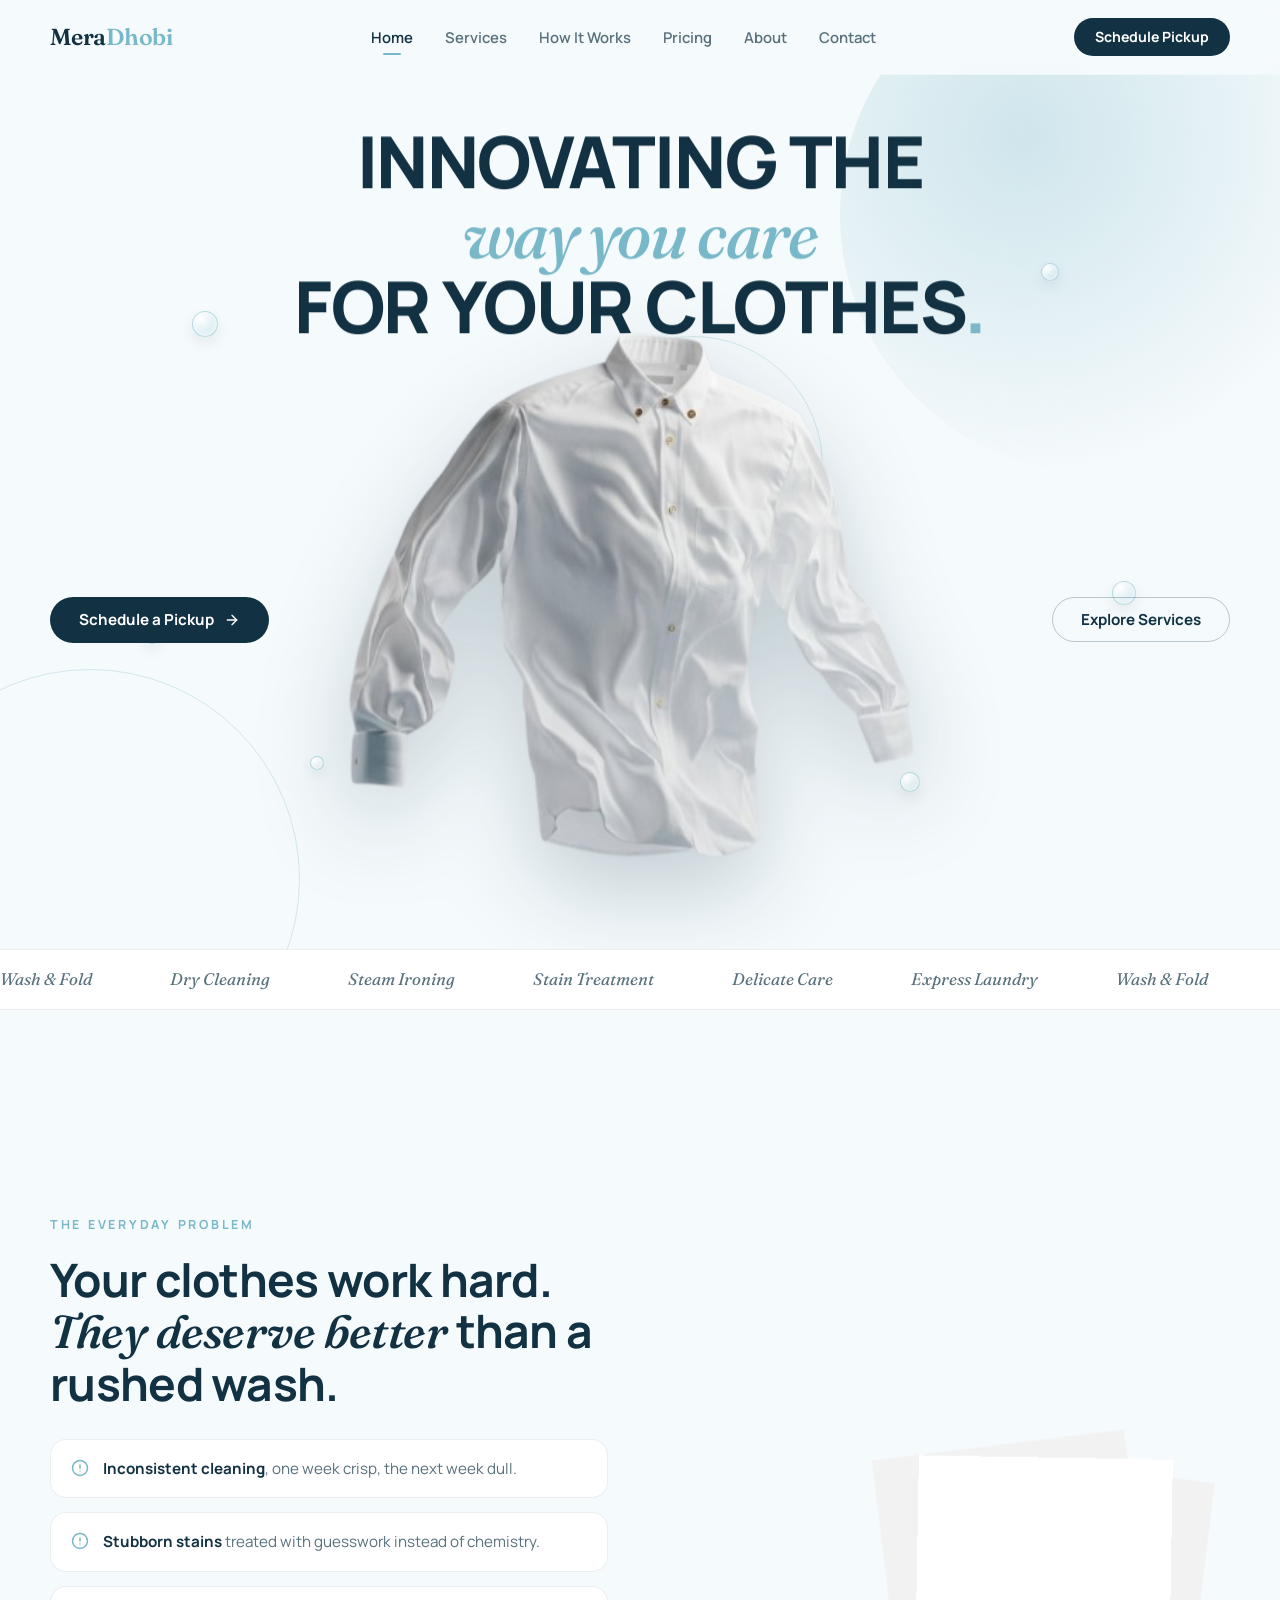
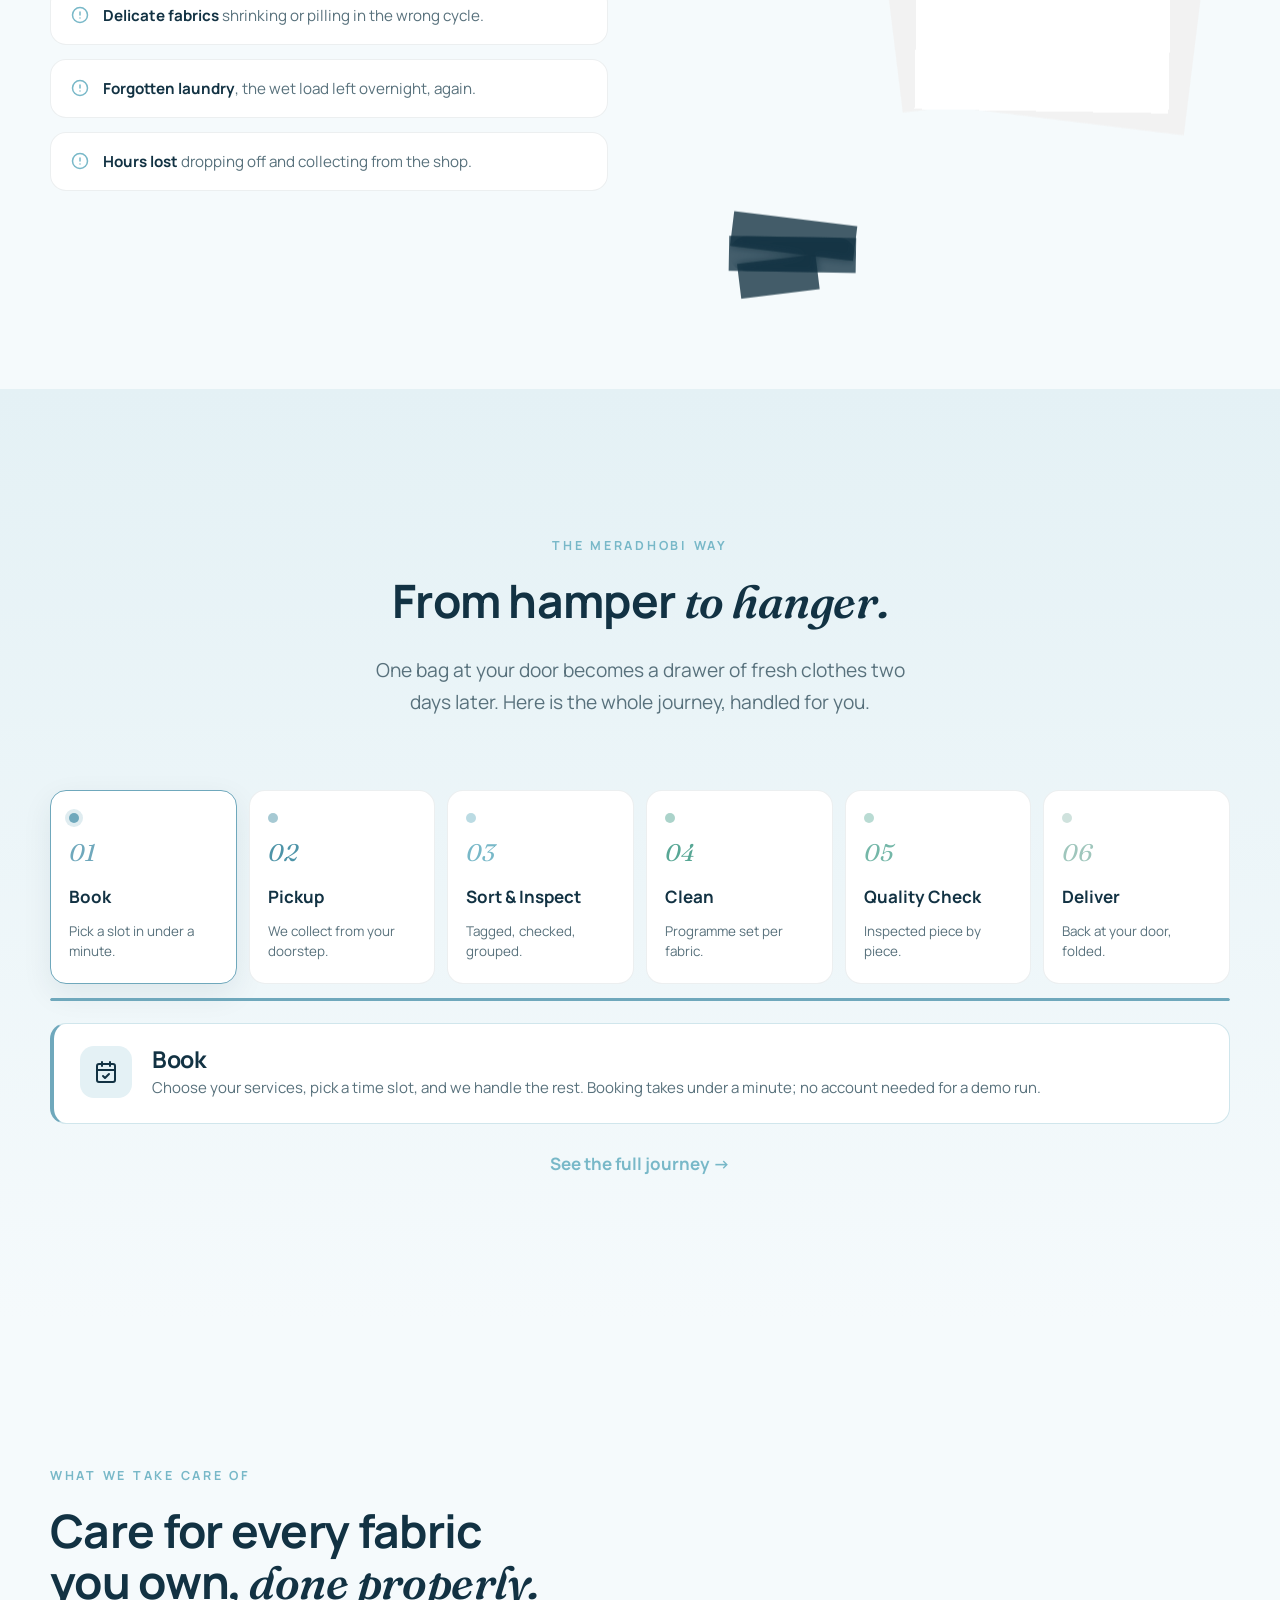
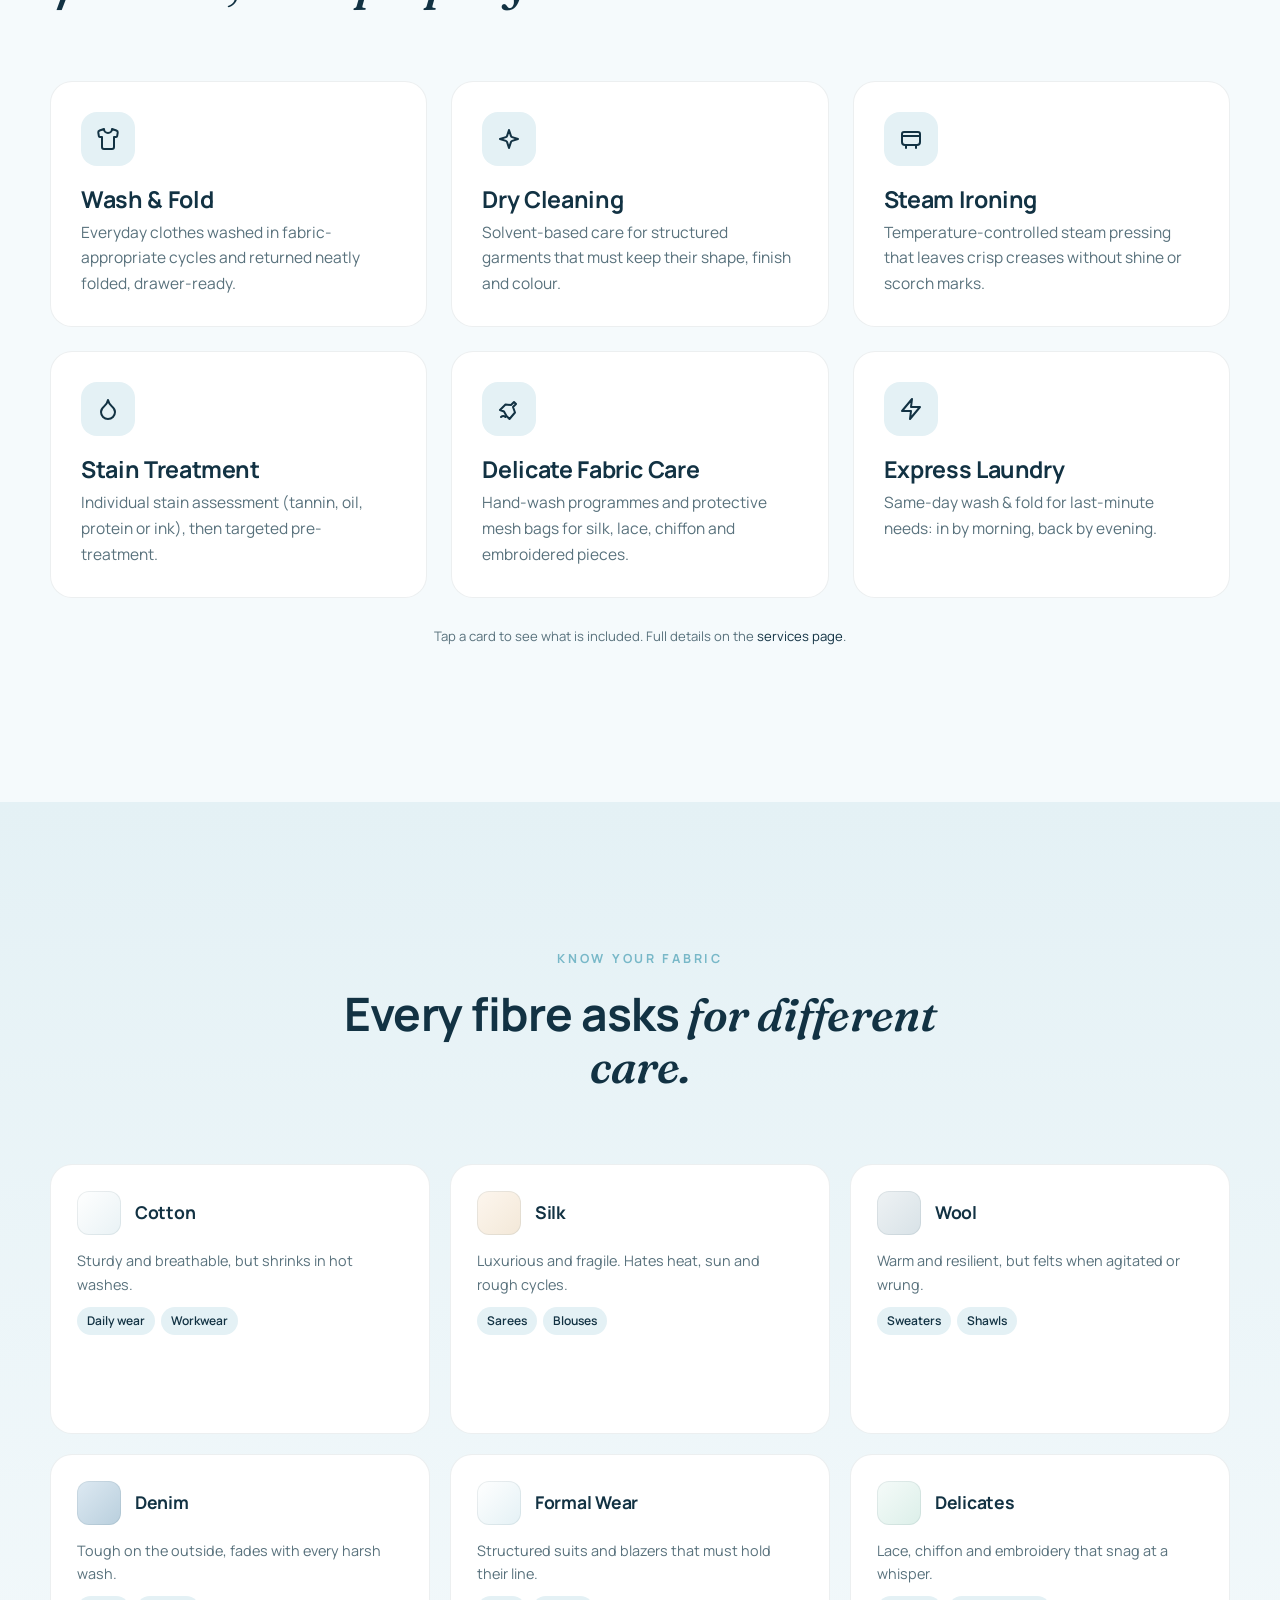
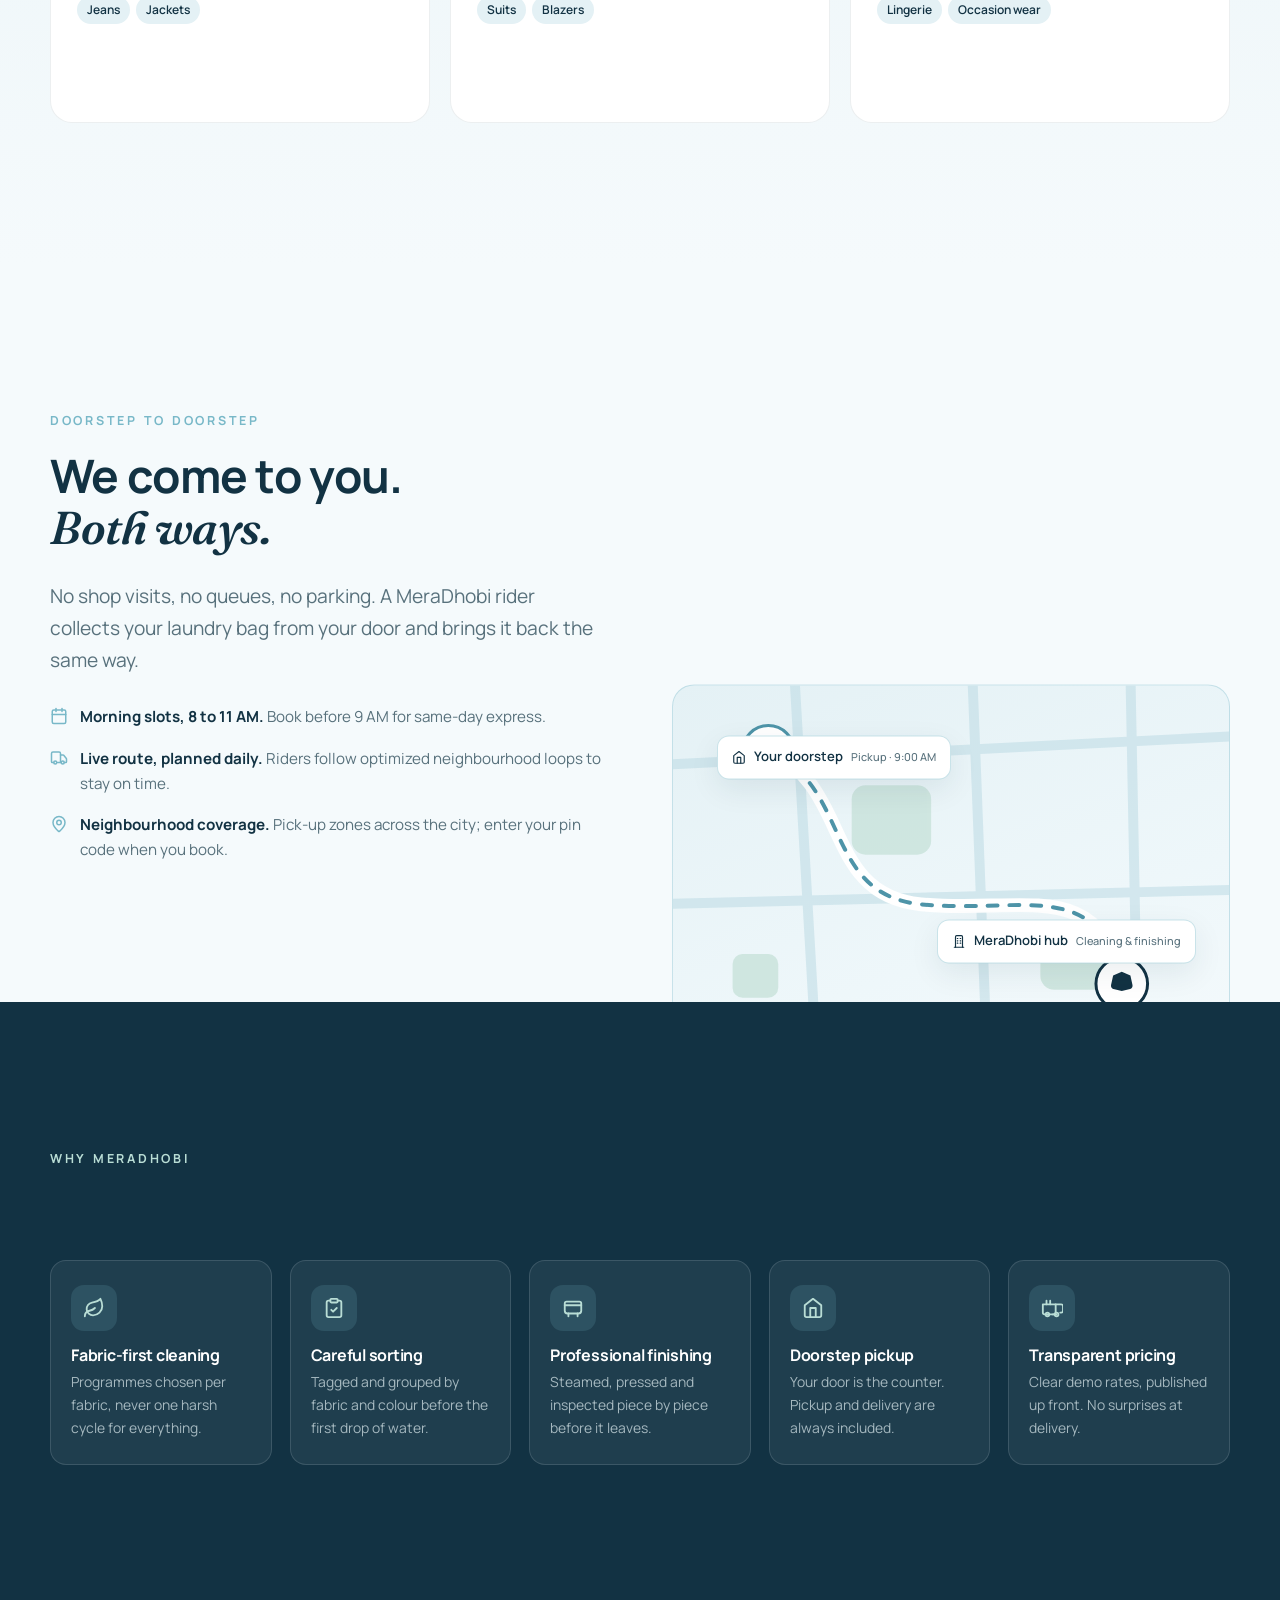
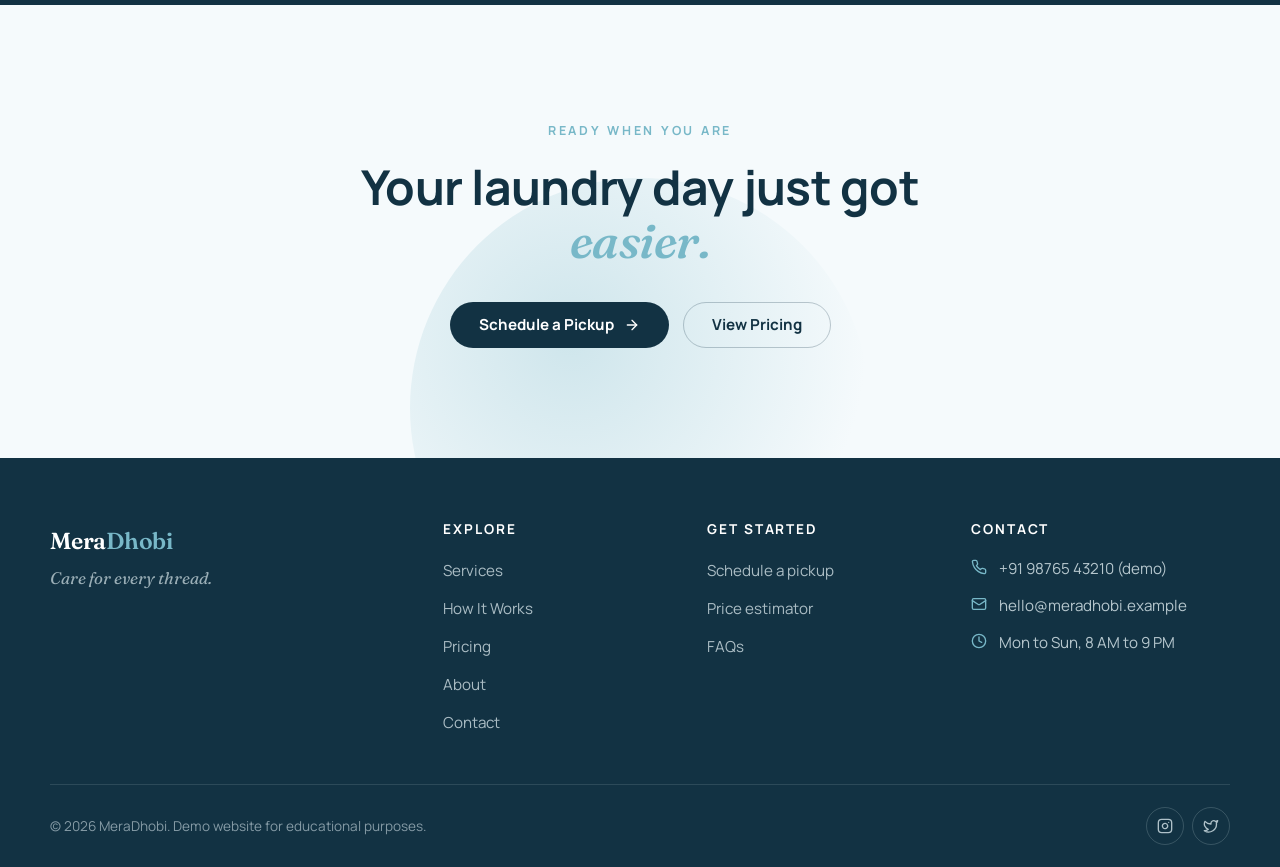
==== index.html @ 81be160e "init" ====
<!DOCTYPE html>
<html lang="en">
<script>document.documentElement.classList.add("js");</script>
<head>
    <meta charset="UTF-8">
    <meta name="viewport" content="width=device-width, initial-scale=1.0">
    <title>MeraDhobi · Premium Laundry Care, Pickup &amp; Delivery</title>
    <meta name="description" content="MeraDhobi picks up your laundry at the door and returns it folded, pressed and cared for. Wash &amp; fold, dry cleaning, ironing and delicate fabric care.">

    <!-- Fonts: Manrope for UI, Fraunces for editorial accents -->
    <link rel="preconnect" href="https://fonts.googleapis.com">
    <link rel="preconnect" href="https://fonts.gstatic.com" crossorigin>
    <link href="https://fonts.googleapis.com/css2?family=Fraunces:ital,wght@0,400;0,600;1,400;1,500&family=Manrope:wght@400;500;600;700;800&display=swap" rel="stylesheet">

    <link rel="stylesheet" href="css/style.css">
    <link rel="stylesheet" href="css/components.css">
    <link rel="stylesheet" href="css/animations.css">
    <link rel="stylesheet" href="css/responsive.css">
    <link rel="icon" href="data:image/svg+xml,%3Csvg xmlns='http://www.w3.org/2000/svg' viewBox='0 0 100 100'%3E%3Ccircle cx='50' cy='50' r='48' fill='%23C8E2E9'/%3E%3Ctext x='50' y='68' font-size='52' text-anchor='middle' font-family='Georgia'%3EM%3C/text%3E%3C/svg%3E">
</head>
<body>
    <a class="skip-link" href="#main-content">Skip to main content</a>

    <!-- ================= Navigation ================= -->
    <header class="site-header">
        <nav class="nav container" aria-label="Main navigation">
            <a class="logo" href="index.html">Mera<span>Dhobi</span></a>

            <button class="nav-toggle" aria-expanded="false" aria-controls="nav-menu" aria-label="Toggle navigation menu">
                <span class="bar"></span>
                <span class="bar"></span>
                <span class="bar"></span>
            </button>

            <ul class="nav-links" id="nav-menu">
                <li><a href="index.html">Home</a></li>
                <li><a href="services.html">Services</a></li>
                <li><a href="how-it-works.html">How It Works</a></li>
                <li><a href="pricing.html">Pricing</a></li>
                <li><a href="about.html">About</a></li>
                <li><a href="contact.html">Contact</a></li>
                <li class="nav-cta-mobile"><a class="btn btn-primary btn-sm" href="booking.html">Schedule Pickup</a></li>
            </ul>

            <div class="nav-cta">
                <a class="btn btn-primary btn-sm" href="booking.html">Schedule Pickup</a>
            </div>
        </nav>
    </header>

    <main id="main-content">
        <!-- ================= Hero =================
             CSS 3D parallax stage: the headline is pushed back on the Z
             axis while the transparent shirt floats in the foreground
             (see the .hero rules in css/style.css). -->
        <section class="hero section1" aria-label="Introduction">
            <div class="backdrop" aria-hidden="true">
                <span class="wash" style="width:520px;height:520px;top:-120px;right:-80px;"></span>
                <span class="ring" style="width:420px;height:420px;bottom:-140px;left:-120px;"></span>
                <span class="ring" style="width:260px;height:260px;top:30%;left:44%;"></span>
            </div>

            <div class="hero-inner container">
                <!-- Deep layer: the headline sits behind the shirt, which
                     overlaps the lower half of its final line only -->
                <div class="parallax-text">
                    <div class="hero-copy">
                        <h1 class="hero-title">
                            <span class="hero-word">Innovating the</span>
                            <span class="hero-word serif-line">way you care</span>
                            <span class="hero-word right">for your clothes<span class="end-dot">.</span></span>
                        </h1>
                    </div>
                </div>

                <!-- Centre piece: the transparent shirt is lowered so its
                     collar covers the lower half of the last headline line
                     and nothing else -->
                <img src="assets/images/shirt.png" class="parallax-shirt" alt="Floating white button-down dress shirt">

                <!-- Soap bubbles drifting past the shirt. They come after the
                     image in the DOM, so on the same Z plane they paint on top
                     of it and appear to float in front. Positions, sizes and
                     timings are passed as custom properties. -->
                <div class="hero-bubbles" aria-hidden="true">
                    <span class="bubble" style="--bubble-x:12%;--bubble-y:26%;--bubble-size:26px;--bubble-duration:10s;--bubble-delay:0s;"></span>
                    <span class="bubble" style="--bubble-x:84%;--bubble-y:20%;--bubble-size:18px;--bubble-duration:8s;--bubble-delay:1.2s;"></span>
                    <span class="bubble" style="--bubble-x:8%;--bubble-y:66%;--bubble-size:16px;--bubble-duration:11s;--bubble-delay:2.4s;"></span>
                    <span class="bubble" style="--bubble-x:90%;--bubble-y:60%;--bubble-size:24px;--bubble-duration:9.5s;--bubble-delay:0.6s;"></span>
                    <span class="bubble" style="--bubble-x:22%;--bubble-y:82%;--bubble-size:14px;--bubble-duration:7.5s;--bubble-delay:3s;"></span>
                    <span class="bubble" style="--bubble-x:72%;--bubble-y:84%;--bubble-size:20px;--bubble-duration:10.5s;--bubble-delay:1.8s;"></span>
                </div>

                <!-- CTAs flank the shirt, one on each side -->
                <div class="hero-ctas">
                    <a class="btn btn-primary" href="booking.html">
                        Schedule a Pickup
                        <svg class="btn-arrow" width="16" height="16" viewBox="0 0 24 24" fill="none" stroke="currentColor" stroke-width="2" stroke-linecap="round" stroke-linejoin="round" aria-hidden="true"><path d="M5 12h14"/><path d="m12 5 7 7-7 7"/></svg>
                    </a>
                    <a class="btn btn-outline" href="#services">Explore Services</a>
                </div>
            </div>
        </section>

        <!-- Quiet editorial band; the duplicated half loops seamlessly -->
        <div class="marquee" aria-hidden="true">
            <div class="marquee-track">
                <span>Wash &amp; Fold <i data-lucide="shirt"></i></span>
                <span>Dry Cleaning <i data-lucide="sparkles"></i></span>
                <span>Steam Ironing <i data-lucide="flame"></i></span>
                <span>Stain Treatment <i data-lucide="droplets"></i></span>
                <span>Delicate Care <i data-lucide="feather"></i></span>
                <span>Express Laundry <i data-lucide="zap"></i></span>
                <span>Wash &amp; Fold <i data-lucide="shirt"></i></span>
                <span>Dry Cleaning <i data-lucide="sparkles"></i></span>
                <span>Steam Ironing <i data-lucide="flame"></i></span>
                <span>Stain Treatment <i data-lucide="droplets"></i></span>
                <span>Delicate Care <i data-lucide="feather"></i></span>
                <span>Express Laundry <i data-lucide="zap"></i></span>
            </div>
        </div>

        <!-- ================= Problem ================= -->
        <section class="section" id="problem">
            <div class="container grid-2">
                <div class="reveal">
                    <span class="eyebrow">The everyday problem</span>
                    <h2 class="section-title">Your clothes work hard.<br><span class="display-serif">They deserve better</span> than a rushed wash.</h2>

                    <ul class="problem-list">
                        <li>
                            <svg width="18" height="18" viewBox="0 0 24 24" fill="none" stroke="currentColor" stroke-width="2" stroke-linecap="round" stroke-linejoin="round" aria-hidden="true"><circle cx="12" cy="12" r="10"/><path d="M12 8v4"/><path d="M12 16h.01"/></svg>
                            <span><strong>Inconsistent cleaning</strong>, one week crisp, the next week dull.</span>
                        </li>
                        <li>
                            <svg width="18" height="18" viewBox="0 0 24 24" fill="none" stroke="currentColor" stroke-width="2" stroke-linecap="round" stroke-linejoin="round" aria-hidden="true"><circle cx="12" cy="12" r="10"/><path d="M12 8v4"/><path d="M12 16h.01"/></svg>
                            <span><strong>Stubborn stains</strong> treated with guesswork instead of chemistry.</span>
                        </li>
                        <li>
                            <svg width="18" height="18" viewBox="0 0 24 24" fill="none" stroke="currentColor" stroke-width="2" stroke-linecap="round" stroke-linejoin="round" aria-hidden="true"><circle cx="12" cy="12" r="10"/><path d="M12 8v4"/><path d="M12 16h.01"/></svg>
                            <span><strong>Delicate fabrics</strong> shrinking or pilling in the wrong cycle.</span>
                        </li>
                        <li>
                            <svg width="18" height="18" viewBox="0 0 24 24" fill="none" stroke="currentColor" stroke-width="2" stroke-linecap="round" stroke-linejoin="round" aria-hidden="true"><circle cx="12" cy="12" r="10"/><path d="M12 8v4"/><path d="M12 16h.01"/></svg>
                            <span><strong>Forgotten laundry</strong>, the wet load left overnight, again.</span>
                        </li>
                        <li>
                            <svg width="18" height="18" viewBox="0 0 24 24" fill="none" stroke="currentColor" stroke-width="2" stroke-linecap="round" stroke-linejoin="round" aria-hidden="true"><circle cx="12" cy="12" r="10"/><path d="M12 8v4"/><path d="M12 16h.01"/></svg>
                            <span><strong>Hours lost</strong> dropping off and collecting from the shop.</span>
                        </li>
                    </ul>
                </div>

                <!-- Photo deck: three real photos stacked like a hand of cards
                     that fan open on hover, keyboard focus or tap.
                     Images: Flickr via Openverse, CC BY / CC BY-SA (see README). -->
                <div class="problem-deck reveal" data-parallax="0.06">
                    <button class="deck-card deck-card--1" type="button">
                        <img src="https://live.staticflickr.com/5451/9486992454_55ec32b0ec_b.jpg" alt="Clothes drying on a line outdoors" loading="lazy">
                        <span class="deck-caption">Air-dried</span>
                    </button>
                    <button class="deck-card deck-card--2" type="button">
                        <img src="https://live.staticflickr.com/2720/4425756825_5b6a40b31c_b.jpg" alt="A stack of freshly folded laundry on a table" loading="lazy">
                        <span class="deck-caption">Folded with care</span>
                    </button>
                    <button class="deck-card deck-card--3" type="button">
                        <img src="https://live.staticflickr.com/5570/14772829321_9f84f5952c.jpg" alt="Neatly folded fabric bundles at a laundry" loading="lazy">
                        <span class="deck-caption">Sorted by fabric</span>
                    </button>
                </div>
            </div>
        </section>

        <!-- ================= Solution ================= -->
        <section class="section section-tint" id="solution">
            <div class="container">
                <div class="section-head center reveal">
                    <span class="eyebrow">The MeraDhobi way</span>
                    <h2 class="section-title">From hamper <span class="display-serif">to hanger.</span></h2>
                    <p class="lead" style="max-width:560px;margin-inline:auto;">One bag at your door becomes a drawer of fresh clothes two days later. Here is the whole journey, handled for you.</p>
                </div>

                <!-- Compact roadmap strip; roadmap.js auto-advances it -->
                <div class="hiw-strip-section reveal-stagger">
                    <div class="hiw-strip" role="tablist" aria-label="Laundry journey stages">
                        <button class="hiw-step reveal-child" data-stage="1" data-title="Book">
                            <span class="step-dot" aria-hidden="true"></span>
                            <span class="step-num">01</span>
                            <span class="step-title">Book</span>
                            <span class="step-desc">Pick a slot in under a minute.</span>
                        </button>
                        <button class="hiw-step reveal-child" data-stage="2" data-title="Pickup">
                            <span class="step-dot" aria-hidden="true"></span>
                            <span class="step-num">02</span>
                            <span class="step-title">Pickup</span>
                            <span class="step-desc">We collect from your doorstep.</span>
                        </button>
                        <button class="hiw-step reveal-child" data-stage="3" data-title="Sort &amp; Inspect">
                            <span class="step-dot" aria-hidden="true"></span>
                            <span class="step-num">03</span>
                            <span class="step-title">Sort &amp; Inspect</span>
                            <span class="step-desc">Tagged, checked, grouped.</span>
                        </button>
                        <button class="hiw-step reveal-child" data-stage="4" data-title="Clean">
                            <span class="step-dot" aria-hidden="true"></span>
                            <span class="step-num">04</span>
                            <span class="step-title">Clean</span>
                            <span class="step-desc">Programme set per fabric.</span>
                        </button>
                        <button class="hiw-step reveal-child" data-stage="5" data-title="Quality Check">
                            <span class="step-dot" aria-hidden="true"></span>
                            <span class="step-num">05</span>
                            <span class="step-title">Quality Check</span>
                            <span class="step-desc">Inspected piece by piece.</span>
                        </button>
                        <button class="hiw-step reveal-child" data-stage="6" data-title="Deliver">
                            <span class="step-dot" aria-hidden="true"></span>
                            <span class="step-num">06</span>
                            <span class="step-title">Deliver</span>
                            <span class="step-desc">Back at your door, folded.</span>
                        </button>
                    </div>

                    <!-- Auto-advance indicator; roadmap.js restarts the fill on
                         every step and tints it with the active stage colour -->
                    <div class="hiw-progress" aria-hidden="true"><span></span></div>

                    <div class="hiw-detail" aria-live="polite">
                        <span class="detail-icon"></span>
                        <div>
                            <h3 data-detail-title>Book</h3>
                            <p data-detail-text>Choose your services, pick a time slot, and we handle the rest.</p>
                        </div>
                    </div>

                    <div class="center" style="margin-top:26px;">
                        <a class="text-accent" href="how-it-works.html" style="font-weight:700;">See the full journey →</a>
                    </div>
                </div>
            </div>
        </section>

        <!-- ================= Services ================= -->
        <section class="section" id="services">
            <div class="container">
                <div class="section-head reveal">
                    <span class="eyebrow">What we take care of</span>
                    <h2 class="section-title">Care for every fabric<br>you own<span class="display-serif">, done properly.</span></h2>
                </div>

                <div class="grid-3 services-grid reveal-stagger">
                    <article class="card service-card reveal-child" tabindex="0">
                        <span class="card-icon">
                            <svg width="24" height="24" viewBox="0 0 24 24" fill="none" stroke="currentColor" stroke-width="2" stroke-linecap="round" stroke-linejoin="round" aria-hidden="true"><path d="M20.38 3.46 16 2a4 4 0 0 1-8 0L3.62 3.46a2 2 0 0 0-1.34 2.23l.58 3.47a1 1 0 0 0 .99.84H6v10c0 1.1.9 2 2 2h8a2 2 0 0 0 2-2V10h2.15a1 1 0 0 0 .99-.84l.58-3.47a2 2 0 0 0-1.34-2.23z"/></svg>
                        </span>
                        <h3>Wash &amp; Fold</h3>
                        <p>Everyday clothes washed in fabric-appropriate cycles and returned neatly folded, drawer-ready.</p>
                        <div class="card-details">
                            <div>
                                <ul>
                                    <li><svg width="14" height="14" viewBox="0 0 24 24" fill="none" stroke="currentColor" stroke-width="2.5" stroke-linecap="round" stroke-linejoin="round" aria-hidden="true"><path d="M20 6 9 17l-5-5"/></svg>Sorted by colour and fabric before washing</li>
                                    <li><svg width="14" height="14" viewBox="0 0 24 24" fill="none" stroke="currentColor" stroke-width="2.5" stroke-linecap="round" stroke-linejoin="round" aria-hidden="true"><path d="M20 6 9 17l-5-5"/></svg>Mild, skin-friendly detergents</li>
                                    <li><svg width="14" height="14" viewBox="0 0 24 24" fill="none" stroke="currentColor" stroke-width="2.5" stroke-linecap="round" stroke-linejoin="round" aria-hidden="true"><path d="M20 6 9 17l-5-5"/></svg>Turnaround: about 48 hours</li>
                                </ul>
                                <span class="card-hint">Everyday wear · Tees · Nightsuits</span>
                            </div>
                        </div>
                    </article>

                    <article class="card service-card reveal-child" tabindex="0">
                        <span class="card-icon">
                            <svg width="24" height="24" viewBox="0 0 24 24" fill="none" stroke="currentColor" stroke-width="2" stroke-linecap="round" stroke-linejoin="round" aria-hidden="true"><path d="m12 3-1.912 5.813a2 2 0 0 1-1.275 1.275L3 12l5.813 1.912a2 2 0 0 1 1.275 1.275L12 21l1.912-5.813a2 2 0 0 1 1.275-1.275L21 12l-5.813-1.912a2 2 0 0 1-1.275-1.275L12 3Z"/></svg>
                        </span>
                        <h3>Dry Cleaning</h3>
                        <p>Solvent-based care for structured garments that must keep their shape, finish and colour.</p>
                        <div class="card-details">
                            <div>
                                <ul>
                                    <li><svg width="14" height="14" viewBox="0 0 24 24" fill="none" stroke="currentColor" stroke-width="2.5" stroke-linecap="round" stroke-linejoin="round" aria-hidden="true"><path d="M20 6 9 17l-5-5"/></svg>Garments returned on hangers</li>
                                    <li><svg width="14" height="14" viewBox="0 0 24 24" fill="none" stroke="currentColor" stroke-width="2.5" stroke-linecap="round" stroke-linejoin="round" aria-hidden="true"><path d="M20 6 9 17l-5-5"/></svg>Collar, cuff and lining attention</li>
                                    <li><svg width="14" height="14" viewBox="0 0 24 24" fill="none" stroke="currentColor" stroke-width="2.5" stroke-linecap="round" stroke-linejoin="round" aria-hidden="true"><path d="M20 6 9 17l-5-5"/></svg>Turnaround: about 72 hours</li>
                                </ul>
                                <span class="card-hint">Suits · Blazers · Formal shirts</span>
                            </div>
                        </div>
                    </article>

                    <article class="card service-card reveal-child" tabindex="0">
                        <span class="card-icon">
                            <svg width="24" height="24" viewBox="0 0 24 24" fill="none" stroke="currentColor" stroke-width="2" stroke-linecap="round" stroke-linejoin="round" aria-hidden="true"><path d="M3 9h18v6a3 3 0 0 1-3 3H6a3 3 0 0 1-3-3Z"/><path d="M3 9V7a2 2 0 0 1 2-2h14a2 2 0 0 1 2 2v2"/><path d="M7 21v-3"/><path d="M17 21v-3"/></svg>
                        </span>
                        <h3>Steam Ironing</h3>
                        <p>Temperature-controlled steam pressing that leaves crisp creases without shine or scorch marks.</p>
                        <div class="card-details">
                            <div>
                                <ul>
                                    <li><svg width="14" height="14" viewBox="0 0 24 24" fill="none" stroke="currentColor" stroke-width="2.5" stroke-linecap="round" stroke-linejoin="round" aria-hidden="true"><path d="M20 6 9 17l-5-5"/></svg>Heat matched to each fabric type</li>
                                    <li><svg width="14" height="14" viewBox="0 0 24 24" fill="none" stroke="currentColor" stroke-width="2.5" stroke-linecap="round" stroke-linejoin="round" aria-hidden="true"><path d="M20 6 9 17l-5-5"/></svg>Crease-safe folding or hanging</li>
                                    <li><svg width="14" height="14" viewBox="0 0 24 24" fill="none" stroke="currentColor" stroke-width="2.5" stroke-linecap="round" stroke-linejoin="round" aria-hidden="true"><path d="M20 6 9 17l-5-5"/></svg>Turnaround: about 24 hours</li>
                                </ul>
                                <span class="card-hint">Shirts · Trousers · Uniforms</span>
                            </div>
                        </div>
                    </article>

                    <article class="card service-card reveal-child" tabindex="0">
                        <span class="card-icon">
                            <svg width="24" height="24" viewBox="0 0 24 24" fill="none" stroke="currentColor" stroke-width="2" stroke-linecap="round" stroke-linejoin="round" aria-hidden="true"><path d="M12 22a7 7 0 0 0 7-7c0-2-1-3.9-3-5.5s-3.5-4-4-6.5c-.5 2.5-2 4.9-4 6.5C6 11.1 5 13 5 15a7 7 0 0 0 7 7z"/></svg>
                        </span>
                        <h3>Stain Treatment</h3>
                        <p>Individual stain assessment (tannin, oil, protein or ink), then targeted pre-treatment.</p>
                        <div class="card-details">
                            <div>
                                <ul>
                                    <li><svg width="14" height="14" viewBox="0 0 24 24" fill="none" stroke="currentColor" stroke-width="2.5" stroke-linecap="round" stroke-linejoin="round" aria-hidden="true"><path d="M20 6 9 17l-5-5"/></svg>Stain identified before any wash</li>
                                    <li><svg width="14" height="14" viewBox="0 0 24 24" fill="none" stroke="currentColor" stroke-width="2.5" stroke-linecap="round" stroke-linejoin="round" aria-hidden="true"><path d="M20 6 9 17l-5-5"/></svg>Fabric-safe spot removers</li>
                                    <li><svg width="14" height="14" viewBox="0 0 24 24" fill="none" stroke="currentColor" stroke-width="2.5" stroke-linecap="round" stroke-linejoin="round" aria-hidden="true"><path d="M20 6 9 17l-5-5"/></svg>Turnaround: with your wash order</li>
                                </ul>
                                <span class="card-hint">Curry · Coffee · Ink · Sweat</span>
                            </div>
                        </div>
                    </article>

                    <article class="card service-card reveal-child" tabindex="0">
                        <span class="card-icon">
                            <svg width="24" height="24" viewBox="0 0 24 24" fill="none" stroke="currentColor" stroke-width="2" stroke-linecap="round" stroke-linejoin="round" aria-hidden="true"><path d="M12.5 22 18 15.5 16 10l3-3-2-2-3 3-5.5-.5L3 13l4 1.5L9.5 19Z"/><path d="M4 20c1.5-1.5 3-1.5 4.5 0"/></svg>
                        </span>
                        <h3>Delicate Fabric Care</h3>
                        <p>Hand-wash programmes and protective mesh bags for silk, lace, chiffon and embroidered pieces.</p>
                        <div class="card-details">
                            <div>
                                <ul>
                                    <li><svg width="14" height="14" viewBox="0 0 24 24" fill="none" stroke="currentColor" stroke-width="2.5" stroke-linecap="round" stroke-linejoin="round" aria-hidden="true"><path d="M20 6 9 17l-5-5"/></svg>Cold water, minimal agitation</li>
                                    <li><svg width="14" height="14" viewBox="0 0 24 24" fill="none" stroke="currentColor" stroke-width="2.5" stroke-linecap="round" stroke-linejoin="round" aria-hidden="true"><path d="M20 6 9 17l-5-5"/></svg>Air-dried away from direct sun</li>
                                    <li><svg width="14" height="14" viewBox="0 0 24 24" fill="none" stroke="currentColor" stroke-width="2.5" stroke-linecap="round" stroke-linejoin="round" aria-hidden="true"><path d="M20 6 9 17l-5-5"/></svg>Turnaround: about 72 hours</li>
                                </ul>
                                <span class="card-hint">Silk · Lace · Chiffon · Embroidery</span>
                            </div>
                        </div>
                    </article>

                    <article class="card service-card reveal-child" tabindex="0">
                        <span class="card-icon">
                            <svg width="24" height="24" viewBox="0 0 24 24" fill="none" stroke="currentColor" stroke-width="2" stroke-linecap="round" stroke-linejoin="round" aria-hidden="true"><path d="M13 2 3 14h9l-1 8 10-12h-9l1-8z"/></svg>
                        </span>
                        <h3>Express Laundry</h3>
                        <p>Same-day wash &amp; fold for last-minute needs: in by morning, back by evening.</p>
                        <div class="card-details">
                            <div>
                                <ul>
                                    <li><svg width="14" height="14" viewBox="0 0 24 24" fill="none" stroke="currentColor" stroke-width="2.5" stroke-linecap="round" stroke-linejoin="round" aria-hidden="true"><path d="M20 6 9 17l-5-5"/></svg>Dedicated fast-track load</li>
                                    <li><svg width="14" height="14" viewBox="0 0 24 24" fill="none" stroke="currentColor" stroke-width="2.5" stroke-linecap="round" stroke-linejoin="round" aria-hidden="true"><path d="M20 6 9 17l-5-5"/></svg>Pickup slots from 8 AM</li>
                                    <li><svg width="14" height="14" viewBox="0 0 24 24" fill="none" stroke="currentColor" stroke-width="2.5" stroke-linecap="round" stroke-linejoin="round" aria-hidden="true"><path d="M20 6 9 17l-5-5"/></svg>Turnaround: same day, by 8 PM</li>
                                </ul>
                                <span class="card-hint">Meetings · Travel · Emergencies</span>
                            </div>
                        </div>
                    </article>
                </div>

                <p class="center form-note reveal" style="margin-top:28px;">Tap a card to see what is included. Full details on the <a href="services.html">services page</a>.</p>
            </div>
        </section>

        <!-- ================= Fabric care ================= -->
        <section class="section section-tint" id="fabrics">
            <div class="container">
                <div class="section-head center reveal">
                    <span class="eyebrow">Know your fabric</span>
                    <h2 class="section-title">Every fibre asks <span class="display-serif">for different care.</span></h2>
                </div>

                <div class="fabric-grid reveal-stagger">
                    <button class="fabric-card reveal-child" aria-expanded="false">
                        <span class="fabric-head">
                            <span class="fabric-swatch" style="background:linear-gradient(135deg,#ffffff,#e9f2f5);"></span>
                            <h3>Cotton</h3>
                        </span>
                        <span class="fabric-body">
                            <p>Sturdy and breathable, but shrinks in hot washes.</p>
                            <span class="fabric-tags"><span>Daily wear</span><span>Workwear</span></span>
                        </span>
                        <span class="fabric-tip">
                            <span>
                                <svg width="14" height="14" viewBox="0 0 24 24" fill="none" stroke="currentColor" stroke-width="2" stroke-linecap="round" stroke-linejoin="round" aria-hidden="true"><path d="m12 3-1.912 5.813a2 2 0 0 1-1.275 1.275L3 12l5.813 1.912a2 2 0 0 1 1.275 1.275L12 21l1.912-5.813a2 2 0 0 1 1.275-1.275L21 12l-5.813-1.912a2 2 0 0 1-1.275-1.275L12 3Z"/></svg>
                                We wash cotton cool and press it slightly damp for a crisp finish.
                            </span>
                        </span>
                    </button>

                    <button class="fabric-card reveal-child" aria-expanded="false">
                        <span class="fabric-head">
                            <span class="fabric-swatch" style="background:linear-gradient(135deg,#fdf6ee,#f3e8d8);"></span>
                            <h3>Silk</h3>
                        </span>
                        <span class="fabric-body">
                            <p>Luxurious and fragile. Hates heat, sun and rough cycles.</p>
                            <span class="fabric-tags"><span>Sarees</span><span>Blouses</span></span>
                        </span>
                        <span class="fabric-tip">
                            <span>
                                <svg width="14" height="14" viewBox="0 0 24 24" fill="none" stroke="currentColor" stroke-width="2" stroke-linecap="round" stroke-linejoin="round" aria-hidden="true"><path d="m12 3-1.912 5.813a2 2 0 0 1-1.275 1.275L3 12l5.813 1.912a2 2 0 0 1 1.275 1.275L12 21l1.912-5.813a2 2 0 0 1 1.275-1.275L21 12l-5.813-1.912a2 2 0 0 1-1.275-1.275L12 3Z"/></svg>
                                Silks get cold hand-wash treatment and shade drying only.
                            </span>
                        </span>
                    </button>

                    <button class="fabric-card reveal-child" aria-expanded="false">
                        <span class="fabric-head">
                            <span class="fabric-swatch" style="background:linear-gradient(135deg,#eef2f4,#d8e2e7);"></span>
                            <h3>Wool</h3>
                        </span>
                        <span class="fabric-body">
                            <p>Warm and resilient, but felts when agitated or wrung.</p>
                            <span class="fabric-tags"><span>Sweaters</span><span>Shawls</span></span>
                        </span>
                        <span class="fabric-tip">
                            <span>
                                <svg width="14" height="14" viewBox="0 0 24 24" fill="none" stroke="currentColor" stroke-width="2" stroke-linecap="round" stroke-linejoin="round" aria-hidden="true"><path d="m12 3-1.912 5.813a2 2 0 0 1-1.275 1.275L3 12l5.813 1.912a2 2 0 0 1 1.275 1.275L12 21l1.912-5.813a2 2 0 0 1 1.275-1.275L21 12l-5.813-1.912a2 2 0 0 1-1.275-1.275L12 3Z"/></svg>
                                Wool is washed with wool-safe detergent and dried flat to keep its shape.
                            </span>
                        </span>
                    </button>

                    <button class="fabric-card reveal-child" aria-expanded="false">
                        <span class="fabric-head">
                            <span class="fabric-swatch" style="background:linear-gradient(135deg,#dde9f2,#b9cfdd);"></span>
                            <h3>Denim</h3>
                        </span>
                        <span class="fabric-body">
                            <p>Tough on the outside, fades with every harsh wash.</p>
                            <span class="fabric-tags"><span>Jeans</span><span>Jackets</span></span>
                        </span>
                        <span class="fabric-tip">
                            <span>
                                <svg width="14" height="14" viewBox="0 0 24 24" fill="none" stroke="currentColor" stroke-width="2" stroke-linecap="round" stroke-linejoin="round" aria-hidden="true"><path d="m12 3-1.912 5.813a2 2 0 0 1-1.275 1.275L3 12l5.813 1.912a2 2 0 0 1 1.275 1.275L12 21l1.912-5.813a2 2 0 0 1 1.275-1.275L21 12l-5.813-1.912a2 2 0 0 1-1.275-1.275L12 3Z"/></svg>
                                Denim goes in cold, inside-out, and line-dries to protect its colour.
                            </span>
                        </span>
                    </button>

                    <button class="fabric-card reveal-child" aria-expanded="false">
                        <span class="fabric-head">
                            <span class="fabric-swatch" style="background:linear-gradient(135deg,#ffffff,#e4f1f5);"></span>
                            <h3>Formal Wear</h3>
                        </span>
                        <span class="fabric-body">
                            <p>Structured suits and blazers that must hold their line.</p>
                            <span class="fabric-tags"><span>Suits</span><span>Blazers</span></span>
                        </span>
                        <span class="fabric-tip">
                            <span>
                                <svg width="14" height="14" viewBox="0 0 24 24" fill="none" stroke="currentColor" stroke-width="2" stroke-linecap="round" stroke-linejoin="round" aria-hidden="true"><path d="m12 3-1.912 5.813a2 2 0 0 1-1.275 1.275L3 12l5.813 1.912a2 2 0 0 1 1.275 1.275L12 21l1.912-5.813a2 2 0 0 1 1.275-1.275L21 12l-5.813-1.912a2 2 0 0 1-1.275-1.275L12 3Z"/></svg>
                                Formals are dry-cleaned and returned on shaped hangers to keep the silhouette.
                            </span>
                        </span>
                    </button>

                    <button class="fabric-card reveal-child" aria-expanded="false">
                        <span class="fabric-head">
                            <span class="fabric-swatch" style="background:linear-gradient(135deg,#f5fbf9,#dcefe9);"></span>
                            <h3>Delicates</h3>
                        </span>
                        <span class="fabric-body">
                            <p>Lace, chiffon and embroidery that snag at a whisper.</p>
                            <span class="fabric-tags"><span>Lingerie</span><span>Occasion wear</span></span>
                        </span>
                        <span class="fabric-tip">
                            <span>
                                <svg width="14" height="14" viewBox="0 0 24 24" fill="none" stroke="currentColor" stroke-width="2" stroke-linecap="round" stroke-linejoin="round" aria-hidden="true"><path d="m12 3-1.912 5.813a2 2 0 0 1-1.275 1.275L3 12l5.813 1.912a2 2 0 0 1 1.275 1.275L12 21l1.912-5.813a2 2 0 0 1 1.275-1.275L21 12l-5.813-1.912a2 2 0 0 1-1.275-1.275L12 3Z"/></svg>
                                Delicates travel in mesh bags and skip the tumble entirely.
                            </span>
                        </span>
                    </button>
                </div>
            </div>
        </section>

        <!-- ================= Pickup / delivery ================= -->
        <section class="section" id="pickup">
            <div class="container grid-2">
                <div class="route-copy reveal">
                    <span class="eyebrow">Doorstep to doorstep</span>
                    <h2 class="section-title">We come to you.<br><span class="display-serif">Both ways.</span></h2>
                    <p class="lead">No shop visits, no queues, no parking. A MeraDhobi rider collects your laundry bag from your door and brings it back the same way.</p>

                    <ul class="route-facts">
                        <li>
                            <svg width="18" height="18" viewBox="0 0 24 24" fill="none" stroke="currentColor" stroke-width="2" stroke-linecap="round" stroke-linejoin="round" aria-hidden="true"><path d="M8 2v4"/><path d="M16 2v4"/><rect width="18" height="18" x="3" y="4" rx="2"/><path d="M3 10h18"/></svg>
                            <span><strong>Morning slots, 8 to 11 AM.</strong> Book before 9 AM for same-day express.</span>
                        </li>
                        <li>
                            <svg width="18" height="18" viewBox="0 0 24 24" fill="none" stroke="currentColor" stroke-width="2" stroke-linecap="round" stroke-linejoin="round" aria-hidden="true"><path d="M14 18V6a2 2 0 0 0-2-2H4a2 2 0 0 0-2 2v11a1 1 0 0 0 1 1h2"/><path d="M15 18h-5"/><path d="M19 18h2a1 1 0 0 0 1-1v-3.65a1 1 0 0 0-.22-.62l-3.48-4.35A1 1 0 0 0 17.52 8H14"/><circle cx="17" cy="18" r="2"/><circle cx="7" cy="18" r="2"/></svg>
                            <span><strong>Live route, planned daily.</strong> Riders follow optimized neighbourhood loops to stay on time.</span>
                        </li>
                        <li>
                            <svg width="18" height="18" viewBox="0 0 24 24" fill="none" stroke="currentColor" stroke-width="2" stroke-linecap="round" stroke-linejoin="round" aria-hidden="true"><path d="M20 10c0 4.993-5.539 10.193-7.399 11.799a1 1 0 0 1-1.202 0C9.539 20.193 4 14.993 4 10a8 8 0 0 1 16 0"/><circle cx="12" cy="10" r="3"/></svg>
                            <span><strong>Neighbourhood coverage.</strong> Pick-up zones across the city; enter your pin code when you book.</span>
                        </li>
                    </ul>
                </div>

                <!-- Stylized SVG map with an animated delivery route -->
                <div class="route-map reveal" data-parallax="0.05" role="img" aria-label="Stylized map showing a delivery route from home to the laundry hub">
                    <svg viewBox="0 0 560 480" preserveAspectRatio="xMidYMid slice" aria-hidden="true">
                        <!-- Street grid -->
                        <g stroke="#b7d8e2" stroke-width="10" stroke-linecap="round" opacity="0.5">
                            <line x1="-20" y1="110" x2="580" y2="80"/>
                            <line x1="-20" y1="250" x2="580" y2="235"/>
                            <line x1="-20" y1="390" x2="580" y2="370"/>
                            <line x1="120" y1="-20" x2="150" y2="500"/>
                            <line x1="300" y1="-20" x2="320" y2="500"/>
                            <line x1="460" y1="-20" x2="470" y2="500"/>
                        </g>
                        <!-- Green pockets -->
                        <g fill="#c4e0d6" opacity="0.7">
                            <rect x="180" y="130" width="80" height="70" rx="14"/>
                            <rect x="370" y="270" width="90" height="66" rx="14"/>
                            <rect x="60" y="300" width="46" height="44" rx="10"/>
                        </g>
                        <!-- Water -->
                        <path d="M0 452 Q140 420 300 448 T560 432 L560 480 L0 480 Z" fill="#bcdde9" opacity="0.8"/>
                        <!-- Route -->
                        <path id="routePath" d="M96 96 C 180 130, 150 240, 250 250 S 430 220, 452 330"
                              fill="none" stroke="#ffffff" stroke-width="14" stroke-linecap="round"/>
                        <path d="M96 96 C 180 130, 150 240, 250 250 S 430 220, 452 330"
                              fill="none" stroke="#4E94A8" stroke-width="4" stroke-dasharray="10 12" stroke-linecap="round">
                            <animate attributeName="stroke-dashoffset" from="44" to="0" dur="1.6s" repeatCount="indefinite"/>
                        </path>
                        <!-- Home node -->
                        <circle cx="96" cy="96" r="26" fill="#ffffff"/>
                        <circle cx="96" cy="96" r="26" fill="none" stroke="#4E94A8" stroke-width="3"/>
                        <circle cx="96" cy="96" r="8" fill="#4E94A8"/>
                        <!-- Hub node -->
                        <circle cx="452" cy="330" r="26" fill="#ffffff"/>
                        <circle cx="452" cy="330" r="26" fill="none" stroke="#123243" stroke-width="3"/>
                        <path d="M452 318l8.7 3.8 2.1 9.4c.4 1.8-.7 3.6-2.4 4l-8.4 2-8.4-2c-1.7-.4-2.8-2.2-2.4-4l2.1-9.4z" fill="#123243"/>
                    </svg>
                    <span class="route-label" style="top:12%;left:8%;">
                        <svg width="14" height="14" viewBox="0 0 24 24" fill="none" stroke="currentColor" stroke-width="2" stroke-linecap="round" stroke-linejoin="round" aria-hidden="true"><path d="m3 9 9-7 9 7v11a2 2 0 0 1-2 2H5a2 2 0 0 1-2-2z"/><path d="M9 22V12h6v10"/></svg>
                        Your doorstep<small>Pickup · 9:00 AM</small>
                    </span>
                    <span class="route-label" style="top:56%;right:6%;">
                        <svg width="14" height="14" viewBox="0 0 24 24" fill="none" stroke="currentColor" stroke-width="2" stroke-linecap="round" stroke-linejoin="round" aria-hidden="true"><path d="M4 22h16"/><path d="M6 22V4a2 2 0 0 1 2-2h8a2 2 0 0 1 2 2v18"/><path d="M9 7h1"/><path d="M14 7h1"/><path d="M9 11h1"/><path d="M14 11h1"/><path d="M9 15h1"/><path d="M14 15h1"/></svg>
                        MeraDhobi hub<small>Cleaning &amp; finishing</small>
                    </span>
                    <span class="route-label" style="bottom:8%;left:12%;">
                        <svg width="14" height="14" viewBox="0 0 24 24" fill="none" stroke="currentColor" stroke-width="2" stroke-linecap="round" stroke-linejoin="round" aria-hidden="true"><path d="M14 18V6a2 2 0 0 0-2-2H4a2 2 0 0 0-2 2v11a1 1 0 0 0 1 1h2"/><path d="M15 18h-5"/><path d="M19 18h2a1 1 0 0 0 1-1v-3.65a1 1 0 0 0-.22-.62l-3.48-4.35A1 1 0 0 0 17.52 8H14"/><circle cx="17" cy="18" r="2"/><circle cx="7" cy="18" r="2"/></svg>
                        Return trip<small>Next evening · 6 to 8 PM</small>
                    </span>
                </div>
            </div>
        </section>

        <!-- ================= Trust ================= -->
        <section class="section section-deep" id="trust">
            <div class="container">
                <div class="section-head reveal">
                <span class="eyebrow" style="color:var(--color-mint);">Why MeraDhobi</span>
                </div>

                <div class="promise-grid reveal-stagger">
                    <div class="promise-card reveal-child">
                        <span class="card-icon">
                            <svg width="22" height="22" viewBox="0 0 24 24" fill="none" stroke="currentColor" stroke-width="2" stroke-linecap="round" stroke-linejoin="round" aria-hidden="true"><path d="M11 20A7 7 0 0 1 9.8 6.1C15.5 5 17 4.48 19 2c1 2 2 4.18 2 8 0 5.5-4.78 10-10 10Z"/><path d="M2 21c0-3 1.85-5.36 5.08-6C9.5 14.52 12 13 13 12"/></svg>
                        </span>
                        <h3>Fabric-first cleaning</h3>
                        <p>Programmes chosen per fabric, never one harsh cycle for everything.</p>
                    </div>
                    <div class="promise-card reveal-child">
                        <span class="card-icon">
                            <svg width="22" height="22" viewBox="0 0 24 24" fill="none" stroke="currentColor" stroke-width="2" stroke-linecap="round" stroke-linejoin="round" aria-hidden="true"><rect width="8" height="4" x="8" y="2" rx="1"/><path d="M16 4h2a2 2 0 0 1 2 2v14a2 2 0 0 1-2 2H6a2 2 0 0 1-2-2V6a2 2 0 0 1 2-2h2"/><path d="m9 14 2 2 4-4"/></svg>
                        </span>
                        <h3>Careful sorting</h3>
                        <p>Tagged and grouped by fabric and colour before the first drop of water.</p>
                    </div>
                    <div class="promise-card reveal-child">
                        <span class="card-icon">
                            <svg width="22" height="22" viewBox="0 0 24 24" fill="none" stroke="currentColor" stroke-width="2" stroke-linecap="round" stroke-linejoin="round" aria-hidden="true"><path d="M3 9h18v6a3 3 0 0 1-3 3H6a3 3 0 0 1-3-3Z"/><path d="M3 9V7a2 2 0 0 1 2-2h14a2 2 0 0 1 2 2v2"/><path d="M7 21v-3"/><path d="M17 21v-3"/></svg>
                        </span>
                        <h3>Professional finishing</h3>
                        <p>Steamed, pressed and inspected piece by piece before it leaves.</p>
                    </div>
                    <div class="promise-card reveal-child">
                        <span class="card-icon">
                            <svg width="22" height="22" viewBox="0 0 24 24" fill="none" stroke="currentColor" stroke-width="2" stroke-linecap="round" stroke-linejoin="round" aria-hidden="true"><path d="m3 9 9-7 9 7v11a2 2 0 0 1-2 2H5a2 2 0 0 1-2-2z"/><path d="M9 22V12h6v10"/></svg>
                        </span>
                        <h3>Doorstep pickup</h3>
                        <p>Your door is the counter. Pickup and delivery are always included.</p>
                    </div>
                    <div class="promise-card reveal-child">
                        <span class="card-icon">
                            <svg width="22" height="22" viewBox="0 0 24 24" fill="none" stroke="currentColor" stroke-width="2" stroke-linecap="round" stroke-linejoin="round" aria-hidden="true"><path d="M16 8h6a2 2 0 0 1 2 2v5a2 2 0 0 1-2 2h-1"/><path d="M2 8h14v9a2 2 0 0 1-2 2H4a2 2 0 0 1-2-2V8z"/><circle cx="7" cy="19" r="2"/><path d="M13 19h4"/><circle cx="17" cy="19" r="2"/><path d="M6 4v4"/><path d="M10 4v4"/></svg>
                        </span>
                        <h3>Transparent pricing</h3>
                        <p>Clear demo rates, published up front. No surprises at delivery.</p>
                    </div>
                </div>
            </div>
        </section>

        <!-- ================= Final CTA ================= -->
        <section class="cta-band" aria-label="Get started">
            <div class="backdrop" aria-hidden="true">
                <span class="wash" style="width:460px;height:460px;bottom:-180px;left:50%;transform:translateX(-50%);"></span>
            </div>
            <div class="container reveal">
                <span class="eyebrow" style="justify-content:center;">Ready when you are</span>
                <h2>Your laundry day just got <span class="display-serif text-accent">easier.</span></h2>
                <div class="btn-row center">
                    <a class="btn btn-primary" href="booking.html">
                        Schedule a Pickup
                        <svg class="btn-arrow" width="16" height="16" viewBox="0 0 24 24" fill="none" stroke="currentColor" stroke-width="2" stroke-linecap="round" stroke-linejoin="round" aria-hidden="true"><path d="M5 12h14"/><path d="m12 5 7 7-7 7"/></svg>
                    </a>
                    <a class="btn btn-outline" href="pricing.html">View Pricing</a>
                </div>
            </div>
        </section>
    </main>

    <!-- ================= Footer ================= -->
    <footer class="site-footer">
        <div class="container">
            <div class="footer-grid">
                <div>
                    <a class="logo" href="index.html">Mera<span>Dhobi</span></a>
                    <p class="footer-tagline">Care for every thread.</p>
                </div>
                <div>
                    <h4>Explore</h4>
                    <ul class="footer-links">
                        <li><a href="services.html">Services</a></li>
                        <li><a href="how-it-works.html">How It Works</a></li>
                        <li><a href="pricing.html">Pricing</a></li>
                        <li><a href="about.html">About</a></li>
                        <li><a href="contact.html">Contact</a></li>
                    </ul>
                </div>
                <div>
                    <h4>Get started</h4>
                    <ul class="footer-links">
                        <li><a href="booking.html">Schedule a pickup</a></li>
                        <li><a href="pricing.html">Price estimator</a></li>
                        <li><a href="contact.html">FAQs</a></li>
                    </ul>
                </div>
                <div>
                    <h4>Contact</h4>
                    <ul class="footer-contact">
                        <li>
                            <svg width="16" height="16" viewBox="0 0 24 24" fill="none" stroke="currentColor" stroke-width="2" stroke-linecap="round" stroke-linejoin="round" aria-hidden="true"><path d="M22 16.92v3a2 2 0 0 1-2.18 2 19.79 19.79 0 0 1-8.63-3.07 19.5 19.5 0 0 1-6-6 19.79 19.79 0 0 1-3.07-8.67A2 2 0 0 1 4.11 2h3a2 2 0 0 1 2 1.72c.127.96.361 1.903.7 2.81a2 2 0 0 1-.45 2.11L8.09 9.91a16 16 0 0 0 6 6l1.27-1.27a2 2 0 0 1 2.11-.45c.907.339 1.85.573 2.81.7A2 2 0 0 1 22 16.92z"/></svg>
                            <span>+91 98765 43210 (demo)</span>
                        </li>
                        <li>
                            <svg width="16" height="16" viewBox="0 0 24 24" fill="none" stroke="currentColor" stroke-width="2" stroke-linecap="round" stroke-linejoin="round" aria-hidden="true"><rect width="20" height="16" x="2" y="4" rx="2"/><path d="m22 7-8.97 5.7a1.94 1.94 0 0 1-2.06 0L2 7"/></svg>
                            <span>hello@meradhobi.example</span>
                        </li>
                        <li>
                            <svg width="16" height="16" viewBox="0 0 24 24" fill="none" stroke="currentColor" stroke-width="2" stroke-linecap="round" stroke-linejoin="round" aria-hidden="true"><circle cx="12" cy="12" r="10"/><path d="M12 6v6l4 2"/></svg>
                            <span>Mon to Sun, 8 AM to 9 PM</span>
                        </li>
                    </ul>
                </div>
            </div>
            <div class="footer-bottom">
                <span>© <span data-current-year>2026</span> MeraDhobi. Demo website for educational purposes.</span>
                <div class="footer-social">
                    <a href="#" aria-label="MeraDhobi on Instagram">
                        <svg width="16" height="16" viewBox="0 0 24 24" fill="none" stroke="currentColor" stroke-width="2" stroke-linecap="round" stroke-linejoin="round" aria-hidden="true"><rect width="20" height="20" x="2" y="2" rx="5"/><path d="M16 11.37A4 4 0 1 1 12.63 8 4 4 0 0 1 16 11.37z"/><line x1="17.5" x2="17.51" y1="6.5" y2="6.5"/></svg>
                    </a>
                    <a href="#" aria-label="MeraDhobi on X (Twitter)">
                        <svg width="16" height="16" viewBox="0 0 24 24" fill="none" stroke="currentColor" stroke-width="2" stroke-linecap="round" stroke-linejoin="round" aria-hidden="true"><path d="M22 4s-.7 2.1-2 3.4c1.6 10-9.4 17.3-18 11.6 2.2.1 4.4-.6 6-2C3 15.5.5 9.6 3 5c2.2 2.6 5.6 4.1 9 4-.9-4.2 4-6.6 7-3.8 1.1 0 3-1.2 3-1.2z"/></svg>
                    </a>
                </div>
            </div>
        </div>
    </footer>

    <!-- Icons + page scripts -->
    <script src="https://unpkg.com/lucide@latest/dist/umd/lucide.min.js"></script>
    <script src="js/navigation.js" defer></script>
    <script src="js/animations.js" defer></script>
    <script src="js/cards.js" defer></script>
    <script src="js/roadmap.js" defer></script>
    <script src="js/main.js" defer></script>
    <script>
        // Render the inline <i data-lucide> icons once the library is ready.
        document.addEventListener("DOMContentLoaded", function () {
            if (window.lucide) window.lucide.createIcons();
        });
    </script>
</body>
</html>
---- css/style.css ----
/* ============================================================
   MeraDhobi: global styles
   Cool laundry palette: white fabric against pale blue.
   All colors live in custom properties so every page stays
   consistent; component-specific rules live in components.css.
   ============================================================ */

/* ---------- 1. Design tokens ---------- */
:root {
    /* Palette: locked, do not introduce new hues */
    --color-background: #F5FAFC;
    --color-pale: #E4F1F5;
    --color-soft: #C8E2E9;
    --color-accent: #78B8C8;
    --color-deep: #123243;
    --color-ink: #0B202B;
    --color-muted: #58717C;
    --color-surface: #FFFFFF;
    --color-mint: #B9DDD5;

    /* Stage accents for the roadmap (muted, same family) */
    --stage-1: #6FA8BC;
    --stage-2: #4E94A8;
    --stage-3: #78B8C8;
    --stage-4: #58A795;
    --stage-5: #74B7A8;
    --stage-6: #9FC6BC;

    /* Typography */
    --font-body: "Manrope", "Segoe UI", system-ui, -apple-system, sans-serif;
    --font-display: "Fraunces", Georgia, "Times New Roman", serif;

    /* Rhythm */
    --space-section: clamp(84px, 11vw, 150px);
    --radius-sm: 10px;
    --radius-md: 16px;
    --radius-lg: 22px;

    /* Elevation: kept quiet on purpose */
    --shadow-soft: 0 10px 30px rgba(18, 50, 67, 0.08);
    --shadow-lift: 0 16px 40px rgba(18, 50, 67, 0.12);

    /* Layout */
    --container: 1180px;
    --nav-height: 74px;
    --nav-height-compact: 60px;
}

/* ---------- 2. Reset & base ---------- */
*,
*::before,
*::after {
    box-sizing: border-box;
}

html {
    scroll-behavior: smooth;
    -webkit-text-size-adjust: 100%;
}

body {
    margin: 0;
    font-family: var(--font-body);
    font-size: 17px;
    line-height: 1.65;
    color: var(--color-ink);
    background-color: var(--color-background);
    overflow-x: hidden;
}

img,
svg {
    display: block;
    max-width: 100%;
}

h1, h2, h3, h4 {
    margin: 0 0 0.6em;
    line-height: 1.12;
    font-weight: 700;
    color: var(--color-deep);
    letter-spacing: -0.015em;
}

h1 { font-size: clamp(2.4rem, 5.2vw, 4.3rem); }
h2 { font-size: clamp(1.9rem, 3.6vw, 2.9rem); }
h3 { font-size: clamp(1.15rem, 2vw, 1.45rem); }

p {
    margin: 0 0 1em;
    color: var(--color-muted);
}

a {
    color: var(--color-deep);
    text-decoration: none;
    transition: color 0.3s ease;
}

a:hover {
    color: var(--color-accent);
}

ul {
    margin: 0;
    padding: 0;
    list-style: none;
}

button {
    font: inherit;
    cursor: pointer;
}

/* Visible, consistent focus ring for keyboard users */
:focus-visible {
    outline: 2px solid var(--color-accent);
    outline-offset: 3px;
    border-radius: 4px;
}

::selection {
    background: var(--color-soft);
    color: var(--color-deep);
}

/* ---------- 3. Typography helpers ---------- */
.display-serif {
    font-family: var(--font-display);
    font-weight: 560;
    font-style: italic;
    letter-spacing: -0.01em;
}

.eyebrow {
    display: inline-flex;
    align-items: center;
    gap: 10px;
    font-size: 0.78rem;
    font-weight: 700;
    letter-spacing: 0.22em;
    text-transform: uppercase;
    color: var(--color-accent);
    margin-bottom: 18px;
}

.lead {
    font-size: clamp(1.05rem, 1.5vw, 1.22rem);
    color: var(--color-muted);
}

.section-title {
    max-width: 640px;
}

.section-head {
    margin-bottom: clamp(40px, 6vw, 72px);
}

.section-head.center {
    text-align: center;
}

.section-head.center .section-title,
.section-head.center .eyebrow {
    margin-left: auto;
    margin-right: auto;
}

.section-head.center .eyebrow {
    justify-content: center;
}

.text-accent { color: var(--color-accent); }
.text-mint { color: #6da396; }

/* ---------- 4. Layout primitives ---------- */
.container {
    width: min(var(--container), 100% - 48px);
    margin-inline: auto;
}

.container-narrow {
    width: min(760px, 100% - 48px);
    margin-inline: auto;
}

.section {
    position: relative;
    padding-block: var(--space-section);
}

.section-tint {
    background: linear-gradient(180deg, var(--color-pale) 0%, var(--color-background) 100%);
}

.section-deep {
    background: var(--color-deep);
    color: var(--color-pale);
}

.section-deep h2,
.section-deep h3 {
    color: var(--color-surface);
}

.section-deep p {
    color: rgba(228, 241, 245, 0.75);
}

/* Main content starts below the fixed navbar */
main {
    padding-top: var(--nav-height);
}

/* ---------- 5. Buttons ---------- */
.btn {
    display: inline-flex;
    align-items: center;
    justify-content: center;
    gap: 10px;
    padding: 14px 28px;
    border-radius: 999px;
    border: 1.5px solid transparent;
    font-weight: 700;
    font-size: 0.95rem;
    line-height: 1;
    transition: background-color 0.3s ease, color 0.3s ease,
                border-color 0.3s ease, transform 0.3s ease, box-shadow 0.3s ease;
}

.btn .btn-arrow {
    transition: transform 0.3s ease;
}

/* Arrow nudges forward on hover: a quiet microinteraction */
.btn:hover .btn-arrow {
    transform: translateX(4px);
}

.btn-primary {
    background: var(--color-deep);
    color: var(--color-surface);
}

.btn-primary:hover {
    background: #1b4a61;
    color: var(--color-surface);
    transform: translateY(-2px);
    box-shadow: var(--shadow-soft);
}

.btn-outline {
    border-color: rgba(18, 50, 67, 0.25);
    color: var(--color-deep);
    background: transparent;
}

.btn-outline:hover {
    border-color: var(--color-accent);
    background: rgba(120, 184, 200, 0.12);
    transform: translateY(-2px);
}

.btn-light {
    background: var(--color-surface);
    color: var(--color-deep);
}

.btn-light:hover {
    background: var(--color-pale);
    color: var(--color-deep);
    transform: translateY(-2px);
}

.btn-sm {
    padding: 11px 20px;
    font-size: 0.88rem;
}

.btn-block {
    width: 100%;
}

/* ---------- 6. Navigation ---------- */
.site-header {
    position: fixed;
    inset: 0 0 auto 0;
    z-index: 60;
    transition: background-color 0.35s ease, box-shadow 0.35s ease, border-color 0.35s ease;
    border-bottom: 1px solid transparent;
    background: rgba(245, 250, 252, 0.55);
    backdrop-filter: blur(12px);
    -webkit-backdrop-filter: blur(12px);
}

/* Compact, more opaque state applied by navigation.js after scrolling */
.site-header.scrolled {
    background: rgba(245, 250, 252, 0.92);
    border-bottom-color: rgba(18, 50, 67, 0.08);
    box-shadow: 0 6px 24px rgba(18, 50, 67, 0.06);
}

.site-header.scrolled .nav {
    height: var(--nav-height-compact);
}

.site-header.scrolled .logo {
    font-size: 1.25rem;
}

.nav {
    height: var(--nav-height);
    display: flex;
    align-items: center;
    justify-content: space-between;
    gap: 24px;
    transition: height 0.35s ease;
}

.logo {
    font-family: var(--font-display);
    font-size: 1.45rem;
    font-weight: 600;
    color: var(--color-deep);
    letter-spacing: -0.01em;
    transition: font-size 0.35s ease;
}

.logo span {
    color: var(--color-accent);
}

.nav-links {
    display: flex;
    align-items: center;
    gap: 4px;
}

.nav-links a {
    position: relative;
    display: block;
    padding: 8px 14px;
    font-size: 0.93rem;
    font-weight: 600;
    color: var(--color-muted);
    border-radius: 999px;
    transition: color 0.3s ease, background-color 0.3s ease;
}

.nav-links a::after {
    content: "";
    position: absolute;
    left: 50%;
    bottom: 2px;
    width: 0;
    height: 2px;
    border-radius: 2px;
    background: var(--color-accent);
    transform: translateX(-50%);
    transition: width 0.3s ease;
}

.nav-links a:hover {
    color: var(--color-deep);
}

/* Current page gets a solid pill + underline */
.nav-links a.active {
    color: var(--color-deep);
}

.nav-links a.active::after {
    width: 18px;
}

.nav-cta {
    display: flex;
    align-items: center;
    gap: 14px;
}

/* Duplicate CTA lives only inside the mobile drawer (shown ≤768px) */
.nav-cta-mobile {
    display: none;
}

/* Hamburger: hidden on desktop, toggled by navigation.js */
.nav-toggle {
    display: none;
    flex-direction: column;
    justify-content: center;
    gap: 5px;
    width: 44px;
    height: 44px;
    padding: 10px;
    border: 1px solid rgba(18, 50, 67, 0.14);
    border-radius: 10px;
    background: var(--color-surface);
}

.nav-toggle .bar {
    width: 100%;
    height: 2px;
    border-radius: 2px;
    background: var(--color-deep);
    transition: transform 0.3s ease, opacity 0.3s ease;
}

/* Bars morph into an X while the menu is open */
.nav-toggle[aria-expanded="true"] .bar:nth-child(1) {
    transform: translateY(7px) rotate(45deg);
}

.nav-toggle[aria-expanded="true"] .bar:nth-child(2) {
    opacity: 0;
}

.nav-toggle[aria-expanded="true"] .bar:nth-child(3) {
    transform: translateY(-7px) rotate(-45deg);
}

/* ---------- 7. Page hero (inner pages) ---------- */
.page-hero {
    position: relative;
    padding: clamp(70px, 9vw, 110px) 0 clamp(40px, 5vw, 64px);
    overflow: hidden;
}

.page-hero h1 {
    font-size: clamp(2.3rem, 4.6vw, 3.6rem);
    max-width: 720px;
}

.page-hero .lead {
    max-width: 560px;
}

.page-hero .hero-meta {
    display: flex;
    flex-wrap: wrap;
    gap: 10px 28px;
    margin-top: 28px;
    font-size: 0.9rem;
    color: var(--color-muted);
}

.page-hero .hero-meta strong {
    color: var(--color-deep);
}

/* Shared decorative blobs sit behind hero content on every page */
.backdrop {
    position: absolute;
    inset: 0;
    overflow: hidden;
    pointer-events: none;
    z-index: -1;
}

.backdrop .ring {
    position: absolute;
    border-radius: 50%;
    border: 1.5px solid rgba(120, 184, 200, 0.28);
}

.backdrop .wash {
    position: absolute;
    border-radius: 50%;
    background: radial-gradient(circle at 35% 35%, rgba(200, 226, 233, 0.85), rgba(228, 241, 245, 0) 70%);
}

/* ---------- 8. Footer ---------- */
.site-footer {
    background: var(--color-deep);
    color: rgba(228, 241, 245, 0.78);
    padding: 64px 0 0;
    margin-top: 0;
}

.footer-grid {
    display: grid;
    grid-template-columns: 1.6fr 1fr 1fr 1.2fr;
    gap: 48px;
    padding-bottom: 48px;
}

.site-footer .logo {
    color: var(--color-surface);
}

.footer-tagline {
    font-family: var(--font-display);
    font-style: italic;
    font-size: 1.05rem;
    color: rgba(228, 241, 245, 0.65);
    margin-top: 4px;
}

.site-footer h4 {
    color: var(--color-surface);
    font-size: 0.85rem;
    letter-spacing: 0.14em;
    text-transform: uppercase;
    margin-bottom: 18px;
}

.footer-links li + li {
    margin-top: 10px;
}

.footer-links a {
    color: rgba(228, 241, 245, 0.72);
    font-size: 0.95rem;
}

.footer-links a:hover {
    color: var(--color-surface);
}

.footer-contact li {
    display: flex;
    gap: 12px;
    align-items: flex-start;
    font-size: 0.95rem;
}

.footer-contact li + li {
    margin-top: 12px;
}

.footer-contact svg {
    flex-shrink: 0;
    margin-top: 3px;
    color: var(--color-accent);
}

.footer-bottom {
    border-top: 1px solid rgba(228, 241, 245, 0.12);
    padding: 22px 0;
    display: flex;
    flex-wrap: wrap;
    align-items: center;
    justify-content: space-between;
    gap: 12px;
    font-size: 0.85rem;
    color: rgba(228, 241, 245, 0.55);
}

.footer-social {
    display: flex;
    gap: 8px;
}

.footer-social a {
    display: grid;
    place-items: center;
    width: 38px;
    height: 38px;
    border-radius: 50%;
    border: 1px solid rgba(228, 241, 245, 0.18);
    color: rgba(228, 241, 245, 0.75);
    transition: background-color 0.3s ease, color 0.3s ease, border-color 0.3s ease;
}

.footer-social a:hover {
    background: rgba(120, 184, 200, 0.18);
    border-color: var(--color-accent);
    color: var(--color-surface);
}

/* ---------- 9. Utilities ---------- */
.grid-2 { display: grid; grid-template-columns: 1fr 1fr; gap: clamp(32px, 5vw, 64px); align-items: center; }
.grid-3 { display: grid; grid-template-columns: repeat(3, 1fr); gap: 24px; }
.grid-4 { display: grid; grid-template-columns: repeat(4, 1fr); gap: 20px; }

.center { text-align: center; }

.skip-link {
    position: absolute;
    left: 16px;
    top: -60px;
    z-index: 100;
    padding: 10px 18px;
    background: var(--color-deep);
    color: var(--color-surface);
    border-radius: 0 0 10px 10px;
    transition: top 0.3s ease;
}

.skip-link:focus {
    top: 0;
}

/* ---------- 10. Homepage hero: CSS 3D parallax ----------
   perspective: 1px is a deliberately shallow "camera": a plane at
   translateZ(-1px) projects to half size, so even a 1px depth gap reads
   as strong separation once the text is scaled back up. Perspective
   lives on the hero rather than the body so the fixed .site-header keeps
   the viewport as its containing block and stays pinned while scrolling. */
.hero {
    --hero-title-size: clamp(2.7rem, 5.6vw, 4.6rem);
    position: relative;
    min-height: calc(100vh - var(--nav-height));
    display: flex;
    align-items: flex-start;
    padding: 30px 0 50px;
    overflow: hidden;
    perspective: 1px;
    /* The origin sits on the headline so the deep text plane projects
       without sliding away from its layout position (see .parallax-text). */
    perspective-origin: 50% 180px;
}

/* preserve-3d keeps the text and the shirt on their own Z planes, so the
   shirt (z = 0) naturally occludes the text (z = -1) without z-index. */
.hero-inner {
    position: relative;
    display: block;
    min-height: min(76vh, 660px);
    transform-style: preserve-3d;
}

/* Deep layer. translateZ(-1px) halves the text; scale(2) restores its
   design size, so only its scroll speed changes, not its dimensions. */
.parallax-text {
    position: relative;
    margin-inline: auto;
    max-width: 900px;
    text-align: center;
    transform: translateZ(-1px) scale(2);
}

/* Centre piece. A negative top margin of half a headline line lowers the
   shirt so its collar covers the lower half of the final line only; the
   margin scales with the headline so the overlap holds at every width. */
.parallax-shirt {
    display: block;
    margin-inline: auto;
    margin-top: calc(var(--hero-title-size) * -0.5);
    width: min(90vw, 90vh, 830px);
    height: auto;
    pointer-events: none;
    filter: drop-shadow(0 36px 46px rgba(18, 50, 67, 0.22));
    /* --shirt-scroll (scroll) and --shirt-mx/-my (pointer) are composed
       here so CSS keeps ownership of the depth transform. */
    transform: translateZ(0)
               translate3d(var(--shirt-mx, 0px),
                           calc(var(--shirt-my, 0px) + var(--shirt-scroll, 0px)),
                           0);
}

/* CTAs flank the shirt, one left and one right, and stay visible. */
.hero-ctas {
    position: absolute;
    left: 0;
    right: 0;
    top: 62%;
    display: flex;
    align-items: center;
    justify-content: space-between;
    gap: 20px;
}

/* Soap-bubble accent layer. Sits between the headline and the shirt so the
   bubbles read as floating in front of the text but behind the garment;
   each span is positioned/sized/timed from inline custom properties. */
.hero-bubbles {
    position: absolute;
    inset: 0;
    pointer-events: none;
    transform: translate3d(0, var(--bubbles-scroll, 0px), 0);
}

.bubble {
    position: absolute;
    left: var(--bubble-x, 50%);
    top: var(--bubble-y, 50%);
    width: var(--bubble-size, 22px);
    height: var(--bubble-size, 22px);
    border-radius: 50%;
    border: 1px solid rgba(120, 184, 200, 0.4);
    background: radial-gradient(circle at 32% 28%,
                rgba(255, 255, 255, 0.95),
                rgba(200, 226, 233, 0.5) 58%,
                rgba(120, 184, 200, 0.18));
    box-shadow: inset 0 0 6px rgba(255, 255, 255, 0.85),
                0 6px 14px rgba(18, 50, 67, 0.08);
    animation: bubble-rise var(--bubble-duration, 9s) ease-in-out infinite;
    animation-delay: var(--bubble-delay, 0s);
}

/* Line-by-line headline: sans caps / serif italic / sans caps */
.hero-title {
    font-size: var(--hero-title-size);
    line-height: 1.04;
    letter-spacing: -0.02em;
    text-transform: uppercase;
    margin-bottom: 0;
}

.hero-title .hero-word {
    display: block;
    color: var(--color-deep);
    font-weight: 800;
}

.hero-title .hero-word.serif-line {
    font-family: var(--font-display);
    font-style: italic;
    font-weight: 500;
    text-transform: none;
    color: var(--color-accent);
    font-size: 0.94em;
}

.hero-title .hero-word.right {
    margin-left: 0;
}

.hero-title .end-dot {
    color: var(--color-accent);
}

.hero-meta {
    display: flex;
    gap: 26px;
    margin-top: 36px;
    font-size: 0.85rem;
    color: var(--color-muted);
}

.hero-meta div {
    display: flex;
    align-items: center;
    gap: 8px;
}

.hero-meta svg {
    color: var(--color-accent);
}

/* ---------- 11. Problem / solution editorial blocks ---------- */
.problem-list {
    display: grid;
    gap: 14px;
    margin-top: 30px;
}

.problem-list li {
    display: flex;
    gap: 14px;
    align-items: flex-start;
    background: var(--color-surface);
    border: 1px solid rgba(18, 50, 67, 0.08);
    border-radius: var(--radius-md);
    padding: 16px 20px;
    font-size: 0.95rem;
    color: var(--color-muted);
}

.problem-list li strong {
    color: var(--color-deep);
}

.problem-list svg {
    flex-shrink: 0;
    margin-top: 3px;
    color: var(--color-accent);
}

/* Photo deck: three photos stacked like a hand of cards. Hovering, focusing
   or tapping the deck fans them open; each card keeps its own rotation so the
   spread never looks mechanical. Cards scale down as they spread so the fan
   stays inside the column at every width. */
.problem-deck {
    --deck-spread: 40%;

    position: relative;
    aspect-ratio: 4 / 5;
    perspective: 1200px;
}

.deck-card {
    position: absolute;
    inset: 0;
    margin: auto;
    width: 82%;
    height: 92%;
    padding: 0;
    border: 0;
    border-radius: var(--radius-lg);
    overflow: hidden;
    background: var(--color-surface);
    box-shadow: var(--shadow-lift);
    cursor: pointer;
    transform: translateX(var(--x-closed, 0)) rotate(var(--r-closed, 0deg));
    transition: transform 0.55s cubic-bezier(0.22, 0.61, 0.36, 1),
                box-shadow 0.4s ease,
                filter 0.4s ease;
    -webkit-tap-highlight-color: transparent;
}

.deck-card img {
    display: block;
    width: 100%;
    height: 100%;
    object-fit: cover;
    pointer-events: none;
}

.deck-card .deck-caption {
    position: absolute;
    left: 12px;
    bottom: 12px;
    padding: 7px 13px;
    border-radius: 999px;
    background: rgba(18, 50, 67, 0.78);
    color: var(--color-surface);
    font-size: 0.8rem;
    font-weight: 600;
    backdrop-filter: blur(4px);
    -webkit-backdrop-filter: blur(4px);
    pointer-events: none;
}

/* Resting stack: shallow offsets read as a small deck. Each card declares
   its closed and open positions; the open ones add a scale-down. */
.deck-card--1 {
    --x-closed: -7%; --r-closed: -7deg;
    --x-open: calc(var(--deck-spread) * -1); --r-open: -10deg; --s-open: 0.44;
    z-index: 1;
    filter: brightness(0.95);
}

.deck-card--2 {
    --x-closed: 0; --r-closed: 1deg;
    --x-open: 0; --r-open: 0deg; --s-open: 0.48;
    z-index: 3;
}

.deck-card--3 {
    --x-closed: 7%; --r-closed: 7deg;
    --x-open: var(--deck-spread); --r-open: 10deg; --s-open: 0.44;
    z-index: 2;
    filter: brightness(0.95);
}

/* Open state, driven by pointer hover, keyboard focus or the tap toggle. */
.problem-deck:hover .deck-card,
.problem-deck:focus-within .deck-card,
.problem-deck.is-open .deck-card {
    transform: translateX(var(--x-open)) rotate(var(--r-open)) scale(var(--s-open, 1));
    filter: none;
}

.deck-card:focus-visible {
    outline: 2px solid var(--color-accent);
    outline-offset: 3px;
}

/* ---------- 12. Fabric grid & misc pages ---------- */
.fabric-grid {
    display: grid;
    grid-template-columns: repeat(3, 1fr);
    gap: 20px;
}

.booking-layout {
    display: grid;
    grid-template-columns: 1fr 0.85fr;
    gap: clamp(32px, 5vw, 64px);
    align-items: start;
}

.booking-aside {
    position: sticky;
    top: calc(var(--nav-height) + 24px);
    display: grid;
    gap: 20px;
}

.route-copy .route-facts {
    display: grid;
    gap: 16px;
    margin-top: 28px;
}

.route-copy .route-facts li {
    display: flex;
    gap: 12px;
    align-items: flex-start;
    font-size: 0.95rem;
    color: var(--color-muted);
}

.route-copy .route-facts svg {
    flex-shrink: 0;
    margin-top: 3px;
    color: var(--color-accent);
}

.route-copy .route-facts strong {
    color: var(--color-deep);
}
---- css/components.css ----
/* ============================================================
   MeraDhobi: reusable components
   Cards, forms, calculator, roadmap, route map, FAQ, tables.
   Every component stays inside the pale-blue / navy palette.
   ============================================================ */

/* ---------- 1. Cards ---------- */
.card {
    position: relative;
    background: var(--color-surface);
    border: 1px solid rgba(18, 50, 67, 0.08);
    border-radius: var(--radius-lg);
    padding: 30px;
    transition: transform 0.4s ease, box-shadow 0.4s ease, border-color 0.4s ease;
}

.card:hover {
    transform: translateY(-4px);
    box-shadow: var(--shadow-lift);
    border-color: rgba(120, 184, 200, 0.45);
}

.card-icon {
    display: grid;
    place-items: center;
    width: 54px;
    height: 54px;
    border-radius: 16px;
    background: var(--color-pale);
    color: var(--color-deep);
    margin-bottom: 20px;
    transition: background-color 0.4s ease, color 0.4s ease, transform 0.4s ease;
}

.card h3 {
    margin-bottom: 8px;
}

.card p {
    font-size: 0.97rem;
    margin-bottom: 0;
}

/* Expandable detail panel inside a card (toggled by cards.js) */
.card-details {
    display: grid;
    grid-template-rows: 0fr;
    transition: grid-template-rows 0.5s ease, opacity 0.45s ease;
    opacity: 0;
}

.card-details > div {
    overflow: hidden;
}

/* Active card: stronger border, tinted wash, icon flips to navy */
.card.active {
    border-color: var(--color-accent);
    background: linear-gradient(175deg, #fbfdfe 0%, var(--color-pale) 130%);
    box-shadow: var(--shadow-soft);
}

.card.active .card-icon {
    background: var(--color-deep);
    color: var(--color-surface);
    transform: rotate(-6deg);
}

.card.active .card-details {
    grid-template-rows: 1fr;
    opacity: 1;
    margin-top: 16px;
}

.card-details ul {
    display: grid;
    gap: 8px;
    padding-top: 14px;
    border-top: 1px dashed rgba(18, 50, 87, 0.14);
}

.card-details li {
    display: flex;
    gap: 10px;
    align-items: flex-start;
    font-size: 0.9rem;
    color: var(--color-muted);
}

.card-details li svg {
    flex-shrink: 0;
    margin-top: 3px;
    color: var(--color-accent);
}

/* Non-active cards compress slightly so the active one leads */
.card-grid.has-active .card:not(.active) {
    opacity: 0.72;
}

.card-hint {
    margin-top: 18px;
    font-size: 0.82rem;
    letter-spacing: 0.06em;
    text-transform: uppercase;
    color: var(--color-accent);
    display: inline-flex;
    align-items: center;
    gap: 8px;
}

.card-hint svg {
    transition: transform 0.3s ease;
}

.card.active .card-hint svg {
    transform: rotate(180deg);
}

/* ---------- 2. Badges & pills ---------- */
.badge {
    display: inline-flex;
    align-items: center;
    gap: 7px;
    padding: 6px 14px;
    border-radius: 999px;
    font-size: 0.78rem;
    font-weight: 700;
    letter-spacing: 0.04em;
    background: var(--color-pale);
    color: var(--color-deep);
    border: 1px solid rgba(120, 184, 200, 0.35);
}

.badge-mint { background: rgba(185, 221, 213, 0.35); color: #3d7a6d; border-color: rgba(185, 221, 213, 0.8); }

/* ---------- 3. Forms ---------- */
.form-grid {
    display: grid;
    grid-template-columns: 1fr 1fr;
    gap: 20px;
}

.form-field {
    display: flex;
    flex-direction: column;
    gap: 8px;
}

.form-field.full {
    grid-column: 1 / -1;
}

.form-field label {
    font-size: 0.88rem;
    font-weight: 700;
    color: var(--color-deep);
}

.form-field label .optional {
    font-weight: 500;
    color: var(--color-muted);
    font-size: 0.8rem;
}

.form-field input,
.form-field select,
.form-field textarea {
    font: inherit;
    color: var(--color-ink);
    background: var(--color-surface);
    border: 1.5px solid rgba(18, 50, 67, 0.14);
    border-radius: var(--radius-sm);
    padding: 13px 16px;
    transition: border-color 0.3s ease, box-shadow 0.3s ease, background-color 0.3s ease;
}

.form-field textarea {
    resize: vertical;
    min-height: 110px;
}

.form-field input:focus,
.form-field select:focus,
.form-field textarea:focus {
    outline: none;
    border-color: var(--color-accent);
    box-shadow: 0 0 0 4px rgba(120, 184, 200, 0.18);
    background: #fdfeff;
}

/* Validation feedback: green border + message when valid, red when not */
.form-field.valid input,
.form-field.valid select,
.form-field.valid textarea {
    border-color: #74B7A8;
}

.form-field.invalid input,
.form-field.invalid select,
.form-field.invalid textarea {
    border-color: #c86f6f;
    background: #fdf7f6;
}

.field-error {
    font-size: 0.8rem;
    color: #b3554f;
    display: none;
}

.form-field.invalid .field-error {
    display: block;
}

/* Confirmation card shown after successful (demo) submission */
.form-success {
    display: none;
    background: var(--color-surface);
    border: 1px solid rgba(116, 183, 168, 0.5);
    border-radius: var(--radius-lg);
    padding: clamp(28px, 4vw, 44px);
    text-align: center;
    box-shadow: var(--shadow-soft);
}

.form-success.show {
    display: block;
    animation: rise-in 0.6s ease both;
}

.success-icon {
    display: grid;
    place-items: center;
    width: 72px;
    height: 72px;
    margin: 0 auto 20px;
    border-radius: 50%;
    background: rgba(116, 183, 168, 0.16);
    color: #4d8f7f;
}

.form-success h3 {
    font-size: 1.5rem;
}

/* Key/value summary of what the user entered */
.booking-summary {
    margin: 24px auto 28px;
    max-width: 460px;
    text-align: left;
    border: 1px dashed rgba(18, 50, 67, 0.18);
    border-radius: var(--radius-md);
    padding: 18px 22px;
    display: grid;
    gap: 10px;
    background: var(--color-background);
}

.booking-summary div {
    display: flex;
    justify-content: space-between;
    gap: 16px;
    font-size: 0.92rem;
}

.booking-summary dt { color: var(--color-muted); }
.booking-summary dd { margin: 0; color: var(--color-deep); font-weight: 600; text-align: right; }

.ref-chip {
    display: inline-block;
    font-family: "SFMono-Regular", Consolas, "Liberation Mono", monospace;
    font-size: 0.95rem;
    letter-spacing: 0.08em;
    background: var(--color-deep);
    color: var(--color-mint);
    border-radius: 8px;
    padding: 8px 16px;
    margin-bottom: 8px;
}

.form-note {
    font-size: 0.82rem;
    color: var(--color-muted);
}

/* ---------- 4. Pricing calculator & table ---------- */
.calc-shell {
    display: grid;
    grid-template-columns: 1.1fr 0.9fr;
    border: 1px solid rgba(18, 50, 67, 0.1);
    border-radius: var(--radius-lg);
    overflow: hidden;
    background: var(--color-surface);
    box-shadow: var(--shadow-soft);
}

.calc-form {
    padding: clamp(28px, 4vw, 44px);
    display: grid;
    gap: 20px;
    align-content: start;
}

.calc-result {
    background: var(--color-deep);
    color: var(--color-pale);
    padding: clamp(28px, 4vw, 44px);
    display: flex;
    flex-direction: column;
    justify-content: center;
    gap: 6px;
}

.calc-result .eyebrow {
    color: var(--color-mint);
}

.calc-total {
    font-family: var(--font-display);
    font-size: clamp(2.6rem, 5vw, 3.6rem);
    font-weight: 600;
    color: var(--color-surface);
    line-height: 1;
    margin: 6px 0 14px;
}

.calc-breakdown {
    font-size: 0.9rem;
    color: rgba(228, 241, 245, 0.75);
    border-top: 1px dashed rgba(228, 241, 245, 0.25);
    padding-top: 14px;
}

.calc-note {
    font-size: 0.8rem;
    color: rgba(228, 241, 245, 0.5);
}

.price-table-wrap {
    border: 1px solid rgba(18, 50, 67, 0.1);
    border-radius: var(--radius-lg);
    background: var(--color-surface);
    overflow: hidden;
}

.price-table {
    width: 100%;
    border-collapse: collapse;
    font-size: 0.95rem;
}

.price-table th,
.price-table td {
    text-align: left;
    padding: 14px 22px;
    border-bottom: 1px solid rgba(18, 50, 67, 0.07);
}

.price-table thead th {
    background: var(--color-pale);
    color: var(--color-deep);
    font-size: 0.8rem;
    letter-spacing: 0.08em;
    text-transform: uppercase;
}

.price-table tbody tr:last-child td {
    border-bottom: none;
}

.price-table tbody tr {
    transition: background-color 0.25s ease;
}

.price-table tbody tr:hover {
    background: rgba(228, 241, 245, 0.55);
}

.price-table .price {
    font-weight: 700;
    color: var(--color-deep);
    text-align: right;
}

.price-table th:last-child,
.price-table td:last-child {
    text-align: right;
}

/* ---------- 5. FAQ accordion ---------- */
.faq-list {
    display: grid;
    gap: 12px;
    max-width: 760px;
}

.faq-item {
    background: var(--color-surface);
    border: 1px solid rgba(18, 50, 67, 0.09);
    border-radius: var(--radius-md);
    overflow: hidden;
    transition: border-color 0.3s ease, box-shadow 0.3s ease;
}

.faq-item.open {
    border-color: rgba(120, 184, 200, 0.55);
    box-shadow: var(--shadow-soft);
}

.faq-question {
    width: 100%;
    display: flex;
    align-items: center;
    justify-content: space-between;
    gap: 16px;
    padding: 18px 22px;
    background: none;
    border: none;
    text-align: left;
    font-weight: 700;
    color: var(--color-deep);
    font-size: 1rem;
}

.faq-question svg {
    flex-shrink: 0;
    color: var(--color-accent);
    transition: transform 0.35s ease;
}

.faq-item.open .faq-question svg {
    transform: rotate(180deg);
}

.faq-answer {
    display: grid;
    grid-template-rows: 0fr;
    transition: grid-template-rows 0.4s ease;
}

.faq-answer > div {
    overflow: hidden;
}

.faq-item.open .faq-answer {
    grid-template-rows: 1fr;
}

.faq-answer p {
    padding: 0 22px 18px;
    margin: 0;
    font-size: 0.94rem;
}

/* ---------- 6. Route map visual (pure SVG, no API key) ---------- */
.route-map {
    position: relative;
    background: linear-gradient(160deg, var(--color-pale) 0%, #eef7fa 60%, var(--color-background) 100%);
    border: 1px solid rgba(120, 184, 200, 0.35);
    border-radius: var(--radius-lg);
    overflow: hidden;
    min-height: 420px;
}

.route-map > svg {
    position: absolute;
    inset: 0;
    width: 100%;
    height: 100%;
}

/* Small icons inside labels stay inline-sized */
.route-label svg {
    flex-shrink: 0;
}

.route-label {
    position: absolute;
    background: var(--color-surface);
    border: 1px solid rgba(120, 184, 200, 0.4);
    box-shadow: var(--shadow-soft);
    border-radius: 12px;
    padding: 10px 14px;
    font-size: 0.82rem;
    font-weight: 600;
    color: var(--color-deep);
    display: flex;
    align-items: center;
    gap: 8px;
}

.route-label small {
    display: block;
    font-weight: 500;
    color: var(--color-muted);
}

/* ---------- 7. How-it-works strip (compact 6-stage overview) ---------- */
.hiw-strip {
    display: grid;
    grid-template-columns: repeat(6, 1fr);
    gap: 12px;
    counter-reset: stage;
}

.hiw-step {
    position: relative;
    background: var(--color-surface);
    border: 1px solid rgba(18, 50, 67, 0.08);
    border-radius: var(--radius-md);
    padding: 22px 18px;
    display: flex;
    flex-direction: column;
    gap: 10px;
    cursor: pointer;
    text-align: left;
    transition: transform 0.35s ease, border-color 0.35s ease, box-shadow 0.35s ease;
}

.hiw-step:hover {
    transform: translateY(-3px);
    box-shadow: var(--shadow-soft);
}

/* Each stage owns a muted accent; the active state tints border + dot */
.hiw-step[data-stage="1"] { --stage-color: var(--stage-1); }
.hiw-step[data-stage="2"] { --stage-color: var(--stage-2); }
.hiw-step[data-stage="3"] { --stage-color: var(--stage-3); }
.hiw-step[data-stage="4"] { --stage-color: var(--stage-4); }
.hiw-step[data-stage="5"] { --stage-color: var(--stage-5); }
.hiw-step[data-stage="6"] { --stage-color: var(--stage-6); }

.hiw-step .step-num {
    font-family: var(--font-display);
    font-style: italic;
    font-size: 1.5rem;
    color: var(--stage-color, var(--color-accent));
}

.hiw-step .step-title {
    font-weight: 700;
    color: var(--color-deep);
}

.hiw-step .step-desc {
    font-size: 0.84rem;
    color: var(--color-muted);
    line-height: 1.5;
}

.hiw-step .step-dot {
    width: 10px;
    height: 10px;
    border-radius: 50%;
    background: var(--stage-color, var(--color-accent));
    opacity: 0.5;
    transition: opacity 0.35s ease, box-shadow 0.35s ease;
}

/* Active step: lifted, ringed dot, full-opacity accent */
.hiw-step.active {
    border-color: var(--stage-color, var(--color-accent));
    box-shadow: var(--shadow-soft);
    transform: translateY(-3px);
}

.hiw-step.active .step-dot {
    opacity: 1;
    box-shadow: 0 0 0 4px color-mix(in srgb, var(--stage-color) 22%, transparent);
}

/* Auto-advance bar under the strip. The fill is an animation, not a width
   transition, so roadmap.js can restart it cleanly on every step. */
.hiw-progress {
    position: relative;
    height: 3px;
    margin-top: 14px;
    border-radius: 999px;
    background: rgba(18, 50, 67, 0.08);
    overflow: hidden;
}

.hiw-progress span {
    display: block;
    width: 0;
    height: 100%;
    border-radius: inherit;
    background: var(--stage-color, var(--color-accent));
}

.hiw-progress span.is-running {
    animation: hiw-fill var(--hiw-duration, 3500ms) linear forwards;
}

.hiw-progress span.is-paused {
    animation-play-state: paused;
}

/* Detail panel that follows the strip (roadmap.js writes into it) */
.hiw-detail {
    margin-top: 22px;
    background: var(--color-surface);
    border: 1px solid rgba(120, 184, 200, 0.35);
    border-left: 4px solid var(--stage-color, var(--color-accent));
    border-radius: var(--radius-md);
    padding: 22px 26px;
    display: grid;
    grid-template-columns: auto 1fr;
    gap: 20px;
    align-items: start;
}

.hiw-detail .detail-icon {
    display: grid;
    place-items: center;
    width: 52px;
    height: 52px;
    border-radius: 14px;
    background: var(--color-pale);
    color: var(--color-deep);
}

.hiw-detail h3 {
    margin-bottom: 4px;
}

.hiw-detail p {
    margin: 0;
    font-size: 0.94rem;
}

/* ---------- 8. Full roadmap timeline (how-it-works page) ---------- */
.roadmap {
    position: relative;
    padding-block: 10px;
}

/* Confined to the marker column so the drawn line runs through the stage
   markers rather than down the centre of the text column. */
.roadmap-path {
    position: absolute;
    inset: 0 auto 0 0;
    width: 72px;
    height: 100%;
    pointer-events: none;
}

/* Both layers are dotted, so the connector reads as a dotted line; the
   progress layer simply fills in over the lighter track as you scroll. */
.roadmap-path .path-outline {
    fill: none;
    stroke: rgba(120, 184, 200, 0.35);
    stroke-width: 2.5;
    stroke-dasharray: 1.4 9;
    stroke-linecap: round;
    vector-effect: non-scaling-stroke; /* keep stroke thin despite stretched viewBox */
}

.roadmap-path .path-progress {
    fill: none;
    stroke: url(#roadmapGradient);
    stroke-width: 2.5;
    stroke-dasharray: 1.4 9;
    stroke-linecap: round;
    vector-effect: non-scaling-stroke;
}

/* Head of the progress line. roadmap.js sets its `top` from the scroll
   progress and its --stage-color from the active stage, so the dot visibly
   travels between stages as the page scrolls. */
.roadmap-pointer {
    position: absolute;
    top: 0;
    left: 36px;
    width: 16px;
    height: 16px;
    margin: -8px 0 0 -8px;
    border-radius: 50%;
    background: var(--color-surface);
    border: 3px solid var(--stage-color, var(--color-accent));
    box-shadow: 0 0 0 6px rgba(120, 184, 200, 0.16);
    z-index: 3;
    pointer-events: none;
    transition: top 0.2s linear, border-color 0.5s ease;
}

.roadmap-item {
    position: relative;
    display: grid;
    grid-template-columns: 72px 1fr;
    gap: 28px;
    padding: 26px 0;
    opacity: 0.45;
    transition: opacity 0.6s ease;
}

.roadmap-item.active {
    opacity: 1;
}

.roadmap-marker {
    position: relative;
    z-index: 2;
    display: grid;
    place-items: center;
    width: 72px;
    height: 72px;
    border-radius: 50%;
    background: var(--color-surface);
    border: 2px solid rgba(120, 184, 200, 0.3);
    color: var(--color-muted);
    transition: border-color 0.5s ease, color 0.5s ease, transform 0.5s ease, box-shadow 0.5s ease;
}

.roadmap-item.active .roadmap-marker {
    transform: scale(1.06);
    border-color: var(--stage-color, var(--color-accent));
    color: var(--stage-color, var(--color-accent));
    box-shadow: 0 0 0 6px color-mix(in srgb, var(--stage-color) 15%, transparent);
    /* Slow halo on the live stage; keyframes live in animations.css. */
    animation: marker-pulse 2.4s ease-out infinite;
}

.roadmap-item h3 {
    display: flex;
    align-items: baseline;
    gap: 14px;
    cursor: pointer;
}

.roadmap-item .stage-num {
    font-family: var(--font-display);
    font-style: italic;
    font-size: 1.1rem;
    color: var(--stage-color, var(--color-accent));
}

/* Click-to-expand detail inside each timeline entry */
.roadmap-more {
    display: grid;
    grid-template-rows: 0fr;
    opacity: 0;
    transition: grid-template-rows 0.5s ease, opacity 0.5s ease;
}

.roadmap-more > div {
    overflow: hidden;
}

.roadmap-item.expanded .roadmap-more {
    grid-template-rows: 1fr;
    opacity: 1;
}

.roadmap-more p {
    padding-top: 10px;
    margin: 0;
    border-top: 1px dashed rgba(18, 50, 67, 0.14);
    max-width: 640px;
    font-size: 0.95rem;
}

.roadmap-item[data-stage="1"] { --stage-color: var(--stage-1); }
.roadmap-item[data-stage="2"] { --stage-color: var(--stage-2); }
.roadmap-item[data-stage="3"] { --stage-color: var(--stage-3); }
.roadmap-item[data-stage="4"] { --stage-color: var(--stage-4); }
.roadmap-item[data-stage="5"] { --stage-color: var(--stage-5); }
.roadmap-item[data-stage="6"] { --stage-color: var(--stage-6); }

/* ---------- 9. Fabric cards (homepage) ---------- */
.fabric-card {
    position: relative;
    border-radius: var(--radius-lg);
    border: 1px solid rgba(18, 50, 67, 0.08);
    background: var(--color-surface);
    padding: 26px;
    overflow: hidden;
    cursor: pointer;
    text-align: left;
    width: 100%;
    transition: transform 0.35s ease, box-shadow 0.35s ease, border-color 0.35s ease;
}

.fabric-card:hover {
    transform: translateY(-4px);
    box-shadow: var(--shadow-soft);
    border-color: rgba(120, 184, 200, 0.45);
}

.fabric-card .fabric-head {
    display: flex;
    align-items: center;
    justify-content: flex-start;
    gap: 14px;
    margin-bottom: 14px;
}

.fabric-card .fabric-swatch {
    width: 44px;
    height: 44px;
    border-radius: 12px;
    flex-shrink: 0;
    box-shadow: inset 0 0 0 1px rgba(18, 50, 67, 0.08);
    transition: transform 0.35s ease;
}

.fabric-card:hover .fabric-swatch,
.fabric-card.active .fabric-swatch {
    transform: rotate(-6deg) scale(1.05);
}

.fabric-card h3 {
    font-size: 1.1rem;
    margin: 0;
}

.fabric-card .fabric-body p {
    font-size: 0.9rem;
    margin-bottom: 10px;
}

.fabric-card .fabric-tags {
    display: flex;
    flex-wrap: wrap;
    gap: 6px;
}

.fabric-card .fabric-tags span {
    font-size: 0.75rem;
    font-weight: 600;
    padding: 4px 10px;
    border-radius: 999px;
    background: var(--color-pale);
    color: var(--color-deep);
}

.fabric-card .fabric-tip {
    display: grid;
    grid-template-rows: 0fr;
    opacity: 0;
    transition: grid-template-rows 0.45s ease, opacity 0.45s ease;
}

.fabric-card .fabric-tip > div {
    overflow: hidden;
}

.fabric-card.active .fabric-tip {
    grid-template-rows: 1fr;
    opacity: 1;
}

.fabric-card .fabric-tip p {
    margin: 12px 0 0;
    padding-top: 12px;
    border-top: 1px dashed rgba(18, 50, 67, 0.14);
    font-size: 0.85rem;
    color: var(--color-deep);
    display: flex;
    gap: 8px;
}

.fabric-card .fabric-tip svg {
    flex-shrink: 0;
    margin-top: 2px;
    color: #58A795;
}

/* ---------- 10. Misc blocks ---------- */
.check-list li {
    display: flex;
    gap: 12px;
    align-items: flex-start;
    margin-bottom: 14px;
    color: var(--color-muted);
}

.check-list svg {
    flex-shrink: 0;
    margin-top: 4px;
    color: #58A795;
}

.check-list strong {
    color: var(--color-deep);
    font-weight: 700;
}

.value-list {
    display: grid;
    gap: 18px;
}

.value-list .value-row {
    display: flex;
    gap: 18px;
    align-items: flex-start;
    padding-bottom: 18px;
    border-bottom: 1px dashed rgba(18, 50, 67, 0.12);
}

.value-list .value-row:last-child {
    border-bottom: none;
    padding-bottom: 0;
}

.value-list .value-icon {
    display: grid;
    place-items: center;
    width: 48px;
    height: 48px;
    border-radius: 14px;
    background: var(--color-pale);
    color: var(--color-deep);
    flex-shrink: 0;
}

.value-list h3 {
    font-size: 1.05rem;
    margin-bottom: 4px;
}

.value-list p {
    margin: 0;
    font-size: 0.93rem;
}

.stat-line {
    display: flex;
    flex-wrap: wrap;
    gap: 12px;
    margin-top: 26px;
}

/* Split feature layout used on several pages */
.feature-media {
    border-radius: var(--radius-lg);
    overflow: hidden;
    border: 1px solid rgba(120, 184, 200, 0.3);
    background: linear-gradient(160deg, var(--color-pale), #eef7fa);
    min-height: 380px;
    position: relative;
}

.promise-grid {
    display: grid;
    grid-template-columns: repeat(5, 1fr);
    gap: 18px;
}

.promise-card {
    background: rgba(255, 255, 255, 0.06);
    border: 1px solid rgba(228, 241, 245, 0.14);
    border-radius: var(--radius-md);
    padding: 24px 20px;
    transition: background-color 0.35s ease, border-color 0.35s ease, transform 0.35s ease;
}

.promise-card:hover {
    background: rgba(120, 184, 200, 0.12);
    border-color: rgba(120, 184, 200, 0.4);
    transform: translateY(-3px);
}

.promise-card .card-icon {
    width: 46px;
    height: 46px;
    border-radius: 13px;
    background: rgba(120, 184, 200, 0.16);
    color: var(--color-mint);
    margin-bottom: 16px;
}

.promise-card h3 {
    color: var(--color-surface);
    font-size: 1rem;
    margin-bottom: 6px;
}

.promise-card p {
    font-size: 0.87rem;
    color: rgba(228, 241, 245, 0.68);
    margin: 0;
}

/* CTA band above the footer on most pages */
.cta-band {
    text-align: center;
    padding: clamp(70px, 9vw, 110px) 0;
    position: relative;
    overflow: hidden;
}

.cta-band h2 {
    font-size: clamp(2rem, 4vw, 3rem);
    max-width: 640px;
    margin-inline: auto;
}

.cta-band .btn-row {
    margin-top: 34px;
}

.btn-row {
    display: flex;
    gap: 14px;
    flex-wrap: wrap;
    align-items: center;
}

.btn-row.center { justify-content: center; }
---- css/animations.css ----
/* ============================================================
   MeraDhobi: animations
   Philosophy: "quiet luxury". Fades, slides and reveals in the
   300 to 900ms range. All major motion is disabled when the user
   prefers reduced motion (see the media query at the bottom).
   ============================================================ */

/* ---------- 1. Keyframes ---------- */
@keyframes rise-in {
    from { opacity: 0; transform: translateY(26px); }
    to   { opacity: 1; transform: translateY(0); }
}

@keyframes fade-in {
    from { opacity: 0; }
    to   { opacity: 1; }
}

/* Slow background rings breathing behind the hero */
@keyframes ring-breathe {
    0%, 100% { transform: scale(1); opacity: 0.55; }
    50%      { transform: scale(1.05); opacity: 0.8; }
}

/* ---------- 2. Scroll-reveal system (driven by animations.js) ----------
   Hidden states only apply when JS is running (html.js), so the page
   stays fully visible if scripts fail or are disabled. */
.js .reveal {
    opacity: 0;
    transform: translateY(28px);
    transition: opacity 0.7s ease, transform 0.7s cubic-bezier(0.22, 0.61, 0.36, 1);
    will-change: opacity, transform;
}

.js .reveal.revealed {
    opacity: 1;
    transform: none;
}

/* Staggered children: parent gets .reveal-stagger, children .reveal-child */
.js .reveal-stagger .reveal-child {
    opacity: 0;
    transform: translateY(24px);
    transition: opacity 0.65s ease, transform 0.65s cubic-bezier(0.22, 0.61, 0.36, 1);
    transition-delay: calc(var(--reveal-index, 0) * 90ms);
}

.js .reveal-stagger.revealed .reveal-child {
    opacity: 1;
    transform: none;
}

/* ---------- 3. Hero entrance ---------- */
.hero-copy > * {
    animation: rise-in 0.9s cubic-bezier(0.22, 0.61, 0.36, 1) both;
}

.hero-copy > *:nth-child(1) { animation-delay: 0.05s; }
.hero-copy > *:nth-child(2) { animation-delay: 0.18s; }
.hero-copy > *:nth-child(3) { animation-delay: 0.31s; }
.hero-copy > *:nth-child(4) { animation-delay: 0.44s; }
.hero-copy > *:nth-child(5) { animation-delay: 0.57s; }
.hero-copy > *:nth-child(6) { animation-delay: 0.7s; }

/* ---------- 4. Roadmap dynamism ----------
   The home strip's auto-advance bar fills over each interval, and the live
   marker on the full roadmap emits a slow halo. Both are plain CSS; JS only
   restarts / recolours them. */
@keyframes hiw-fill {
    from { width: 0; }
    to   { width: 100%; }
}

@keyframes marker-pulse {
    0%   { box-shadow: 0 0 0 0 color-mix(in srgb, var(--stage-color) 34%, transparent); }
    70%  { box-shadow: 0 0 0 14px color-mix(in srgb, var(--stage-color) 0%, transparent); }
    100% { box-shadow: 0 0 0 0 color-mix(in srgb, var(--stage-color) 0%, transparent); }
}

/* ---------- 5. Hero soap bubbles ----------
   Each bubble rises from its start point, drifting sideways as it fades in
   and out. Duration and delay come from inline custom properties, so the
   six bubbles never move in lockstep. */
@keyframes bubble-rise {
    0%   { transform: translate3d(0, 0, 0) scale(0.9); opacity: 0; }
    18%  { opacity: 0.9; }
    50%  { transform: translate3d(16px, -34px, 0) scale(1.08); }
    100% { transform: translate3d(-12px, -72px, 0) scale(0.85); opacity: 0; }
}

/* ---------- 6. Decorative rings ---------- */
.backdrop .ring {
    animation: ring-breathe 9s ease-in-out infinite;
}

/* ---------- 7. Marquee band between sections ---------- */
.marquee {
    overflow: hidden;
    border-block: 1px solid rgba(18, 50, 67, 0.08);
    background: var(--color-surface);
    padding: 16px 0;
}

.marquee-track {
    display: flex;
    gap: 64px;
    width: max-content;
    animation: marquee-scroll 26s linear infinite;
}

.marquee-track span {
    display: inline-flex;
    align-items: center;
    gap: 14px;
    font-family: var(--font-display);
    font-style: italic;
    font-size: 1.05rem;
    color: var(--color-muted);
    white-space: nowrap;
}

.marquee-track svg {
    color: var(--color-accent);
}

@keyframes marquee-scroll {
    from { transform: translateX(0); }
    to   { transform: translateX(-50%); }
}

/* ---------- 8. Route truck marker pulse ---------- */
.route-truck {
    transition: offset-distance 0.2s linear;
}

/* ---------- 9. Reduced motion: calm everything down ---------- */
@media (prefers-reduced-motion: reduce) {
    html {
        scroll-behavior: auto;
    }

    *,
    *::before,
    *::after {
        animation-duration: 0.01ms !important;
        animation-iteration-count: 1 !important;
        transition-duration: 0.01ms !important;
    }

    /* Keep content visible; never hide revealed state behind animation */
    .reveal,
    .reveal-stagger .reveal-child {
        opacity: 1;
        transform: none;
    }

    .marquee-track {
        animation: none;
    }

    /* The auto-advance bar only communicates timing; drop it entirely. */
    .hiw-progress {
        display: none;
    }
}
---- css/responsive.css ----
/* ============================================================
   MeraDhobi: responsive rules
   Desktop-first. Breakpoints: 1024, 768, 520.
   Mobile reorganizes rather than merely shrinking: the hero
   stacks, grids collapse, and navigation becomes a drawer.
   ============================================================ */

/* ---------- ≤1024px: small desktop / large tablet ---------- */
@media (max-width: 1024px) {
    .hero {
        padding-top: 40px;
        perspective-origin: 50% 150px;
    }

    .hero-copy {
        max-width: 640px;
        margin-inline: auto;
    }

    .hero-word.right {
        margin-left: 0;
    }

    .roadmap-path {
        width: 54px;
    }

    .roadmap-pointer {
        left: 27px;
    }

    .grid-4 {
        grid-template-columns: repeat(2, 1fr);
    }

    .hiw-strip {
        grid-template-columns: repeat(3, 1fr);
    }

    .promise-grid {
        grid-template-columns: repeat(3, 1fr);
    }

    .footer-grid {
        grid-template-columns: 1fr 1fr;
    }

    .calc-shell {
        grid-template-columns: 1fr;
    }

    .fabric-grid {
        grid-template-columns: repeat(3, 1fr);
    }
}

/* ---------- ≤768px: tablet / mobile ---------- */
@media (max-width: 768px) {
    :root {
        --nav-height: 64px;
        --nav-height-compact: 58px;
    }

    body {
        font-size: 16px;
    }

    /* Navigation collapses into a slide-down drawer */
    .nav-toggle {
        display: flex;
    }

    .nav-links {
        position: absolute;
        top: 100%;
        left: 16px;
        right: 16px;
        flex-direction: column;
        align-items: stretch;
        gap: 4px;
        background: var(--color-surface);
        border: 1px solid rgba(18, 50, 67, 0.1);
        border-radius: var(--radius-md);
        box-shadow: var(--shadow-lift);
        padding: 12px;
        opacity: 0;
        transform: translateY(-8px);
        pointer-events: none;
        transition: opacity 0.3s ease, transform 0.3s ease;
    }

    .nav-links.open {
        opacity: 1;
        transform: none;
        pointer-events: auto;
    }

    .nav-links a {
        padding: 12px 16px;
        border-radius: var(--radius-sm);
    }

    .nav-links a::after {
        display: none;
    }

    .nav-links a.active {
        background: var(--color-pale);
    }

    .nav-cta .btn {
        display: none; /* CTA lives inside the drawer on mobile */
    }

    .nav-cta-mobile {
        display: block;
        margin-top: 8px;
        border-top: 1px solid rgba(18, 50, 67, 0.08);
        padding-top: 12px;
    }

    /* Hero: single centred column, shirt below the headline */
    .hero {
        text-align: center;
        perspective-origin: 50% 130px;
    }

    .hero-word.right {
        margin-left: 0;
    }

    /* CTAs drop under the shirt on narrow screens */
    .hero-ctas {
        position: static;
        margin-top: 26px;
    }

    /* Tighter fan and a squarer deck keep the spread on-screen */
    .problem-deck {
        --deck-spread: 34%;
        aspect-ratio: 1 / 1;
    }

    .grid-2,
    .grid-3,
    .grid-4,
    .fabric-grid {
        grid-template-columns: 1fr;
    }

    .grid-2-flip > :first-child {
        order: 2;
    }

    .hiw-strip {
        grid-template-columns: repeat(2, 1fr);
    }

    .hiw-detail {
        grid-template-columns: 1fr;
    }

    .promise-grid {
        grid-template-columns: 1fr 1fr;
    }

    .form-grid {
        grid-template-columns: 1fr;
    }

    .footer-grid {
        grid-template-columns: 1fr;
        gap: 32px;
    }

    .footer-bottom {
        justify-content: center;
        text-align: center;
    }

    /* Route map keeps labels inside on narrow screens */
    .route-label {
        font-size: 0.74rem;
        padding: 8px 10px;
    }

    .roadmap-item {
        grid-template-columns: 54px 1fr;
        gap: 16px;
    }

    .roadmap-marker {
        width: 54px;
        height: 54px;
    }

    .roadmap-marker svg {
        width: 20px;
        height: 20px;
    }

    .page-hero {
        padding-top: 48px;
    }

    .booking-layout {
        grid-template-columns: 1fr;
    }
}

/* ---------- ≤520px: small phones ---------- */
@media (max-width: 520px) {
    .container {
        width: calc(100% - 40px);
    }

    h1 { font-size: 2.1rem; }
    h2 { font-size: 1.7rem; }

    .hiw-strip {
        grid-template-columns: 1fr;
    }

    .promise-grid {
        grid-template-columns: 1fr;
    }

    .btn-row .btn {
        width: 100%;
    }

    .card {
        padding: 24px;
    }

    .route-label:nth-of-type(3) {
        display: none; /* avoid label crowding on tiny screens */
    }
}
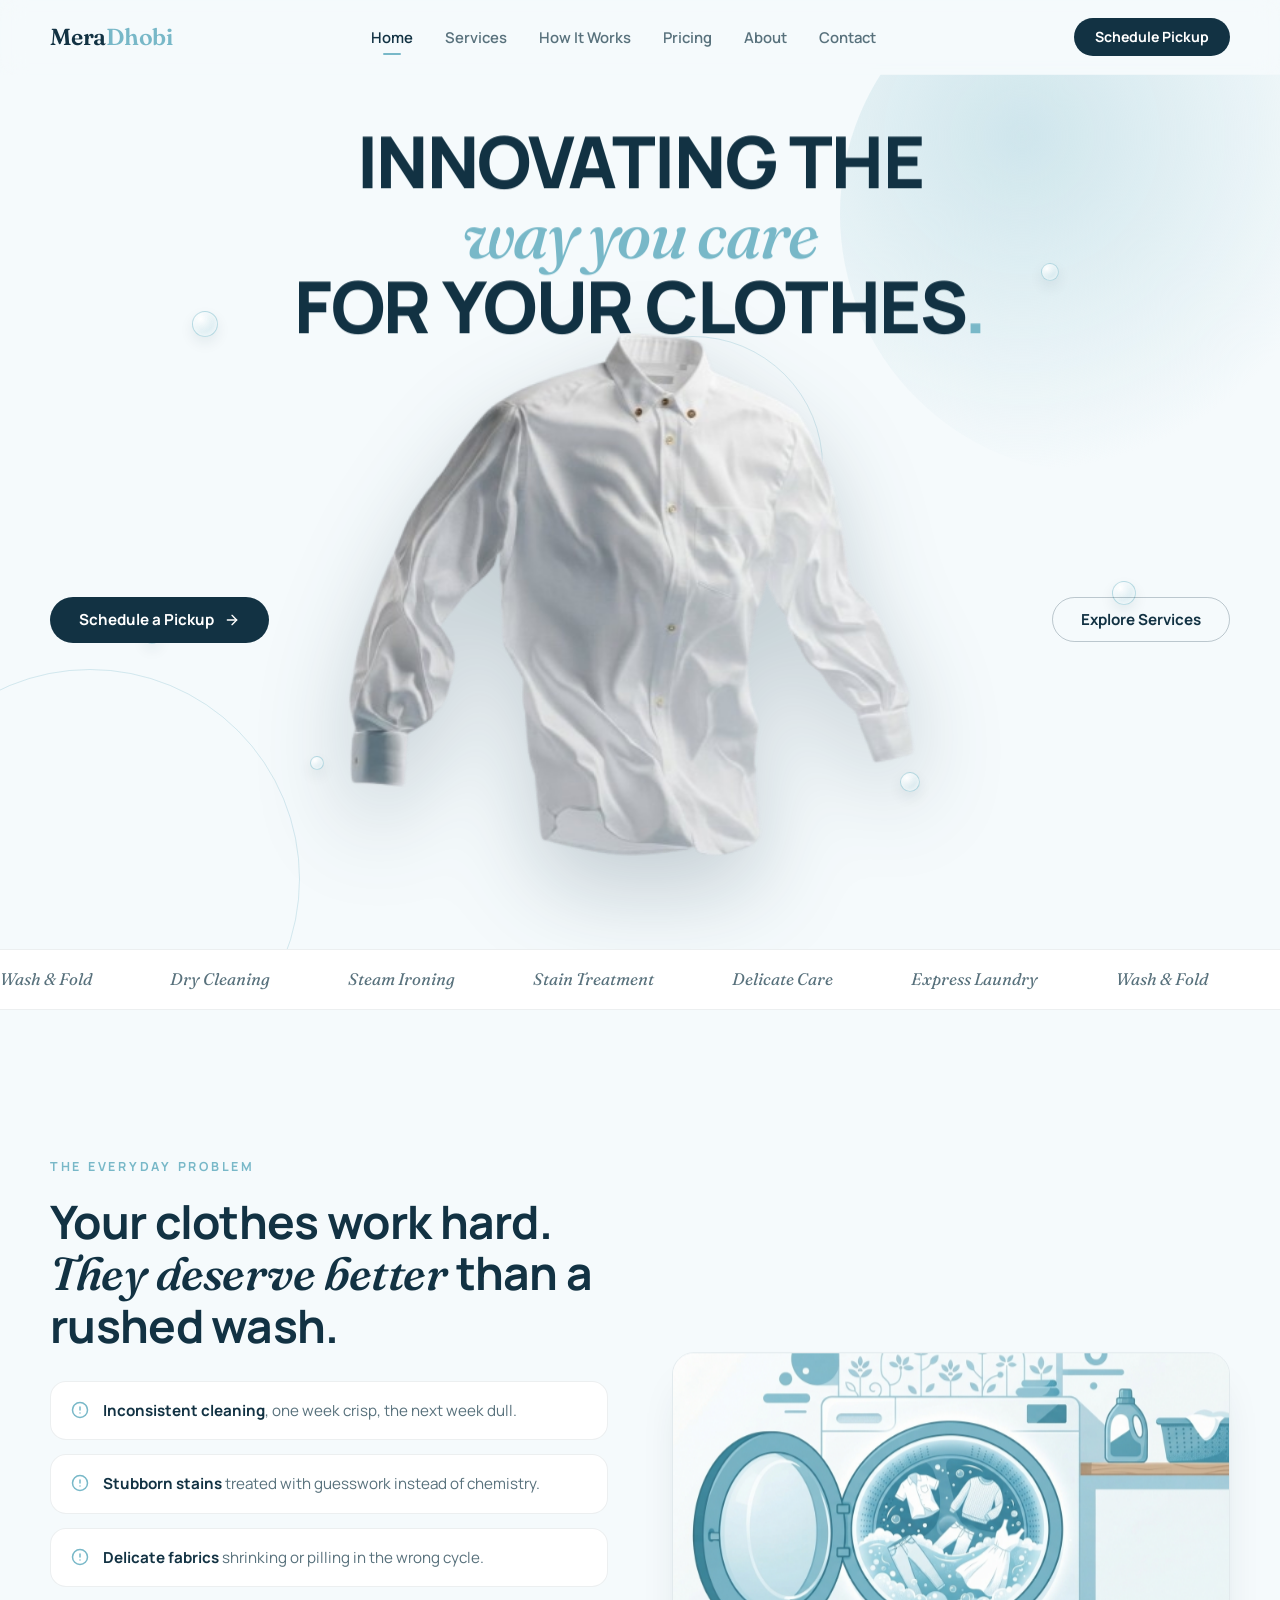
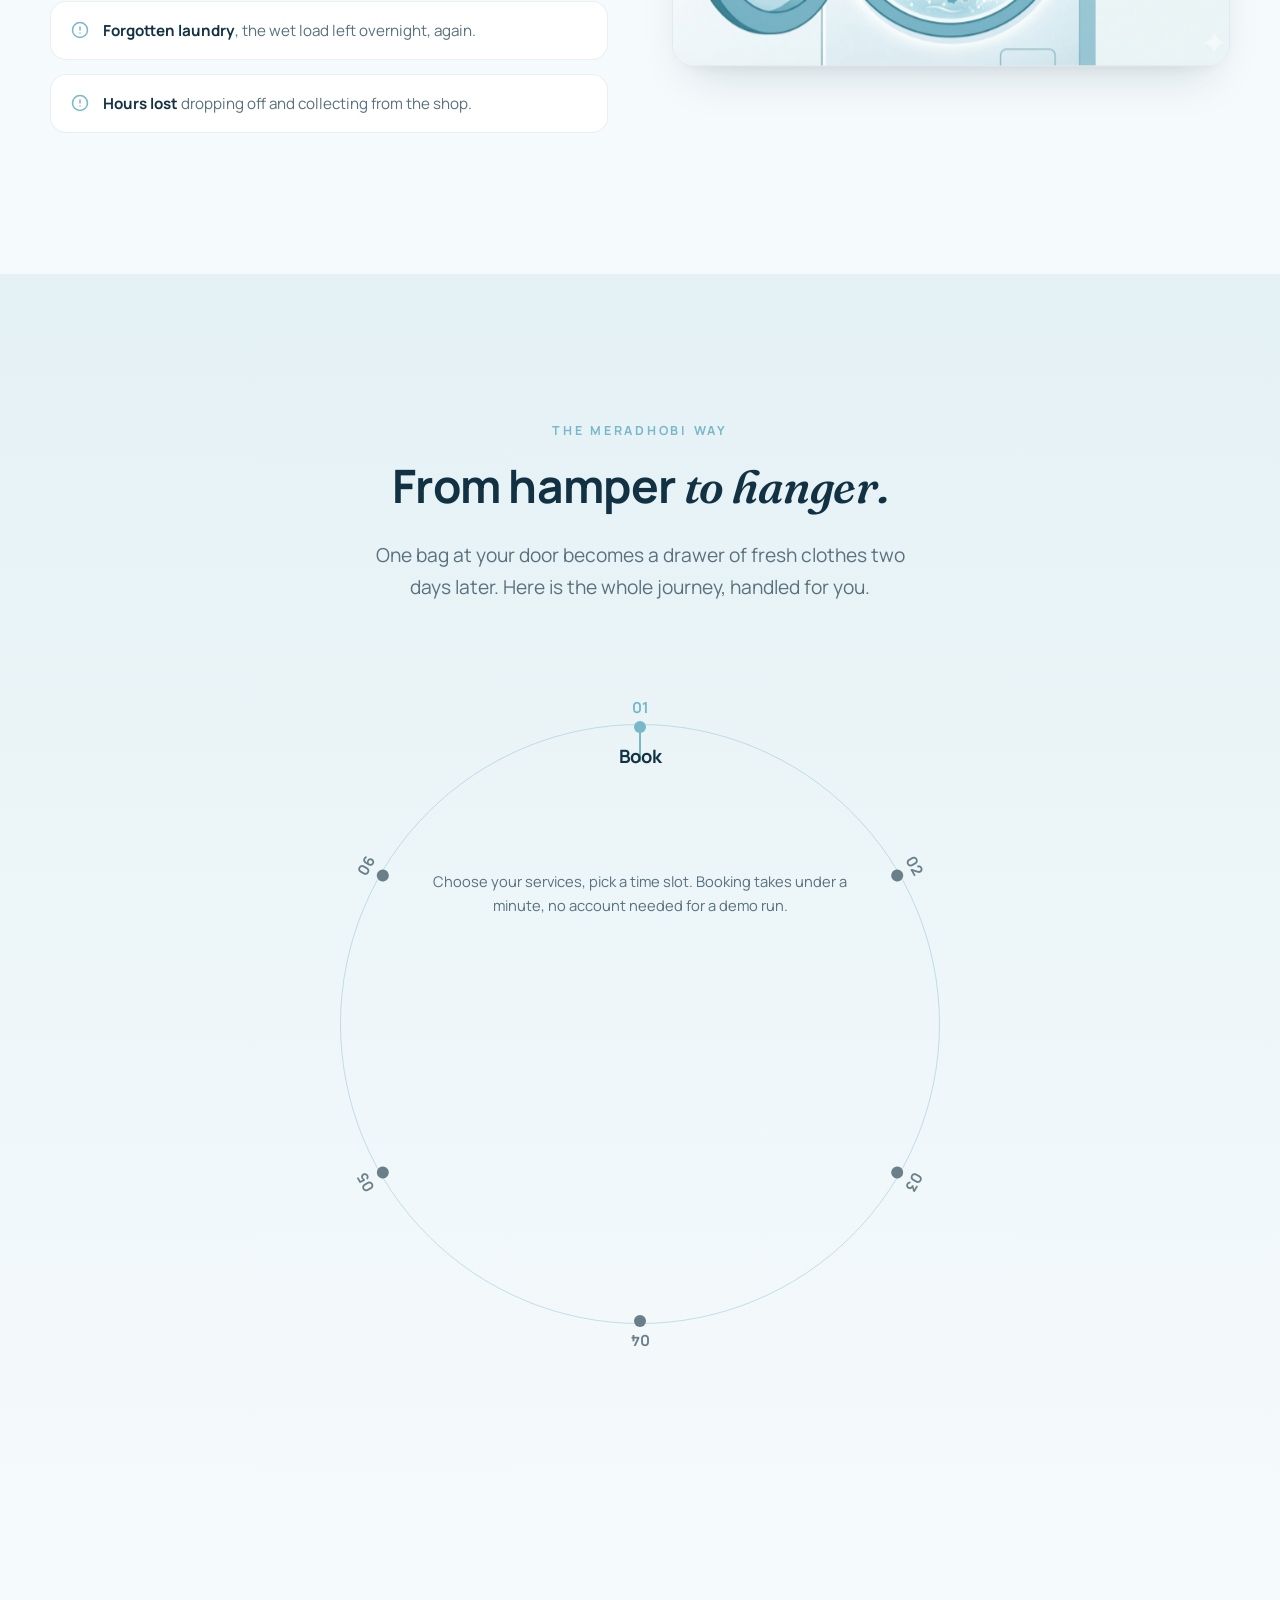
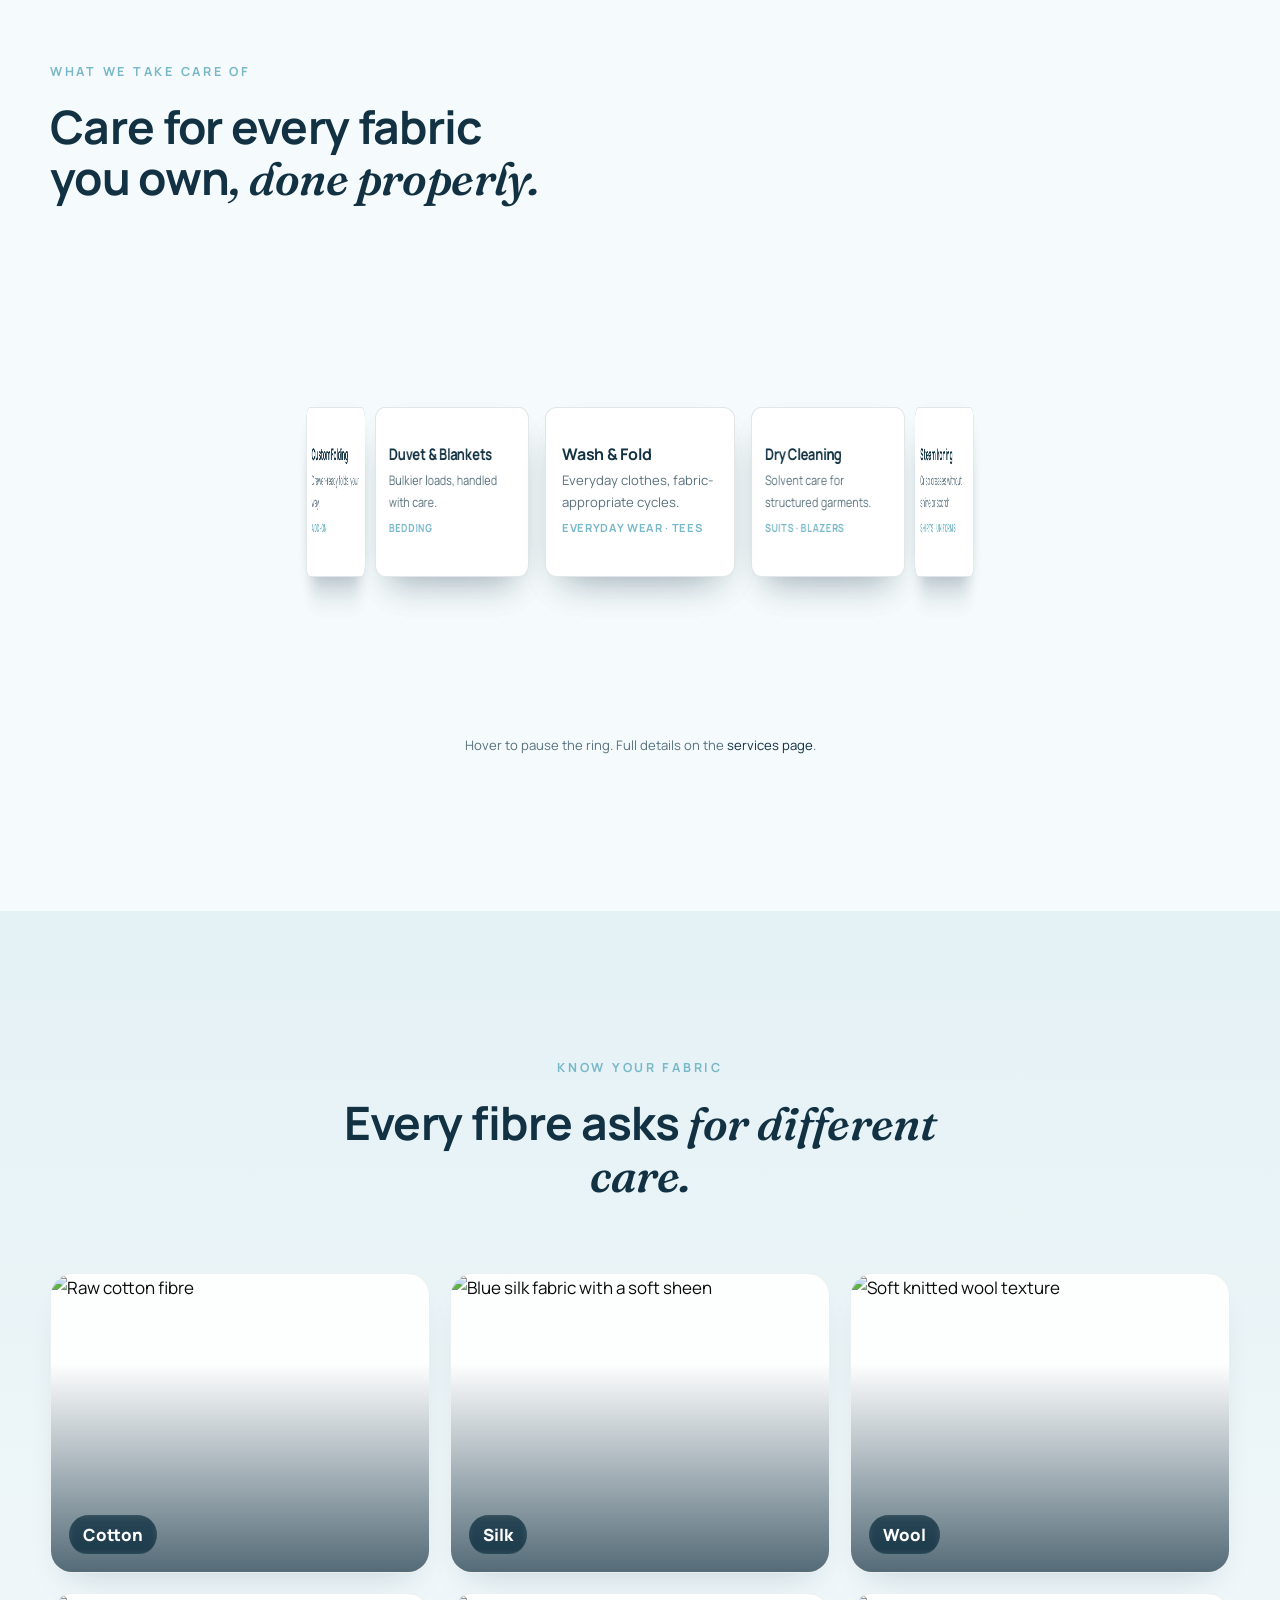
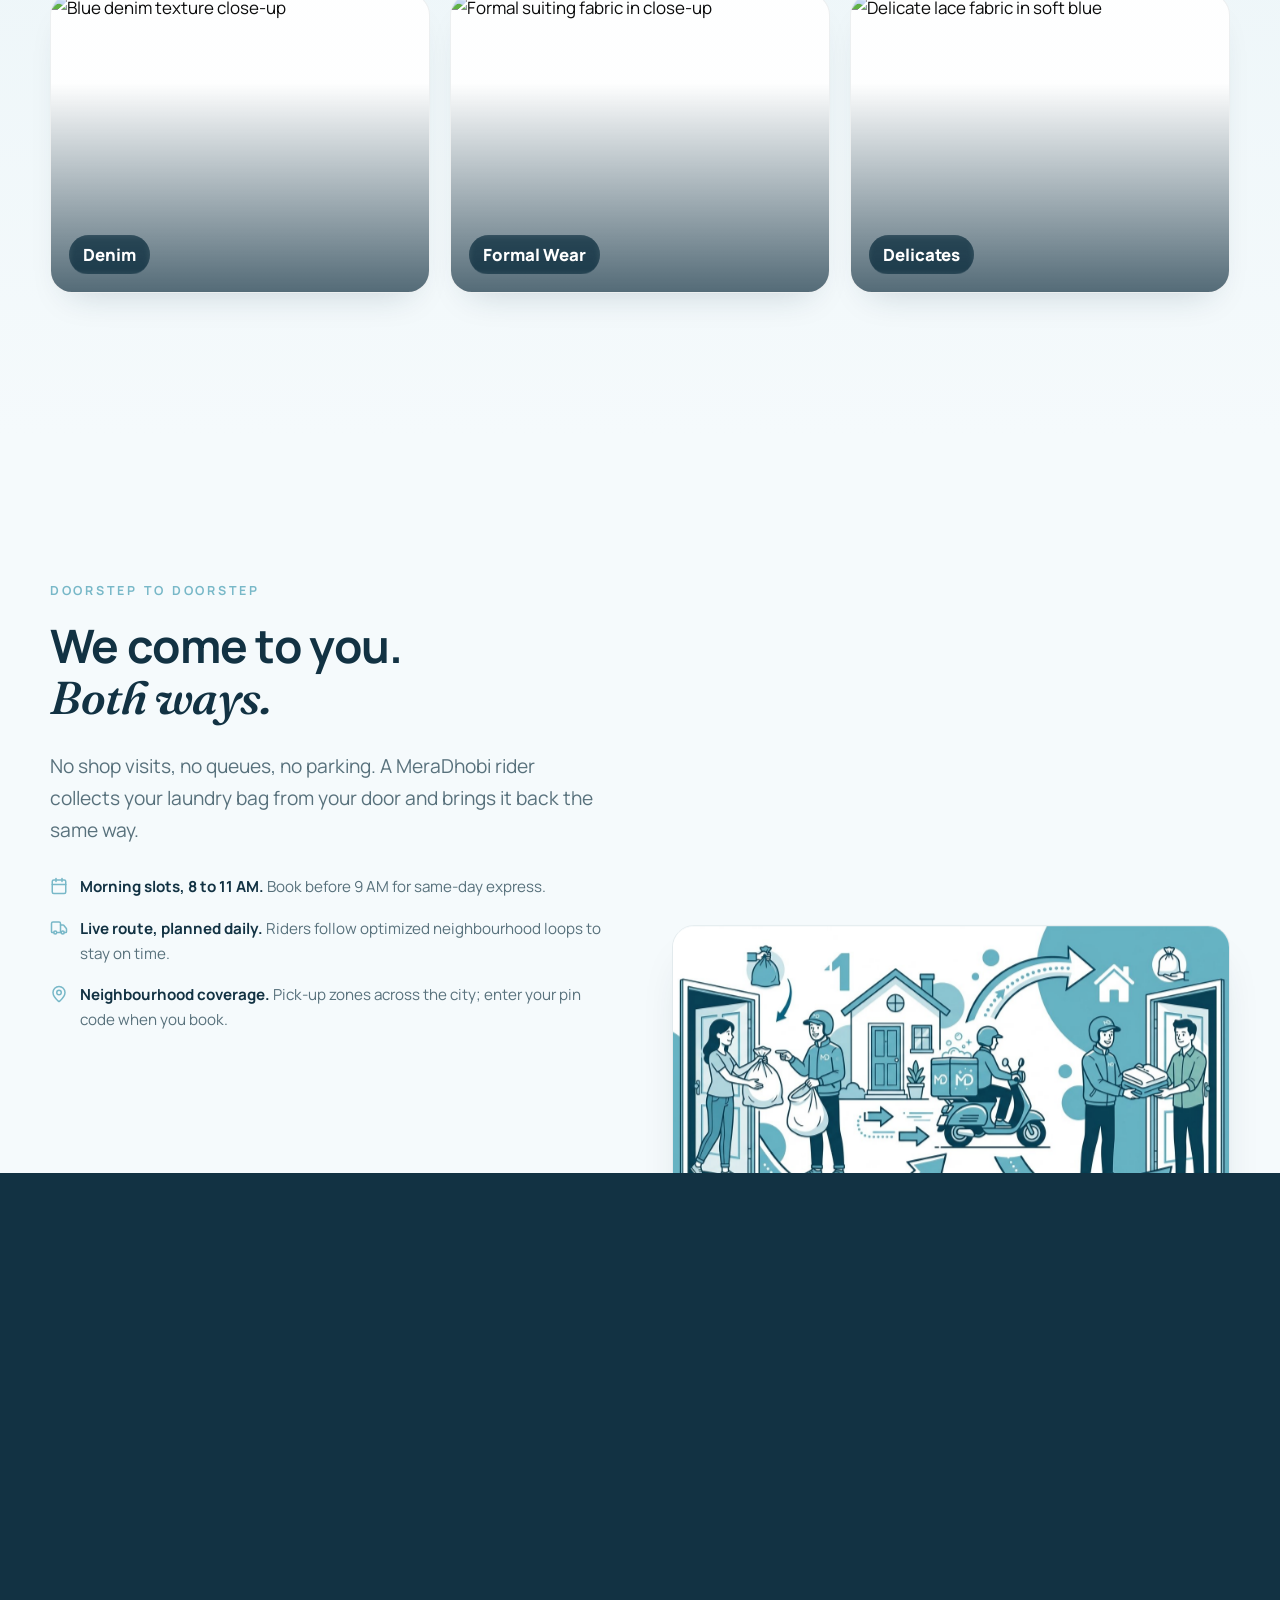
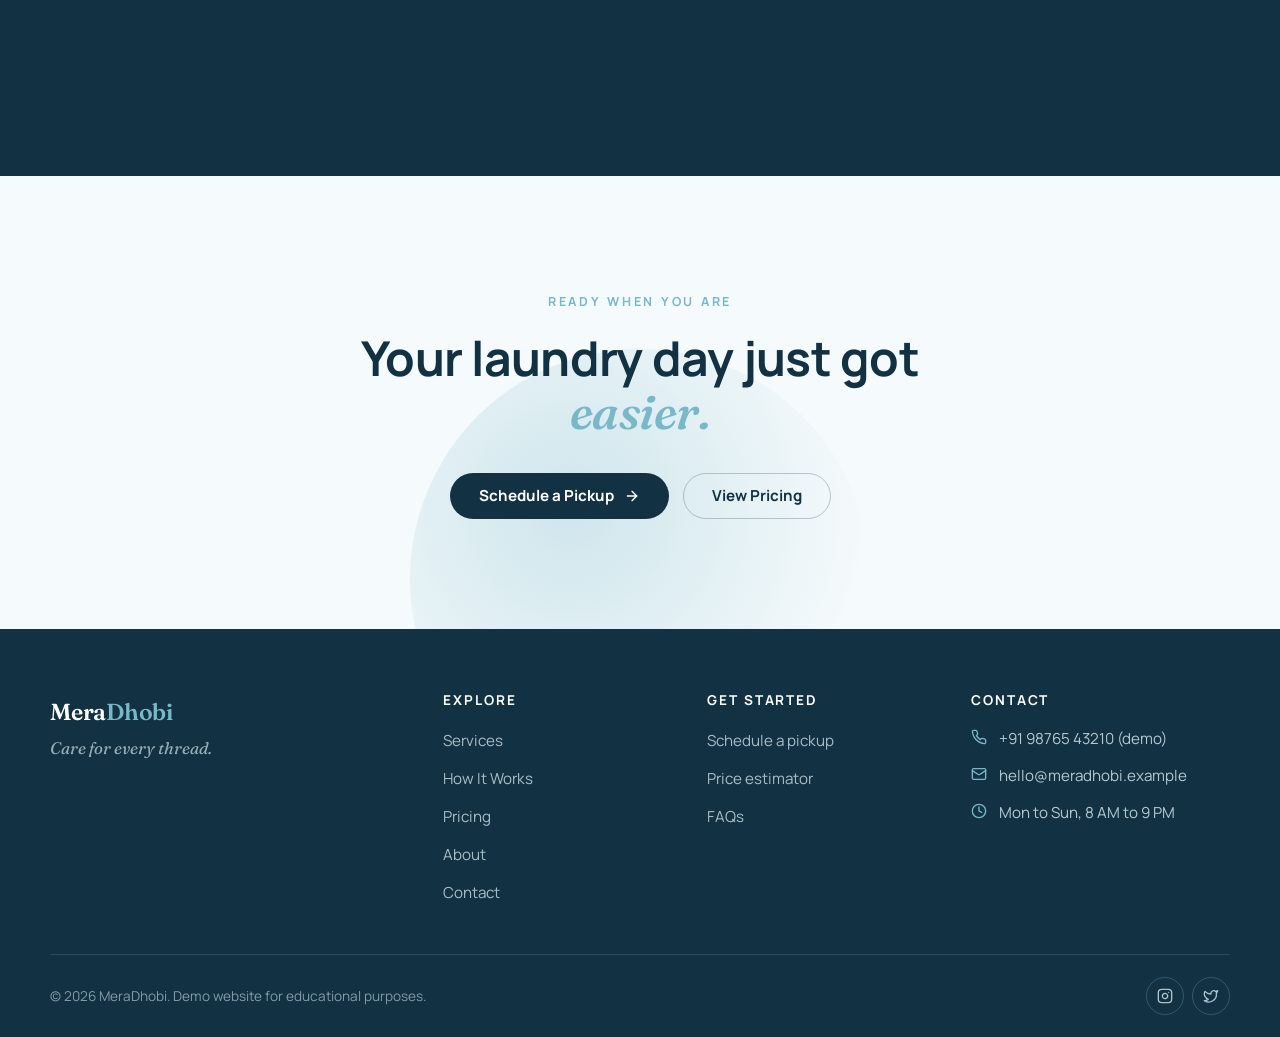
==== commit 10262a61: "final push" ====
--- a/index.html
+++ b/index.html
@@ -151,22 +151,8 @@
                     </ul>
                 </div>
 
-                <!-- Photo deck: three real photos stacked like a hand of cards
-                     that fan open on hover, keyboard focus or tap.
-                     Images: Flickr via Openverse, CC BY / CC BY-SA (see README). -->
-                <div class="problem-deck reveal" data-parallax="0.06">
-                    <button class="deck-card deck-card--1" type="button">
-                        <img src="https://live.staticflickr.com/5451/9486992454_55ec32b0ec_b.jpg" alt="Clothes drying on a line outdoors" loading="lazy">
-                        <span class="deck-caption">Air-dried</span>
-                    </button>
-                    <button class="deck-card deck-card--2" type="button">
-                        <img src="https://live.staticflickr.com/2720/4425756825_5b6a40b31c_b.jpg" alt="A stack of freshly folded laundry on a table" loading="lazy">
-                        <span class="deck-caption">Folded with care</span>
-                    </button>
-                    <button class="deck-card deck-card--3" type="button">
-                        <img src="https://live.staticflickr.com/5570/14772829321_9f84f5952c.jpg" alt="Neatly folded fabric bundles at a laundry" loading="lazy">
-                        <span class="deck-caption">Sorted by fabric</span>
-                    </button>
+                <div class="photo-frame reveal" data-parallax="0.06">
+                    <img src="assets/images/the-ev-prob.jpg" alt="Laundry piling up, the everyday problem MeraDhobi solves" loading="lazy">
                 </div>
             </div>
         </section>
@@ -180,62 +166,52 @@
                     <p class="lead" style="max-width:560px;margin-inline:auto;">One bag at your door becomes a drawer of fresh clothes two days later. Here is the whole journey, handled for you.</p>
                 </div>
 
-                <!-- Compact roadmap strip; roadmap.js auto-advances it -->
-                <div class="hiw-strip-section reveal-stagger">
-                    <div class="hiw-strip" role="tablist" aria-label="Laundry journey stages">
-                        <button class="hiw-step reveal-child" data-stage="1" data-title="Book">
-                            <span class="step-dot" aria-hidden="true"></span>
-                            <span class="step-num">01</span>
-                            <span class="step-title">Book</span>
-                            <span class="step-desc">Pick a slot in under a minute.</span>
-                        </button>
-                        <button class="hiw-step reveal-child" data-stage="2" data-title="Pickup">
-                            <span class="step-dot" aria-hidden="true"></span>
-                            <span class="step-num">02</span>
-                            <span class="step-title">Pickup</span>
-                            <span class="step-desc">We collect from your doorstep.</span>
-                        </button>
-                        <button class="hiw-step reveal-child" data-stage="3" data-title="Sort &amp; Inspect">
-                            <span class="step-dot" aria-hidden="true"></span>
-                            <span class="step-num">03</span>
-                            <span class="step-title">Sort &amp; Inspect</span>
-                            <span class="step-desc">Tagged, checked, grouped.</span>
-                        </button>
-                        <button class="hiw-step reveal-child" data-stage="4" data-title="Clean">
-                            <span class="step-dot" aria-hidden="true"></span>
-                            <span class="step-num">04</span>
-                            <span class="step-title">Clean</span>
-                            <span class="step-desc">Programme set per fabric.</span>
-                        </button>
-                        <button class="hiw-step reveal-child" data-stage="5" data-title="Quality Check">
-                            <span class="step-dot" aria-hidden="true"></span>
-                            <span class="step-num">05</span>
-                            <span class="step-title">Quality Check</span>
-                            <span class="step-desc">Inspected piece by piece.</span>
-                        </button>
-                        <button class="hiw-step reveal-child" data-stage="6" data-title="Deliver">
-                            <span class="step-dot" aria-hidden="true"></span>
-                            <span class="step-num">06</span>
-                            <span class="step-title">Deliver</span>
-                            <span class="step-desc">Back at your door, folded.</span>
-                        </button>
-                    </div>
-
-                    <!-- Auto-advance indicator; roadmap.js restarts the fill on
-                         every step and tints it with the active stage colour -->
-                    <div class="hiw-progress" aria-hidden="true"><span></span></div>
-
-                    <div class="hiw-detail" aria-live="polite">
-                        <span class="detail-icon"></span>
-                        <div>
-                            <h3 data-detail-title>Book</h3>
-                            <p data-detail-text>Choose your services, pick a time slot, and we handle the rest.</p>
-                        </div>
-                    </div>
-
-                    <div class="center" style="margin-top:26px;">
-                        <a class="text-accent" href="how-it-works.html" style="font-weight:700;">See the full journey →</a>
-                    </div>
+                <!-- Journey wheel: a rotating radio-driven timeline. Picking a
+                     stage dot rotates the ring so that stage sits on top and
+                     reveals its title + description. -->
+                <div class="journey-wheel reveal" aria-label="The six-stage MeraDhobi journey">
+                    <ol class="cards" style="--items: 6;">
+                        <li style="--i: 0;">
+                            <input type="radio" name="journey-stage" id="journey-stage-1" checked>
+                            <label for="journey-stage-1">01</label>
+                            <h2>Book</h2>
+                            <p>Choose your services, pick a time slot. Booking takes under a minute, no account needed for a demo run.</p>
+                        </li>
+                        <li style="--i: 1;">
+                            <input type="radio" name="journey-stage" id="journey-stage-2">
+                            <label for="journey-stage-2">02</label>
+                            <h2>Pickup</h2>
+                            <p>A MeraDhobi rider collects your bag from your doorstep in the slot you chose. Everything is counted at the door.</p>
+                        </li>
+                        <li style="--i: 2;">
+                            <input type="radio" name="journey-stage" id="journey-stage-3">
+                            <label for="journey-stage-3">03</label>
+                            <h2>Sort &amp; Inspect</h2>
+                            <p>Every garment is inspected, tagged and grouped by fabric and colour before anything touches water.</p>
+                        </li>
+                        <li style="--i: 3;">
+                            <input type="radio" name="journey-stage" id="journey-stage-4">
+                            <label for="journey-stage-4">04</label>
+                            <h2>Clean</h2>
+                            <p>Temperature, detergent and cycle length matched to each fabric, from sturdy cottons to fragile silks.</p>
+                        </li>
+                        <li style="--i: 4;">
+                            <input type="radio" name="journey-stage" id="journey-stage-5">
+                            <label for="journey-stage-5">05</label>
+                            <h2>Quality Check</h2>
+                            <p>Fresh loads are steamed, pressed and inspected piece by piece against a finishing checklist.</p>
+                        </li>
+                        <li style="--i: 5;">
+                            <input type="radio" name="journey-stage" id="journey-stage-6">
+                            <label for="journey-stage-6">06</label>
+                            <h2>Deliver</h2>
+                            <p>Your clothes return folded, protected and on time, usually within 48 hours of pickup.</p>
+                        </li>
+                    </ol>
+                </div>
+
+                <div class="journey-cta center reveal">
+                    <a class="text-accent" href="how-it-works.html" style="font-weight:700;">See the full journey →</a>
                 </div>
             </div>
         </section>
@@ -248,117 +224,63 @@
                     <h2 class="section-title">Care for every fabric<br>you own<span class="display-serif">, done properly.</span></h2>
                 </div>
 
-                <div class="grid-3 services-grid reveal-stagger">
-                    <article class="card service-card reveal-child" tabindex="0">
-                        <span class="card-icon">
-                            <svg width="24" height="24" viewBox="0 0 24 24" fill="none" stroke="currentColor" stroke-width="2" stroke-linecap="round" stroke-linejoin="round" aria-hidden="true"><path d="M20.38 3.46 16 2a4 4 0 0 1-8 0L3.62 3.46a2 2 0 0 0-1.34 2.23l.58 3.47a1 1 0 0 0 .99.84H6v10c0 1.1.9 2 2 2h8a2 2 0 0 0 2-2V10h2.15a1 1 0 0 0 .99-.84l.58-3.47a2 2 0 0 0-1.34-2.23z"/></svg>
-                        </span>
-                        <h3>Wash &amp; Fold</h3>
-                        <p>Everyday clothes washed in fabric-appropriate cycles and returned neatly folded, drawer-ready.</p>
-                        <div class="card-details">
-                            <div>
-                                <ul>
-                                    <li><svg width="14" height="14" viewBox="0 0 24 24" fill="none" stroke="currentColor" stroke-width="2.5" stroke-linecap="round" stroke-linejoin="round" aria-hidden="true"><path d="M20 6 9 17l-5-5"/></svg>Sorted by colour and fabric before washing</li>
-                                    <li><svg width="14" height="14" viewBox="0 0 24 24" fill="none" stroke="currentColor" stroke-width="2.5" stroke-linecap="round" stroke-linejoin="round" aria-hidden="true"><path d="M20 6 9 17l-5-5"/></svg>Mild, skin-friendly detergents</li>
-                                    <li><svg width="14" height="14" viewBox="0 0 24 24" fill="none" stroke="currentColor" stroke-width="2.5" stroke-linecap="round" stroke-linejoin="round" aria-hidden="true"><path d="M20 6 9 17l-5-5"/></svg>Turnaround: about 48 hours</li>
-                                </ul>
-                                <span class="card-hint">Everyday wear · Tees · Nightsuits</span>
-                            </div>
-                        </div>
-                    </article>
-
-                    <article class="card service-card reveal-child" tabindex="0">
-                        <span class="card-icon">
-                            <svg width="24" height="24" viewBox="0 0 24 24" fill="none" stroke="currentColor" stroke-width="2" stroke-linecap="round" stroke-linejoin="round" aria-hidden="true"><path d="m12 3-1.912 5.813a2 2 0 0 1-1.275 1.275L3 12l5.813 1.912a2 2 0 0 1 1.275 1.275L12 21l1.912-5.813a2 2 0 0 1 1.275-1.275L21 12l-5.813-1.912a2 2 0 0 1-1.275-1.275L12 3Z"/></svg>
-                        </span>
-                        <h3>Dry Cleaning</h3>
-                        <p>Solvent-based care for structured garments that must keep their shape, finish and colour.</p>
-                        <div class="card-details">
-                            <div>
-                                <ul>
-                                    <li><svg width="14" height="14" viewBox="0 0 24 24" fill="none" stroke="currentColor" stroke-width="2.5" stroke-linecap="round" stroke-linejoin="round" aria-hidden="true"><path d="M20 6 9 17l-5-5"/></svg>Garments returned on hangers</li>
-                                    <li><svg width="14" height="14" viewBox="0 0 24 24" fill="none" stroke="currentColor" stroke-width="2.5" stroke-linecap="round" stroke-linejoin="round" aria-hidden="true"><path d="M20 6 9 17l-5-5"/></svg>Collar, cuff and lining attention</li>
-                                    <li><svg width="14" height="14" viewBox="0 0 24 24" fill="none" stroke="currentColor" stroke-width="2.5" stroke-linecap="round" stroke-linejoin="round" aria-hidden="true"><path d="M20 6 9 17l-5-5"/></svg>Turnaround: about 72 hours</li>
-                                </ul>
-                                <span class="card-hint">Suits · Blazers · Formal shirts</span>
-                            </div>
-                        </div>
-                    </article>
-
-                    <article class="card service-card reveal-child" tabindex="0">
-                        <span class="card-icon">
-                            <svg width="24" height="24" viewBox="0 0 24 24" fill="none" stroke="currentColor" stroke-width="2" stroke-linecap="round" stroke-linejoin="round" aria-hidden="true"><path d="M3 9h18v6a3 3 0 0 1-3 3H6a3 3 0 0 1-3-3Z"/><path d="M3 9V7a2 2 0 0 1 2-2h14a2 2 0 0 1 2 2v2"/><path d="M7 21v-3"/><path d="M17 21v-3"/></svg>
-                        </span>
-                        <h3>Steam Ironing</h3>
-                        <p>Temperature-controlled steam pressing that leaves crisp creases without shine or scorch marks.</p>
-                        <div class="card-details">
-                            <div>
-                                <ul>
-                                    <li><svg width="14" height="14" viewBox="0 0 24 24" fill="none" stroke="currentColor" stroke-width="2.5" stroke-linecap="round" stroke-linejoin="round" aria-hidden="true"><path d="M20 6 9 17l-5-5"/></svg>Heat matched to each fabric type</li>
-                                    <li><svg width="14" height="14" viewBox="0 0 24 24" fill="none" stroke="currentColor" stroke-width="2.5" stroke-linecap="round" stroke-linejoin="round" aria-hidden="true"><path d="M20 6 9 17l-5-5"/></svg>Crease-safe folding or hanging</li>
-                                    <li><svg width="14" height="14" viewBox="0 0 24 24" fill="none" stroke="currentColor" stroke-width="2.5" stroke-linecap="round" stroke-linejoin="round" aria-hidden="true"><path d="M20 6 9 17l-5-5"/></svg>Turnaround: about 24 hours</li>
-                                </ul>
-                                <span class="card-hint">Shirts · Trousers · Uniforms</span>
-                            </div>
-                        </div>
-                    </article>
-
-                    <article class="card service-card reveal-child" tabindex="0">
-                        <span class="card-icon">
-                            <svg width="24" height="24" viewBox="0 0 24 24" fill="none" stroke="currentColor" stroke-width="2" stroke-linecap="round" stroke-linejoin="round" aria-hidden="true"><path d="M12 22a7 7 0 0 0 7-7c0-2-1-3.9-3-5.5s-3.5-4-4-6.5c-.5 2.5-2 4.9-4 6.5C6 11.1 5 13 5 15a7 7 0 0 0 7 7z"/></svg>
-                        </span>
-                        <h3>Stain Treatment</h3>
-                        <p>Individual stain assessment (tannin, oil, protein or ink), then targeted pre-treatment.</p>
-                        <div class="card-details">
-                            <div>
-                                <ul>
-                                    <li><svg width="14" height="14" viewBox="0 0 24 24" fill="none" stroke="currentColor" stroke-width="2.5" stroke-linecap="round" stroke-linejoin="round" aria-hidden="true"><path d="M20 6 9 17l-5-5"/></svg>Stain identified before any wash</li>
-                                    <li><svg width="14" height="14" viewBox="0 0 24 24" fill="none" stroke="currentColor" stroke-width="2.5" stroke-linecap="round" stroke-linejoin="round" aria-hidden="true"><path d="M20 6 9 17l-5-5"/></svg>Fabric-safe spot removers</li>
-                                    <li><svg width="14" height="14" viewBox="0 0 24 24" fill="none" stroke="currentColor" stroke-width="2.5" stroke-linecap="round" stroke-linejoin="round" aria-hidden="true"><path d="M20 6 9 17l-5-5"/></svg>Turnaround: with your wash order</li>
-                                </ul>
-                                <span class="card-hint">Curry · Coffee · Ink · Sweat</span>
-                            </div>
-                        </div>
-                    </article>
-
-                    <article class="card service-card reveal-child" tabindex="0">
-                        <span class="card-icon">
-                            <svg width="24" height="24" viewBox="0 0 24 24" fill="none" stroke="currentColor" stroke-width="2" stroke-linecap="round" stroke-linejoin="round" aria-hidden="true"><path d="M12.5 22 18 15.5 16 10l3-3-2-2-3 3-5.5-.5L3 13l4 1.5L9.5 19Z"/><path d="M4 20c1.5-1.5 3-1.5 4.5 0"/></svg>
-                        </span>
-                        <h3>Delicate Fabric Care</h3>
-                        <p>Hand-wash programmes and protective mesh bags for silk, lace, chiffon and embroidered pieces.</p>
-                        <div class="card-details">
-                            <div>
-                                <ul>
-                                    <li><svg width="14" height="14" viewBox="0 0 24 24" fill="none" stroke="currentColor" stroke-width="2.5" stroke-linecap="round" stroke-linejoin="round" aria-hidden="true"><path d="M20 6 9 17l-5-5"/></svg>Cold water, minimal agitation</li>
-                                    <li><svg width="14" height="14" viewBox="0 0 24 24" fill="none" stroke="currentColor" stroke-width="2.5" stroke-linecap="round" stroke-linejoin="round" aria-hidden="true"><path d="M20 6 9 17l-5-5"/></svg>Air-dried away from direct sun</li>
-                                    <li><svg width="14" height="14" viewBox="0 0 24 24" fill="none" stroke="currentColor" stroke-width="2.5" stroke-linecap="round" stroke-linejoin="round" aria-hidden="true"><path d="M20 6 9 17l-5-5"/></svg>Turnaround: about 72 hours</li>
-                                </ul>
-                                <span class="card-hint">Silk · Lace · Chiffon · Embroidery</span>
-                            </div>
-                        </div>
-                    </article>
-
-                    <article class="card service-card reveal-child" tabindex="0">
-                        <span class="card-icon">
-                            <svg width="24" height="24" viewBox="0 0 24 24" fill="none" stroke="currentColor" stroke-width="2" stroke-linecap="round" stroke-linejoin="round" aria-hidden="true"><path d="M13 2 3 14h9l-1 8 10-12h-9l1-8z"/></svg>
-                        </span>
-                        <h3>Express Laundry</h3>
-                        <p>Same-day wash &amp; fold for last-minute needs: in by morning, back by evening.</p>
-                        <div class="card-details">
-                            <div>
-                                <ul>
-                                    <li><svg width="14" height="14" viewBox="0 0 24 24" fill="none" stroke="currentColor" stroke-width="2.5" stroke-linecap="round" stroke-linejoin="round" aria-hidden="true"><path d="M20 6 9 17l-5-5"/></svg>Dedicated fast-track load</li>
-                                    <li><svg width="14" height="14" viewBox="0 0 24 24" fill="none" stroke="currentColor" stroke-width="2.5" stroke-linecap="round" stroke-linejoin="round" aria-hidden="true"><path d="M20 6 9 17l-5-5"/></svg>Pickup slots from 8 AM</li>
-                                    <li><svg width="14" height="14" viewBox="0 0 24 24" fill="none" stroke="currentColor" stroke-width="2.5" stroke-linecap="round" stroke-linejoin="round" aria-hidden="true"><path d="M20 6 9 17l-5-5"/></svg>Turnaround: same day, by 8 PM</li>
-                                </ul>
-                                <span class="card-hint">Meetings · Travel · Emergencies</span>
-                            </div>
-                        </div>
-                    </article>
-                </div>
-
-                <p class="center form-note reveal" style="margin-top:28px;">Tap a card to see what is included. Full details on the <a href="services.html">services page</a>.</p>
+                <!-- Rotating 3D card ring; pauses on hover. -->
+                <div class="care-ring-stage reveal">
+                    <div class="card-3d">
+                        <div>
+                            <h3>Wash &amp; Fold</h3>
+                            <p>Everyday clothes, fabric-appropriate cycles.</p>
+                            <span class="ring-hint">Everyday wear · Tees</span>
+                        </div>
+                        <div>
+                            <h3>Dry Cleaning</h3>
+                            <p>Solvent care for structured garments.</p>
+                            <span class="ring-hint">Suits · Blazers</span>
+                        </div>
+                        <div>
+                            <h3>Steam Ironing</h3>
+                            <p>Crisp creases without shine or scorch.</p>
+                            <span class="ring-hint">Shirts · Uniforms</span>
+                        </div>
+                        <div>
+                            <h3>Stain Treatment</h3>
+                            <p>Stain identified, then targeted pre-treatment.</p>
+                            <span class="ring-hint">Curry · Ink · Coffee</span>
+                        </div>
+                        <div>
+                            <h3>Delicate Care</h3>
+                            <p>Hand-wash programmes and mesh bags.</p>
+                            <span class="ring-hint">Silk · Lace · Chiffon</span>
+                        </div>
+                        <div>
+                            <h3>Express Laundry</h3>
+                            <p>In by morning, back by evening.</p>
+                            <span class="ring-hint">Same-day by 8 PM</span>
+                        </div>
+                        <div>
+                            <h3>Anti-bacterial Rinse</h3>
+                            <p>A hygienic finish on every load.</p>
+                            <span class="ring-hint">Add-on</span>
+                        </div>
+                        <div>
+                            <h3>Fabric Softener</h3>
+                            <p>Softer hand-feel, gentle fragrance.</p>
+                            <span class="ring-hint">Add-on</span>
+                        </div>
+                        <div>
+                            <h3>Custom Folding</h3>
+                            <p>Drawer-ready folds, your way.</p>
+                            <span class="ring-hint">Add-on</span>
+                        </div>
+                        <div>
+                            <h3>Duvet &amp; Blankets</h3>
+                            <p>Bulkier loads, handled with care.</p>
+                            <span class="ring-hint">Bedding</span>
+                        </div>
+                    </div>
+                </div>
+
+                <p class="center form-note reveal" style="margin-top:28px;">Hover to pause the ring. Full details on the <a href="services.html">services page</a>.</p>
             </div>
         </section>
 
@@ -370,105 +292,89 @@
                     <h2 class="section-title">Every fibre asks <span class="display-serif">for different care.</span></h2>
                 </div>
 
+                <!-- Flip cards: tap/click to flip and read the care note.
+                     Fibre photos via Pexels (free to use). -->
                 <div class="fabric-grid reveal-stagger">
-                    <button class="fabric-card reveal-child" aria-expanded="false">
-                        <span class="fabric-head">
-                            <span class="fabric-swatch" style="background:linear-gradient(135deg,#ffffff,#e9f2f5);"></span>
-                            <h3>Cotton</h3>
-                        </span>
-                        <span class="fabric-body">
-                            <p>Sturdy and breathable, but shrinks in hot washes.</p>
-                            <span class="fabric-tags"><span>Daily wear</span><span>Workwear</span></span>
-                        </span>
-                        <span class="fabric-tip">
-                            <span>
-                                <svg width="14" height="14" viewBox="0 0 24 24" fill="none" stroke="currentColor" stroke-width="2" stroke-linecap="round" stroke-linejoin="round" aria-hidden="true"><path d="m12 3-1.912 5.813a2 2 0 0 1-1.275 1.275L3 12l5.813 1.912a2 2 0 0 1 1.275 1.275L12 21l1.912-5.813a2 2 0 0 1 1.275-1.275L21 12l-5.813-1.912a2 2 0 0 1-1.275-1.275L12 3Z"/></svg>
-                                We wash cotton cool and press it slightly damp for a crisp finish.
+                    <button class="fabric-flip reveal-child" type="button">
+                        <span class="flip-inner">
+                            <span class="flip-face flip-front">
+                                <img src="https://anuprerna-bloomscorp.s3.ap-south-1.amazonaws.com/4U184LYQRDH3OOOTIX4OSJM2GCXY00841.jpg" alt="Raw cotton fibre" loading="lazy">
+                                <span class="flip-name">Cotton</span>
+                            </span>
+                            <span class="flip-face flip-back">
+                                <span class="flip-name">Cotton</span>
+                                <p>Sturdy and breathable, but shrinks in hot washes. We wash cotton cool and press it slightly damp for a crisp finish.</p>
+                                <span class="fabric-tags"><span>Daily wear</span><span>Workwear</span></span>
                             </span>
                         </span>
                     </button>
 
-                    <button class="fabric-card reveal-child" aria-expanded="false">
-                        <span class="fabric-head">
-                            <span class="fabric-swatch" style="background:linear-gradient(135deg,#fdf6ee,#f3e8d8);"></span>
-                            <h3>Silk</h3>
-                        </span>
-                        <span class="fabric-body">
-                            <p>Luxurious and fragile. Hates heat, sun and rough cycles.</p>
-                            <span class="fabric-tags"><span>Sarees</span><span>Blouses</span></span>
-                        </span>
-                        <span class="fabric-tip">
-                            <span>
-                                <svg width="14" height="14" viewBox="0 0 24 24" fill="none" stroke="currentColor" stroke-width="2" stroke-linecap="round" stroke-linejoin="round" aria-hidden="true"><path d="m12 3-1.912 5.813a2 2 0 0 1-1.275 1.275L3 12l5.813 1.912a2 2 0 0 1 1.275 1.275L12 21l1.912-5.813a2 2 0 0 1 1.275-1.275L21 12l-5.813-1.912a2 2 0 0 1-1.275-1.275L12 3Z"/></svg>
-                                Silks get cold hand-wash treatment and shade drying only.
+                    <button class="fabric-flip reveal-child" type="button">
+                        <span class="flip-inner">
+                            <span class="flip-face flip-front">
+                                <img src="https://encrypted-tbn0.gstatic.com/images?q=tbn:ANd9GcQdm95YMYX_nfwkcRPsBJpwpS8gAnsxyxEyr6uiPBiOdQsjbE91OlPUyVO1&s=10" alt="Blue silk fabric with a soft sheen" loading="lazy">
+                                <span class="flip-name">Silk</span>
+                            </span>
+                            <span class="flip-face flip-back">
+                                <span class="flip-name">Silk</span>
+                                <p>Luxurious and fragile. Hates heat, sun and rough cycles. Silks get cold hand-wash treatment and shade drying only.</p>
+                                <span class="fabric-tags"><span>Sarees</span><span>Blouses</span></span>
                             </span>
                         </span>
                     </button>
 
-                    <button class="fabric-card reveal-child" aria-expanded="false">
-                        <span class="fabric-head">
-                            <span class="fabric-swatch" style="background:linear-gradient(135deg,#eef2f4,#d8e2e7);"></span>
-                            <h3>Wool</h3>
-                        </span>
-                        <span class="fabric-body">
-                            <p>Warm and resilient, but felts when agitated or wrung.</p>
-                            <span class="fabric-tags"><span>Sweaters</span><span>Shawls</span></span>
-                        </span>
-                        <span class="fabric-tip">
-                            <span>
-                                <svg width="14" height="14" viewBox="0 0 24 24" fill="none" stroke="currentColor" stroke-width="2" stroke-linecap="round" stroke-linejoin="round" aria-hidden="true"><path d="m12 3-1.912 5.813a2 2 0 0 1-1.275 1.275L3 12l5.813 1.912a2 2 0 0 1 1.275 1.275L12 21l1.912-5.813a2 2 0 0 1 1.275-1.275L21 12l-5.813-1.912a2 2 0 0 1-1.275-1.275L12 3Z"/></svg>
-                                Wool is washed with wool-safe detergent and dried flat to keep its shape.
+                    <button class="fabric-flip reveal-child" type="button">
+                        <span class="flip-inner">
+                            <span class="flip-face flip-front">
+                                <img src="https://encrypted-tbn0.gstatic.com/images?q=tbn:ANd9GcSXVyM7PWDUbz2B1n6MS2B5DudW8kmrsEMFWBOFTZIyoetI8X6gQmH7dJA&s=10" alt="Soft knitted wool texture" loading="lazy">
+                                <span class="flip-name">Wool</span>
+                            </span>
+                            <span class="flip-face flip-back">
+                                <span class="flip-name">Wool</span>
+                                <p>Warm and resilient, but felts when agitated or wrung. Wool is washed with wool-safe detergent and dried flat.</p>
+                                <span class="fabric-tags"><span>Sweaters</span><span>Shawls</span></span>
                             </span>
                         </span>
                     </button>
 
-                    <button class="fabric-card reveal-child" aria-expanded="false">
-                        <span class="fabric-head">
-                            <span class="fabric-swatch" style="background:linear-gradient(135deg,#dde9f2,#b9cfdd);"></span>
-                            <h3>Denim</h3>
-                        </span>
-                        <span class="fabric-body">
-                            <p>Tough on the outside, fades with every harsh wash.</p>
-                            <span class="fabric-tags"><span>Jeans</span><span>Jackets</span></span>
-                        </span>
-                        <span class="fabric-tip">
-                            <span>
-                                <svg width="14" height="14" viewBox="0 0 24 24" fill="none" stroke="currentColor" stroke-width="2" stroke-linecap="round" stroke-linejoin="round" aria-hidden="true"><path d="m12 3-1.912 5.813a2 2 0 0 1-1.275 1.275L3 12l5.813 1.912a2 2 0 0 1 1.275 1.275L12 21l1.912-5.813a2 2 0 0 1 1.275-1.275L21 12l-5.813-1.912a2 2 0 0 1-1.275-1.275L12 3Z"/></svg>
-                                Denim goes in cold, inside-out, and line-dries to protect its colour.
+                    <button class="fabric-flip reveal-child" type="button">
+                        <span class="flip-inner">
+                            <span class="flip-face flip-front">
+                                <img src="https://img.magnific.com/free-photo/fabric-textured-background_53876-65594.jpg?semt=ais_hybrid&w=740&q=80" alt="Blue denim texture close-up" loading="lazy">
+                                <span class="flip-name">Denim</span>
+                            </span>
+                            <span class="flip-face flip-back">
+                                <span class="flip-name">Denim</span>
+                                <p>Tough on the outside, fades with every harsh wash. Denim goes in cold, inside-out, and line-dries to protect its colour.</p>
+                                <span class="fabric-tags"><span>Jeans</span><span>Jackets</span></span>
                             </span>
                         </span>
                     </button>
 
-                    <button class="fabric-card reveal-child" aria-expanded="false">
-                        <span class="fabric-head">
-                            <span class="fabric-swatch" style="background:linear-gradient(135deg,#ffffff,#e4f1f5);"></span>
-                            <h3>Formal Wear</h3>
-                        </span>
-                        <span class="fabric-body">
-                            <p>Structured suits and blazers that must hold their line.</p>
-                            <span class="fabric-tags"><span>Suits</span><span>Blazers</span></span>
-                        </span>
-                        <span class="fabric-tip">
-                            <span>
-                                <svg width="14" height="14" viewBox="0 0 24 24" fill="none" stroke="currentColor" stroke-width="2" stroke-linecap="round" stroke-linejoin="round" aria-hidden="true"><path d="m12 3-1.912 5.813a2 2 0 0 1-1.275 1.275L3 12l5.813 1.912a2 2 0 0 1 1.275 1.275L12 21l1.912-5.813a2 2 0 0 1 1.275-1.275L21 12l-5.813-1.912a2 2 0 0 1-1.275-1.275L12 3Z"/></svg>
-                                Formals are dry-cleaned and returned on shaped hangers to keep the silhouette.
+                    <button class="fabric-flip reveal-child" type="button">
+                        <span class="flip-inner">
+                            <span class="flip-face flip-front">
+                                <img src="https://encrypted-tbn0.gstatic.com/images?q=tbn:ANd9GcTNdw1_KyNnLO6cWPwsBvU-B13Y3SRm80Dqcgs-vSljqw&s=10" alt="Formal suiting fabric in close-up" loading="lazy">
+                                <span class="flip-name">Formal Wear</span>
+                            </span>
+                            <span class="flip-face flip-back">
+                                <span class="flip-name">Formal Wear</span>
+                                <p>Structured suits and blazers that must hold their line. Formals are dry-cleaned and returned on shaped hangers.</p>
+                                <span class="fabric-tags"><span>Suits</span><span>Blazers</span></span>
                             </span>
                         </span>
                     </button>
 
-                    <button class="fabric-card reveal-child" aria-expanded="false">
-                        <span class="fabric-head">
-                            <span class="fabric-swatch" style="background:linear-gradient(135deg,#f5fbf9,#dcefe9);"></span>
-                            <h3>Delicates</h3>
-                        </span>
-                        <span class="fabric-body">
-                            <p>Lace, chiffon and embroidery that snag at a whisper.</p>
-                            <span class="fabric-tags"><span>Lingerie</span><span>Occasion wear</span></span>
-                        </span>
-                        <span class="fabric-tip">
-                            <span>
-                                <svg width="14" height="14" viewBox="0 0 24 24" fill="none" stroke="currentColor" stroke-width="2" stroke-linecap="round" stroke-linejoin="round" aria-hidden="true"><path d="m12 3-1.912 5.813a2 2 0 0 1-1.275 1.275L3 12l5.813 1.912a2 2 0 0 1 1.275 1.275L12 21l1.912-5.813a2 2 0 0 1 1.275-1.275L21 12l-5.813-1.912a2 2 0 0 1-1.275-1.275L12 3Z"/></svg>
-                                Delicates travel in mesh bags and skip the tumble entirely.
+                    <button class="fabric-flip reveal-child" type="button">
+                        <span class="flip-inner">
+                            <span class="flip-face flip-front">
+                                <img src="https://fabmyntra.com/cdn/shop/products/FM-SCI04319_3.jpg?v=1677244008&width=800" alt="Delicate lace fabric in soft blue" loading="lazy">
+                                <span class="flip-name">Delicates</span>
+                            </span>
+                            <span class="flip-face flip-back">
+                                <span class="flip-name">Delicates</span>
+                                <p>Lace, chiffon and embroidery that snag at a whisper. Delicates travel in mesh bags and skip the tumble entirely.</p>
+                                <span class="fabric-tags"><span>Lingerie</span><span>Occasion wear</span></span>
                             </span>
                         </span>
                     </button>
@@ -500,54 +406,8 @@
                     </ul>
                 </div>
 
-                <!-- Stylized SVG map with an animated delivery route -->
-                <div class="route-map reveal" data-parallax="0.05" role="img" aria-label="Stylized map showing a delivery route from home to the laundry hub">
-                    <svg viewBox="0 0 560 480" preserveAspectRatio="xMidYMid slice" aria-hidden="true">
-                        <!-- Street grid -->
-                        <g stroke="#b7d8e2" stroke-width="10" stroke-linecap="round" opacity="0.5">
-                            <line x1="-20" y1="110" x2="580" y2="80"/>
-                            <line x1="-20" y1="250" x2="580" y2="235"/>
-                            <line x1="-20" y1="390" x2="580" y2="370"/>
-                            <line x1="120" y1="-20" x2="150" y2="500"/>
-                            <line x1="300" y1="-20" x2="320" y2="500"/>
-                            <line x1="460" y1="-20" x2="470" y2="500"/>
-                        </g>
-                        <!-- Green pockets -->
-                        <g fill="#c4e0d6" opacity="0.7">
-                            <rect x="180" y="130" width="80" height="70" rx="14"/>
-                            <rect x="370" y="270" width="90" height="66" rx="14"/>
-                            <rect x="60" y="300" width="46" height="44" rx="10"/>
-                        </g>
-                        <!-- Water -->
-                        <path d="M0 452 Q140 420 300 448 T560 432 L560 480 L0 480 Z" fill="#bcdde9" opacity="0.8"/>
-                        <!-- Route -->
-                        <path id="routePath" d="M96 96 C 180 130, 150 240, 250 250 S 430 220, 452 330"
-                              fill="none" stroke="#ffffff" stroke-width="14" stroke-linecap="round"/>
-                        <path d="M96 96 C 180 130, 150 240, 250 250 S 430 220, 452 330"
-                              fill="none" stroke="#4E94A8" stroke-width="4" stroke-dasharray="10 12" stroke-linecap="round">
-                            <animate attributeName="stroke-dashoffset" from="44" to="0" dur="1.6s" repeatCount="indefinite"/>
-                        </path>
-                        <!-- Home node -->
-                        <circle cx="96" cy="96" r="26" fill="#ffffff"/>
-                        <circle cx="96" cy="96" r="26" fill="none" stroke="#4E94A8" stroke-width="3"/>
-                        <circle cx="96" cy="96" r="8" fill="#4E94A8"/>
-                        <!-- Hub node -->
-                        <circle cx="452" cy="330" r="26" fill="#ffffff"/>
-                        <circle cx="452" cy="330" r="26" fill="none" stroke="#123243" stroke-width="3"/>
-                        <path d="M452 318l8.7 3.8 2.1 9.4c.4 1.8-.7 3.6-2.4 4l-8.4 2-8.4-2c-1.7-.4-2.8-2.2-2.4-4l2.1-9.4z" fill="#123243"/>
-                    </svg>
-                    <span class="route-label" style="top:12%;left:8%;">
-                        <svg width="14" height="14" viewBox="0 0 24 24" fill="none" stroke="currentColor" stroke-width="2" stroke-linecap="round" stroke-linejoin="round" aria-hidden="true"><path d="m3 9 9-7 9 7v11a2 2 0 0 1-2 2H5a2 2 0 0 1-2-2z"/><path d="M9 22V12h6v10"/></svg>
-                        Your doorstep<small>Pickup · 9:00 AM</small>
-                    </span>
-                    <span class="route-label" style="top:56%;right:6%;">
-                        <svg width="14" height="14" viewBox="0 0 24 24" fill="none" stroke="currentColor" stroke-width="2" stroke-linecap="round" stroke-linejoin="round" aria-hidden="true"><path d="M4 22h16"/><path d="M6 22V4a2 2 0 0 1 2-2h8a2 2 0 0 1 2 2v18"/><path d="M9 7h1"/><path d="M14 7h1"/><path d="M9 11h1"/><path d="M14 11h1"/><path d="M9 15h1"/><path d="M14 15h1"/></svg>
-                        MeraDhobi hub<small>Cleaning &amp; finishing</small>
-                    </span>
-                    <span class="route-label" style="bottom:8%;left:12%;">
-                        <svg width="14" height="14" viewBox="0 0 24 24" fill="none" stroke="currentColor" stroke-width="2" stroke-linecap="round" stroke-linejoin="round" aria-hidden="true"><path d="M14 18V6a2 2 0 0 0-2-2H4a2 2 0 0 0-2 2v11a1 1 0 0 0 1 1h2"/><path d="M15 18h-5"/><path d="M19 18h2a1 1 0 0 0 1-1v-3.65a1 1 0 0 0-.22-.62l-3.48-4.35A1 1 0 0 0 17.52 8H14"/><circle cx="17" cy="18" r="2"/><circle cx="7" cy="18" r="2"/></svg>
-                        Return trip<small>Next evening · 6 to 8 PM</small>
-                    </span>
+                <div class="route-photo reveal" data-parallax="0.05">
+                    <img src="assets/images/we-come-2u.jpeg" alt="A MeraDhobi rider arriving at a doorstep to collect laundry" loading="lazy">
                 </div>
             </div>
         </section>
--- a/css/style.css
+++ b/css/style.css
@@ -55,6 +55,8 @@
 
 html {
     scroll-behavior: smooth;
+    scroll-snap-type: y mandatory;
+    scroll-padding-top: var(--nav-height);
     -webkit-text-size-adjust: 100%;
 }
 
@@ -175,6 +177,17 @@
 .text-mint { color: #6da396; }
 
 /* ---------- 4. Layout primitives ---------- */
+
+/* ---------- Scroll snap targets across all pages ---------- */
+.hero,
+.page-hero,
+main > section,
+.cta-band,
+.site-footer {
+    scroll-snap-align: start;
+    scroll-snap-stop: normal;
+}
+
 .container {
     width: min(var(--container), 100% - 48px);
     margin-inline: auto;
@@ -622,18 +635,20 @@
 }
 
 /* Deep layer. translateZ(-1px) halves the text; scale(2) restores its
-   design size, so only its scroll speed changes, not its dimensions. */
+   design size. --text-mx and --text-my provide counter/anti-parallax 
+   movement against the shirt in the foreground. */
 .parallax-text {
     position: relative;
     margin-inline: auto;
     max-width: 900px;
     text-align: center;
-    transform: translateZ(-1px) scale(2);
-}
-
-/* Centre piece. A negative top margin of half a headline line lowers the
-   shirt so its collar covers the lower half of the final line only; the
-   margin scales with the headline so the overlap holds at every width. */
+    transform: translateZ(-1px) scale(2)
+               translate3d(var(--text-mx, 0px), var(--text-my, 0px), 0);
+    transition: transform 0.22s cubic-bezier(0.22, 0.61, 0.36, 1);
+    will-change: transform;
+}
+
+/* Centre piece. Floating shirt in front. */
 .parallax-shirt {
     display: block;
     margin-inline: auto;
@@ -648,6 +663,8 @@
                translate3d(var(--shirt-mx, 0px),
                            calc(var(--shirt-my, 0px) + var(--shirt-scroll, 0px)),
                            0);
+    transition: transform 0.22s cubic-bezier(0.22, 0.61, 0.36, 1);
+    will-change: transform;
 }
 
 /* CTAs flank the shirt, one left and one right, and stay visible. */
@@ -769,94 +786,327 @@
     color: var(--color-accent);
 }
 
-/* Photo deck: three photos stacked like a hand of cards. Hovering, focusing
-   or tapping the deck fans them open; each card keeps its own rotation so the
-   spread never looks mechanical. Cards scale down as they spread so the fan
-   stays inside the column at every width. */
-.problem-deck {
-    --deck-spread: 40%;
+/* Value cards (about page): plain photo cards in a grid, light hover.
+   The shared .card base already lifts + shades on hover; this just tunes
+   the media treatment so the four photos read calmly side by side. */
+.value-cards {
+    margin-top: clamp(8px, 2vw, 20px);
+}
+
+.value-card .card-media img {
+    aspect-ratio: 4 / 3;
+}
+
+.value-card h3 {
+    font-size: 1.12rem;
+}
+
+.value-card p {
+    font-size: 0.9rem;
+}
+
+/* Contact hero: the heading centres on its own, no lead line. */
+.contact-hero .container {
+    text-align: center;
+}
+
+.contact-hero .eyebrow {
+    justify-content: center;
+}
+
+.contact-hero h1 {
+    margin-inline: auto;
+}
+
+/* ---------- 11b. Journey wheel: rotating radio timeline (home) ----------
+   Adapted from a radio-driven circular timeline: six stage dots sit on a
+   ring; picking one rotates the ring so that stage sits on top and its
+   title + description fade in below the centre. */
+.journey-wheel {
+    /* Compact ring: the whole circle fits inside one viewport height. */
+    --radius: min(26vw, 300px);
+    --duration: 200ms;
+    --wheel-pad: 2rem;
+
+    --cards-container-size: calc(var(--radius) * 2);
+
+    --label-offset: calc(var(--radius) * -1 - 1rem);
+    --label-size: 38px;
+    --label-dot-size: 12px;
+    --label-line-h: 0;
+    --label-line-h-current: 1.85rem;
+    --label-color: #6b7f88;
+    --label-color-hover: var(--color-accent);
+
+    --title-top: 1.3rem;
+    --title-offset-y: 24px;
+    --info-top: 9rem;
+    --info-width: min(72%, 420px);
+    --info-offset-y: 24px;
 
     position: relative;
-    aspect-ratio: 4 / 5;
-    perspective: 1200px;
-}
-
-.deck-card {
+    width: var(--cards-container-size);
+    height: var(--cards-container-size);
+    margin: 0 auto;
+    padding: var(--wheel-pad);
+    box-sizing: content-box;
+    max-width: 100%;
+}
+
+/* The hidden radio inputs drive everything; keep them focusable. */
+.journey-wheel input[type="radio"] {
+    position: absolute;
+    width: 1px;
+    height: 1px;
+    padding: 0;
+    margin: -1px;
+    overflow: hidden;
+    clip: rect(0, 0, 0, 0);
+    white-space: nowrap;
+    border-width: 0;
+}
+
+.journey-wheel .cards {
+    position: absolute;
+    inset: var(--wheel-pad);
+    aspect-ratio: 1;
+    border-radius: 50%;
+    border: 1px solid rgba(120, 184, 200, 0.4);
+    transition: transform 0.3s ease-in-out var(--duration);
+    list-style: none;
+}
+
+.journey-wheel .cards li {
+    position: absolute;
+    inset: 0;
+    margin: 0;
+    padding: 0;
+    display: grid;
+    place-content: center;
+    transform: rotate(calc(var(--i) * 360deg / var(--items)));
+    pointer-events: none;
+}
+
+.journey-wheel .cards li > label {
     position: absolute;
     inset: 0;
     margin: auto;
-    width: 82%;
-    height: 92%;
-    padding: 0;
-    border: 0;
-    border-radius: var(--radius-lg);
-    overflow: hidden;
-    background: var(--color-surface);
-    box-shadow: var(--shadow-lift);
+    transform: translateY(var(--label-offset));
+    width: var(--label-size);
+    height: var(--label-size);
     cursor: pointer;
-    transform: translateX(var(--x-closed, 0)) rotate(var(--r-closed, 0deg));
-    transition: transform 0.55s cubic-bezier(0.22, 0.61, 0.36, 1),
-                box-shadow 0.4s ease,
-                filter 0.4s ease;
-    -webkit-tap-highlight-color: transparent;
-}
-
-.deck-card img {
-    display: block;
-    width: 100%;
-    height: 100%;
-    object-fit: cover;
-    pointer-events: none;
-}
-
-.deck-card .deck-caption {
-    position: absolute;
-    left: 12px;
-    bottom: 12px;
-    padding: 7px 13px;
-    border-radius: 999px;
-    background: rgba(18, 50, 67, 0.78);
-    color: var(--color-surface);
-    font-size: 0.8rem;
-    font-weight: 600;
-    backdrop-filter: blur(4px);
-    -webkit-backdrop-filter: blur(4px);
-    pointer-events: none;
-}
-
-/* Resting stack: shallow offsets read as a small deck. Each card declares
-   its closed and open positions; the open ones add a scale-down. */
-.deck-card--1 {
-    --x-closed: -7%; --r-closed: -7deg;
-    --x-open: calc(var(--deck-spread) * -1); --r-open: -10deg; --s-open: 0.44;
-    z-index: 1;
-    filter: brightness(0.95);
-}
-
-.deck-card--2 {
-    --x-closed: 0; --r-closed: 1deg;
-    --x-open: 0; --r-open: 0deg; --s-open: 0.48;
-    z-index: 3;
-}
-
-.deck-card--3 {
-    --x-closed: 7%; --r-closed: 7deg;
-    --x-open: var(--deck-spread); --r-open: 10deg; --s-open: 0.44;
-    z-index: 2;
-    filter: brightness(0.95);
-}
-
-/* Open state, driven by pointer hover, keyboard focus or the tap toggle. */
-.problem-deck:hover .deck-card,
-.problem-deck:focus-within .deck-card,
-.problem-deck.is-open .deck-card {
-    transform: translateX(var(--x-open)) rotate(var(--r-open)) scale(var(--s-open, 1));
-    filter: none;
-}
-
-.deck-card:focus-visible {
+    pointer-events: initial;
+    text-align: center;
+    align-content: center;
+    color: var(--label-color);
+    font-size: 0.95rem;
+    font-weight: 700;
+    transition: var(--duration) ease-in-out;
+}
+
+.journey-wheel .cards li > label::before {
+    content: '';
+    position: absolute;
+    top: var(--wheel-pad);
+    left: 50%;
+    translate: -50% 0;
+    width: var(--label-dot-size);
+    height: var(--label-dot-size);
+    border-radius: 50%;
+    background-color: var(--label-color);
+    transition: background-color var(--duration) ease-in-out;
+}
+
+.journey-wheel .cards li > label::after {
+    content: '';
+    position: absolute;
+    top: 100%;
+    left: 50%;
+    translate: -50% 5px;
+    width: 2px;
+    height: var(--label-line-h);
+    background-color: var(--color-accent);
+    transition: height 300ms ease-in-out var(--label-line-delay, 0ms);
+}
+
+.journey-wheel .cards li > label:hover {
+    --label-color: var(--label-color-hover);
+}
+
+/* Keyboard access: the hidden radio still receives focus. */
+.journey-wheel input[type="radio"]:focus-visible + label {
     outline: 2px solid var(--color-accent);
     outline-offset: 3px;
+    border-radius: 50%;
+}
+
+/* Title + description sit at the centre, revealed for the checked item. */
+.journey-wheel .cards > li > h2,
+.journey-wheel .cards > li > p {
+    position: absolute;
+    left: 50%;
+    text-align: center;
+    transform: translate(-50%, 0);
+    transform-origin: center;
+}
+
+.journey-wheel .cards > li > h2 {
+    top: var(--title-top);
+    font-size: 1.15rem;
+    opacity: var(--title-opacity, 0);
+    translate: 0 var(--title-offset-y);
+    transition: var(--duration) ease-in-out var(--title-delay, 0ms);
+}
+
+.journey-wheel .cards > li > p {
+    /* Top edge sits a fixed gap (~4 text lines) below the stage heading,
+       keeping the block in the upper-middle of the circle. */
+    top: var(--info-top);
+    margin: 0 auto;
+    width: var(--info-width);
+    z-index: 2;
+    font-size: 0.92rem;
+    color: var(--color-muted);
+    text-align: center;
+    text-wrap: pretty;
+    opacity: var(--info-opacity, 0);
+    translate: 0 var(--info-offset-y);
+    transition: var(--duration) ease-in-out var(--info-delay, 0ms);
+}
+
+/* Checked item: recolour dot, draw the connector, reveal title + info. */
+.journey-wheel li:has(input:checked) {
+    --label-color: var(--label-color-hover);
+    --label-line-h: var(--label-line-h-current);
+    --label-line-delay: calc(var(--duration) * 2);
+
+    --title-opacity: 1;
+    --title-offset-y: 0;
+    --title-delay: calc(var(--duration) * 3);
+
+    --info-opacity: 1;
+    --info-offset-y: 0;
+    --info-delay: calc(var(--duration) * 4);
+}
+
+/* Rotate the ring so the checked stage sits on top. */
+.journey-wheel .cards:has(input:checked) {
+    transform: rotate(calc(-1 * (var(--index) * var(--full-circle, 360deg) / var(--items))));
+}
+
+.journey-wheel .cards:has(li:nth-child(1) > input:checked) { --index: 0; }
+.journey-wheel .cards:has(li:nth-child(2) > input:checked) { --index: 1; }
+.journey-wheel .cards:has(li:nth-child(3) > input:checked) { --index: 2; }
+.journey-wheel .cards:has(li:nth-child(4) > input:checked) { --index: 3; }
+.journey-wheel .cards:has(li:nth-child(5) > input:checked) { --index: 4; }
+.journey-wheel .cards:has(li:nth-child(6) > input:checked) { --index: 5; }
+
+.journey-cta {
+    margin-top: 8px;
+}
+
+/* ---------- 11c. Service ring: rotating 3D cards (home) ----------
+   Ten service tiles orbit a shared centre; brightness dips as each
+   card swings to the back. Hover pauses the whole ring. */
+.care-ring-stage {
+    position: relative;
+    height: 430px;
+    display: grid;
+    place-items: center;
+    overflow: hidden;
+}
+
+.card-3d {
+    --ring-tile: 190px;
+    --ring-radius: 320px;
+
+    position: relative;
+    width: 400px;
+    height: 200px;
+    transform-style: preserve-3d;
+    animation: autoRun3d 20s linear infinite;
+    will-change: transform;
+}
+
+.card-3d > div {
+    position: absolute;
+    top: 50%;
+    left: 50%;
+    width: var(--ring-tile);
+    height: 170px;
+    padding: 16px;
+    display: grid;
+    align-content: center;
+    gap: 6px;
+    background: var(--color-surface);
+    border: 1px solid rgba(18, 50, 67, 0.12);
+    border-radius: 0.75rem;
+    box-shadow: 0 18px 36px -18px rgba(18, 50, 67, 0.25);
+    transform: translate(-50%, -50%) rotateY(var(--ring-angle, 0deg)) translateZ(var(--ring-radius));
+    transform-origin: center center;
+    animation: animateBrightness 20s linear infinite;
+    will-change: transform, filter;
+}
+
+.card-3d h3 {
+    font-size: 1rem;
+    margin: 0;
+}
+
+.card-3d p {
+    font-size: 0.82rem;
+    margin: 0;
+    color: var(--color-muted);
+}
+
+.card-3d .ring-hint {
+    font-size: 0.7rem;
+    font-weight: 700;
+    letter-spacing: 0.06em;
+    text-transform: uppercase;
+    color: var(--color-accent);
+}
+
+.card-3d:hover {
+    animation-play-state: paused !important;
+}
+
+.card-3d:hover > div {
+    animation-play-state: paused !important;
+}
+
+/* One orbit = 360 degrees, ten tiles 36 degrees apart. */
+.card-3d > div:nth-child(1)  { --ring-angle: 0deg;   animation-delay: -0s; }
+.card-3d > div:nth-child(2)  { --ring-angle: 36deg;  animation-delay: -2s; }
+.card-3d > div:nth-child(3)  { --ring-angle: 72deg;  animation-delay: -4s; }
+.card-3d > div:nth-child(4)  { --ring-angle: 108deg; animation-delay: -6s; }
+.card-3d > div:nth-child(5)  { --ring-angle: 144deg; animation-delay: -8s; }
+.card-3d > div:nth-child(6)  { --ring-angle: 180deg; animation-delay: -10s; }
+.card-3d > div:nth-child(7)  { --ring-angle: 216deg; animation-delay: -12s; }
+.card-3d > div:nth-child(8)  { --ring-angle: 252deg; animation-delay: -14s; }
+.card-3d > div:nth-child(9)  { --ring-angle: 288deg; animation-delay: -16s; }
+.card-3d > div:nth-child(10) { --ring-angle: 324deg; animation-delay: -18s; }
+
+@keyframes autoRun3d {
+    from {
+        transform: perspective(800px) rotateY(-360deg);
+    }
+    to {
+        transform: perspective(800px) rotateY(0deg);
+    }
+}
+
+/* Cards dim as they swing behind the ring (softened for white cards). */
+@keyframes animateBrightness {
+    10% {
+        filter: brightness(1);
+    }
+    50% {
+        filter: brightness(0.35);
+    }
+    90% {
+        filter: brightness(1);
+    }
 }
 
 /* ---------- 12. Fabric grid & misc pages ---------- */
--- a/css/components.css
+++ b/css/components.css
@@ -64,6 +64,34 @@
     background: var(--color-deep);
     color: var(--color-surface);
     transform: rotate(-6deg);
+}
+
+/* Card media: photo replaces the icon on service cards.
+   Sits above the title; the Add to Laundry button below is untouched. */
+.card-media {
+    display: block;
+    margin: 0 0 18px;
+}
+
+.card-media img {
+    display: block;
+    width: 100%;
+    aspect-ratio: 16 / 10;
+    object-fit: cover;
+    border-radius: var(--radius-md);
+    border: 1px solid rgba(18, 50, 67, 0.08);
+    box-shadow: 0 14px 28px -18px rgba(18, 50, 67, 0.28),
+                0 4px 10px -6px rgba(18, 50, 67, 0.12);
+    transition: transform 0.45s cubic-bezier(0.22, 0.61, 0.36, 1),
+                box-shadow 0.45s ease;
+}
+
+.card:hover .card-media img,
+.card.active .card-media img,
+.service-card:focus-visible .card-media img {
+    transform: scale(1.03) translateY(-2px);
+    box-shadow: 0 20px 36px -18px rgba(18, 50, 67, 0.32),
+                0 6px 14px -6px rgba(18, 50, 67, 0.14);
 }
 
 .card.active .card-details {
@@ -347,20 +375,20 @@
 .price-table {
     width: 100%;
     border-collapse: collapse;
-    font-size: 0.95rem;
+    font-size: 0.85rem;
 }
 
 .price-table th,
 .price-table td {
     text-align: left;
-    padding: 14px 22px;
+    padding: 10px 18px;
     border-bottom: 1px solid rgba(18, 50, 67, 0.07);
 }
 
 .price-table thead th {
     background: var(--color-pale);
     color: var(--color-deep);
-    font-size: 0.8rem;
+    font-size: 0.72rem;
     letter-spacing: 0.08em;
     text-transform: uppercase;
 }
@@ -453,181 +481,64 @@
     font-size: 0.94rem;
 }
 
-/* ---------- 6. Route map visual (pure SVG, no API key) ---------- */
-.route-map {
-    position: relative;
-    background: linear-gradient(160deg, var(--color-pale) 0%, #eef7fa 60%, var(--color-background) 100%);
-    border: 1px solid rgba(120, 184, 200, 0.35);
+/* Photo frame: shared image treatment for content photos across pages.
+   Light shadow + soft border, with a gentle 3D tilt on pointer hover
+   (fallback tilt baked in; refined per-cursor by cards.js). */
+.photo-frame,
+.route-photo {
+    position: relative;
     border-radius: var(--radius-lg);
-    overflow: hidden;
-    min-height: 420px;
-}
-
-.route-map > svg {
-    position: absolute;
-    inset: 0;
+}
+
+.photo-frame img,
+.route-photo img {
+    display: block;
     width: 100%;
-    height: 100%;
-}
-
-/* Small icons inside labels stay inline-sized */
-.route-label svg {
-    flex-shrink: 0;
-}
-
-.route-label {
-    position: absolute;
-    background: var(--color-surface);
-    border: 1px solid rgba(120, 184, 200, 0.4);
-    box-shadow: var(--shadow-soft);
-    border-radius: 12px;
-    padding: 10px 14px;
-    font-size: 0.82rem;
-    font-weight: 600;
-    color: var(--color-deep);
-    display: flex;
+    height: auto;
+    aspect-ratio: 16 / 9;
+    object-fit: cover;
+    border-radius: var(--radius-lg);
+    border: 1px solid rgba(18, 50, 67, 0.08);
+    box-shadow: 0 24px 48px -20px rgba(18, 50, 67, 0.18),
+                0 8px 20px -12px rgba(18, 50, 67, 0.10);
+    transform-style: preserve-3d;
+    transition: transform 0.5s cubic-bezier(0.22, 0.61, 0.36, 1),
+                box-shadow 0.5s ease;
+    will-change: transform;
+}
+
+/* 3D hover: lift + tilt toward the cursor. The tilt custom props are
+   refined by the pointer handler in cards.js; the fixed values are the
+   no-JS fallback. */
+@media (hover: hover) and (pointer: fine) {
+    .photo-frame img:hover,
+    .route-photo img:hover {
+        transform: perspective(1000px) rotateX(var(--tilt-x, 4deg)) rotateY(var(--tilt-y, -5deg)) translateZ(14px) scale(1.02);
+        box-shadow: 0 38px 64px -24px rgba(18, 50, 67, 0.26),
+                    0 12px 28px -12px rgba(18, 50, 67, 0.14);
+    }
+}
+
+.photo-frame img:focus-visible {
+    outline: 2px solid var(--color-accent);
+    outline-offset: 4px;
+}
+
+/* Estimator: heading + photo side by side, calculator panel below. */
+.estimator-head {
+    display: grid;
+    grid-template-columns: 1fr 0.62fr;
+    gap: clamp(28px, 4vw, 56px);
     align-items: center;
-    gap: 8px;
-}
-
-.route-label small {
-    display: block;
-    font-weight: 500;
-    color: var(--color-muted);
-}
-
-/* ---------- 7. How-it-works strip (compact 6-stage overview) ---------- */
-.hiw-strip {
-    display: grid;
-    grid-template-columns: repeat(6, 1fr);
-    gap: 12px;
-    counter-reset: stage;
-}
-
-.hiw-step {
-    position: relative;
-    background: var(--color-surface);
-    border: 1px solid rgba(18, 50, 67, 0.08);
-    border-radius: var(--radius-md);
-    padding: 22px 18px;
-    display: flex;
-    flex-direction: column;
-    gap: 10px;
-    cursor: pointer;
-    text-align: left;
-    transition: transform 0.35s ease, border-color 0.35s ease, box-shadow 0.35s ease;
-}
-
-.hiw-step:hover {
-    transform: translateY(-3px);
-    box-shadow: var(--shadow-soft);
-}
-
-/* Each stage owns a muted accent; the active state tints border + dot */
-.hiw-step[data-stage="1"] { --stage-color: var(--stage-1); }
-.hiw-step[data-stage="2"] { --stage-color: var(--stage-2); }
-.hiw-step[data-stage="3"] { --stage-color: var(--stage-3); }
-.hiw-step[data-stage="4"] { --stage-color: var(--stage-4); }
-.hiw-step[data-stage="5"] { --stage-color: var(--stage-5); }
-.hiw-step[data-stage="6"] { --stage-color: var(--stage-6); }
-
-.hiw-step .step-num {
-    font-family: var(--font-display);
-    font-style: italic;
-    font-size: 1.5rem;
-    color: var(--stage-color, var(--color-accent));
-}
-
-.hiw-step .step-title {
-    font-weight: 700;
-    color: var(--color-deep);
-}
-
-.hiw-step .step-desc {
-    font-size: 0.84rem;
-    color: var(--color-muted);
-    line-height: 1.5;
-}
-
-.hiw-step .step-dot {
-    width: 10px;
-    height: 10px;
-    border-radius: 50%;
-    background: var(--stage-color, var(--color-accent));
-    opacity: 0.5;
-    transition: opacity 0.35s ease, box-shadow 0.35s ease;
-}
-
-/* Active step: lifted, ringed dot, full-opacity accent */
-.hiw-step.active {
-    border-color: var(--stage-color, var(--color-accent));
-    box-shadow: var(--shadow-soft);
-    transform: translateY(-3px);
-}
-
-.hiw-step.active .step-dot {
-    opacity: 1;
-    box-shadow: 0 0 0 4px color-mix(in srgb, var(--stage-color) 22%, transparent);
-}
-
-/* Auto-advance bar under the strip. The fill is an animation, not a width
-   transition, so roadmap.js can restart it cleanly on every step. */
-.hiw-progress {
-    position: relative;
-    height: 3px;
-    margin-top: 14px;
-    border-radius: 999px;
-    background: rgba(18, 50, 67, 0.08);
-    overflow: hidden;
-}
-
-.hiw-progress span {
-    display: block;
-    width: 0;
-    height: 100%;
-    border-radius: inherit;
-    background: var(--stage-color, var(--color-accent));
-}
-
-.hiw-progress span.is-running {
-    animation: hiw-fill var(--hiw-duration, 3500ms) linear forwards;
-}
-
-.hiw-progress span.is-paused {
-    animation-play-state: paused;
-}
-
-/* Detail panel that follows the strip (roadmap.js writes into it) */
-.hiw-detail {
-    margin-top: 22px;
-    background: var(--color-surface);
-    border: 1px solid rgba(120, 184, 200, 0.35);
-    border-left: 4px solid var(--stage-color, var(--color-accent));
-    border-radius: var(--radius-md);
-    padding: 22px 26px;
-    display: grid;
-    grid-template-columns: auto 1fr;
-    gap: 20px;
-    align-items: start;
-}
-
-.hiw-detail .detail-icon {
-    display: grid;
-    place-items: center;
-    width: 52px;
-    height: 52px;
-    border-radius: 14px;
-    background: var(--color-pale);
-    color: var(--color-deep);
-}
-
-.hiw-detail h3 {
-    margin-bottom: 4px;
-}
-
-.hiw-detail p {
-    margin: 0;
-    font-size: 0.94rem;
+    margin-bottom: clamp(36px, 5vw, 60px);
+}
+
+.estimator-head .calc-visual img {
+    aspect-ratio: 4 / 3;
+}
+
+.calc-shell {
+    position: relative;
 }
 
 /* ---------- 8. Full roadmap timeline (how-it-works page) ---------- */
@@ -710,7 +621,23 @@
     background: var(--color-surface);
     border: 2px solid rgba(120, 184, 200, 0.3);
     color: var(--color-muted);
+    /* Photo must never spill past the circular badge (portrait sources
+       would otherwise keep their natural aspect height as grid items). */
+    overflow: hidden;
     transition: border-color 0.5s ease, color 0.5s ease, transform 0.5s ease, box-shadow 0.5s ease;
+}
+
+/* Marker photo: fills the circular badge. Colour comes from the photo
+   itself; the border + halo carry the stage-colour state. Absolute
+   positioning pins it to the badge box, sidestepping the grid-item
+   min-size rule that lets portrait images overflow the circle. */
+.roadmap-marker img {
+    position: absolute;
+    inset: 0;
+    width: 100%;
+    height: 100%;
+    object-fit: cover;
+    border-radius: 50%;
 }
 
 .roadmap-item.active .roadmap-marker {
@@ -768,103 +695,163 @@
 .roadmap-item[data-stage="5"] { --stage-color: var(--stage-5); }
 .roadmap-item[data-stage="6"] { --stage-color: var(--stage-6); }
 
-/* ---------- 9. Fabric cards (homepage) ---------- */
-.fabric-card {
-    position: relative;
+/* ---------- 9. Fabric flip cards (homepage) ----------
+   Tap/click to flip a card and reveal the care note on the back.
+   The flip is a true 3D rotateY on an inner wrapper. */
+.fabric-flip {
+    position: relative;
+    height: 300px;
+    padding: 0;
+    border: 0;
+    background: none;
+    cursor: pointer;
+    perspective: 1100px;
+    text-align: left;
+    -webkit-tap-highlight-color: transparent;
+}
+
+.fabric-flip .flip-inner {
+    position: relative;
+    display: block;
+    width: 100%;
+    height: 100%;
+    transform-style: preserve-3d;
+    transition: transform 0.65s cubic-bezier(0.22, 0.61, 0.36, 1);
+}
+
+.fabric-flip.flipped .flip-inner {
+    transform: rotateY(180deg);
+}
+
+.flip-face {
+    position: absolute;
+    inset: 0;
+    display: grid;
+    align-content: end;
+    gap: 8px;
+    padding: 18px;
     border-radius: var(--radius-lg);
+    overflow: hidden;
+    backface-visibility: hidden;
+    -webkit-backface-visibility: hidden;
     border: 1px solid rgba(18, 50, 67, 0.08);
+    box-shadow: 0 18px 36px -20px rgba(18, 50, 67, 0.22);
+}
+
+.flip-front {
     background: var(--color-surface);
-    padding: 26px;
-    overflow: hidden;
-    cursor: pointer;
-    text-align: left;
+}
+
+.flip-front img {
+    position: absolute;
+    inset: 0;
     width: 100%;
-    transition: transform 0.35s ease, box-shadow 0.35s ease, border-color 0.35s ease;
-}
-
-.fabric-card:hover {
-    transform: translateY(-4px);
-    box-shadow: var(--shadow-soft);
-    border-color: rgba(120, 184, 200, 0.45);
-}
-
-.fabric-card .fabric-head {
-    display: flex;
-    align-items: center;
-    justify-content: flex-start;
-    gap: 14px;
-    margin-bottom: 14px;
-}
-
-.fabric-card .fabric-swatch {
-    width: 44px;
-    height: 44px;
-    border-radius: 12px;
-    flex-shrink: 0;
-    box-shadow: inset 0 0 0 1px rgba(18, 50, 67, 0.08);
-    transition: transform 0.35s ease;
-}
-
-.fabric-card:hover .fabric-swatch,
-.fabric-card.active .fabric-swatch {
-    transform: rotate(-6deg) scale(1.05);
-}
-
-.fabric-card h3 {
-    font-size: 1.1rem;
+    height: 100%;
+    object-fit: cover;
+    z-index: 0;
+}
+
+/* Sky wash + legible name plate over each fibre photo. */
+.flip-front::after {
+    content: '';
+    position: absolute;
+    inset: 0;
+    z-index: 1;
+    background: linear-gradient(180deg, rgba(228, 241, 245, 0.05) 30%, rgba(18, 50, 67, 0.72) 100%);
+}
+
+.flip-name {
+    position: relative;
+    z-index: 2;
+    justify-self: start;
+    font-size: 1.05rem;
+    font-weight: 800;
+    color: var(--color-surface);
+    background: rgba(18, 50, 67, 0.55);
+    backdrop-filter: blur(3px);
+    -webkit-backdrop-filter: blur(3px);
+    padding: 6px 14px;
+    border-radius: 999px;
+}
+
+.flip-back {
+    transform: rotateY(180deg);
+    background: linear-gradient(165deg, #eef7fa 0%, var(--color-pale) 100%);
+}
+
+.flip-back .flip-name {
+    color: var(--color-surface);
+    background: var(--color-deep);
+}
+
+.flip-back p {
     margin: 0;
-}
-
-.fabric-card .fabric-body p {
-    font-size: 0.9rem;
-    margin-bottom: 10px;
-}
-
-.fabric-card .fabric-tags {
+    font-size: 0.88rem;
+    color: var(--color-deep);
+}
+
+.fabric-tags {
     display: flex;
     flex-wrap: wrap;
     gap: 6px;
 }
 
-.fabric-card .fabric-tags span {
+.fabric-tags span {
     font-size: 0.75rem;
     font-weight: 600;
     padding: 4px 10px;
     border-radius: 999px;
-    background: var(--color-pale);
+    background: rgba(255, 255, 255, 0.75);
     color: var(--color-deep);
 }
 
-.fabric-card .fabric-tip {
-    display: grid;
-    grid-template-rows: 0fr;
-    opacity: 0;
-    transition: grid-template-rows 0.45s ease, opacity 0.45s ease;
-}
-
-.fabric-card .fabric-tip > div {
-    overflow: hidden;
-}
-
-.fabric-card.active .fabric-tip {
-    grid-template-rows: 1fr;
-    opacity: 1;
-}
-
-.fabric-card .fabric-tip p {
-    margin: 12px 0 0;
-    padding-top: 12px;
-    border-top: 1px dashed rgba(18, 50, 67, 0.14);
-    font-size: 0.85rem;
-    color: var(--color-deep);
-    display: flex;
-    gap: 8px;
-}
-
-.fabric-card .fabric-tip svg {
-    flex-shrink: 0;
-    margin-top: 2px;
-    color: #58A795;
+.fabric-flip:hover .flip-inner,
+.fabric-flip:focus-visible .flip-inner {
+    transform: rotateY(180deg);
+}
+
+.fabric-flip:focus-visible {
+    outline: 2px solid var(--color-accent);
+    outline-offset: 3px;
+    border-radius: var(--radius-lg);
+}
+
+/* No hover (touch): flip stays click-driven via cards.js. */
+@media (hover: none) {
+    .fabric-flip:hover .flip-inner {
+        transform: none;
+    }
+}
+
+/* Reduced motion: no 3D flip; both faces stack so the care note is always
+   visible beneath the fibre photo. */
+@media (prefers-reduced-motion: reduce) {
+    .fabric-flip {
+        height: auto;
+        perspective: none;
+    }
+
+    .fabric-flip .flip-inner {
+        transform: none !important;
+        transition: none;
+        display: grid;
+    }
+
+    .flip-face {
+        position: static;
+        backface-visibility: visible;
+        -webkit-backface-visibility: visible;
+    }
+
+    .flip-front {
+        height: 220px;
+    }
+
+    .flip-back {
+        transform: none;
+        border-top: 0;
+        border-radius: 0 0 var(--radius-lg) var(--radius-lg);
+    }
 }
 
 /* ---------- 10. Misc blocks ---------- */
--- a/css/animations.css
+++ b/css/animations.css
@@ -137,8 +137,17 @@
 @media (prefers-reduced-motion: reduce) {
     html {
         scroll-behavior: auto;
+        scroll-snap-type: none;
     }
-
+    
+    .hero,
+    .page-hero,
+    main > section,
+    .cta-band,
+    .site-footer {
+        scroll-snap-align: none;
+    }
+    
     *,
     *::before,
     *::after {
@@ -158,8 +167,32 @@
         animation: none;
     }
 
-    /* The auto-advance bar only communicates timing; drop it entirely. */
-    .hiw-progress {
-        display: none;
+    /* The journey wheel is user-driven (no autoplay), so it stays fully
+       usable with motion reduced; transitions simply become instant.
+       The service ring, however, spins on its own - lay it out as a
+       calm static grid instead. */
+    .card-3d {
+        animation: none;
+        transform: none;
+        display: flex;
+        flex-wrap: wrap;
+        gap: 12px;
+        width: 100%;
+        max-width: 720px;
+        height: auto;
+        justify-content: center;
+    }
+
+    .card-3d > div {
+        position: static;
+        transform: none;
+        animation: none;
+        width: 180px;
+        height: auto;
+    }
+
+    .care-ring-stage {
+        height: auto;
+        overflow: visible;
     }
 }
--- a/css/responsive.css
+++ b/css/responsive.css
@@ -56,6 +56,12 @@
 
 /* ---------- ≤768px: tablet / mobile ---------- */
 @media (max-width: 768px) {
+    html {
+        /* Soft snap on mobile so tall stacked cards scroll comfortably */
+        scroll-snap-type: y proximity;
+        scroll-padding-top: var(--nav-height);
+    }
+    
     :root {
         --nav-height: 64px;
         --nav-height-compact: 58px;
@@ -135,10 +141,36 @@
         margin-top: 26px;
     }
 
-    /* Tighter fan and a squarer deck keep the spread on-screen */
-    .problem-deck {
-        --deck-spread: 34%;
-        aspect-ratio: 1 / 1;
+    /* Photo fills its column width on narrow screens */
+    .photo-frame img,
+    .route-photo img {
+        aspect-ratio: 16 / 10;
+    }
+
+    /* Smaller ring radius keeps tiles inside the viewport */
+    .card-3d {
+        --ring-tile: 170px;
+        --ring-radius: 260px;
+    }
+
+    /* Compact wheel: smaller ring and tighter centre text */
+    .journey-wheel {
+        --radius: min(60vw, 260px);
+        --label-size: 32px;
+        --label-dot-size: 10px;
+        --label-line-h-current: 1.4rem;
+        --title-top: 1.9rem;
+        --info-top: 8rem;
+        --info-width: min(78%, 360px);
+    }
+
+    .journey-wheel .cards > li > p {
+        font-size: 0.82rem;
+    }
+
+    /* Estimator heading stacks above its photo on narrow screens */
+    .estimator-head {
+        grid-template-columns: 1fr;
     }
 
     .grid-2,
@@ -178,12 +210,6 @@
         text-align: center;
     }
 
-    /* Route map keeps labels inside on narrow screens */
-    .route-label {
-        font-size: 0.74rem;
-        padding: 8px 10px;
-    }
-
     .roadmap-item {
         grid-template-columns: 54px 1fr;
         gap: 16px;
@@ -232,8 +258,4 @@
     .card {
         padding: 24px;
     }
-
-    .route-label:nth-of-type(3) {
-        display: none; /* avoid label crowding on tiny screens */
-    }
 }
